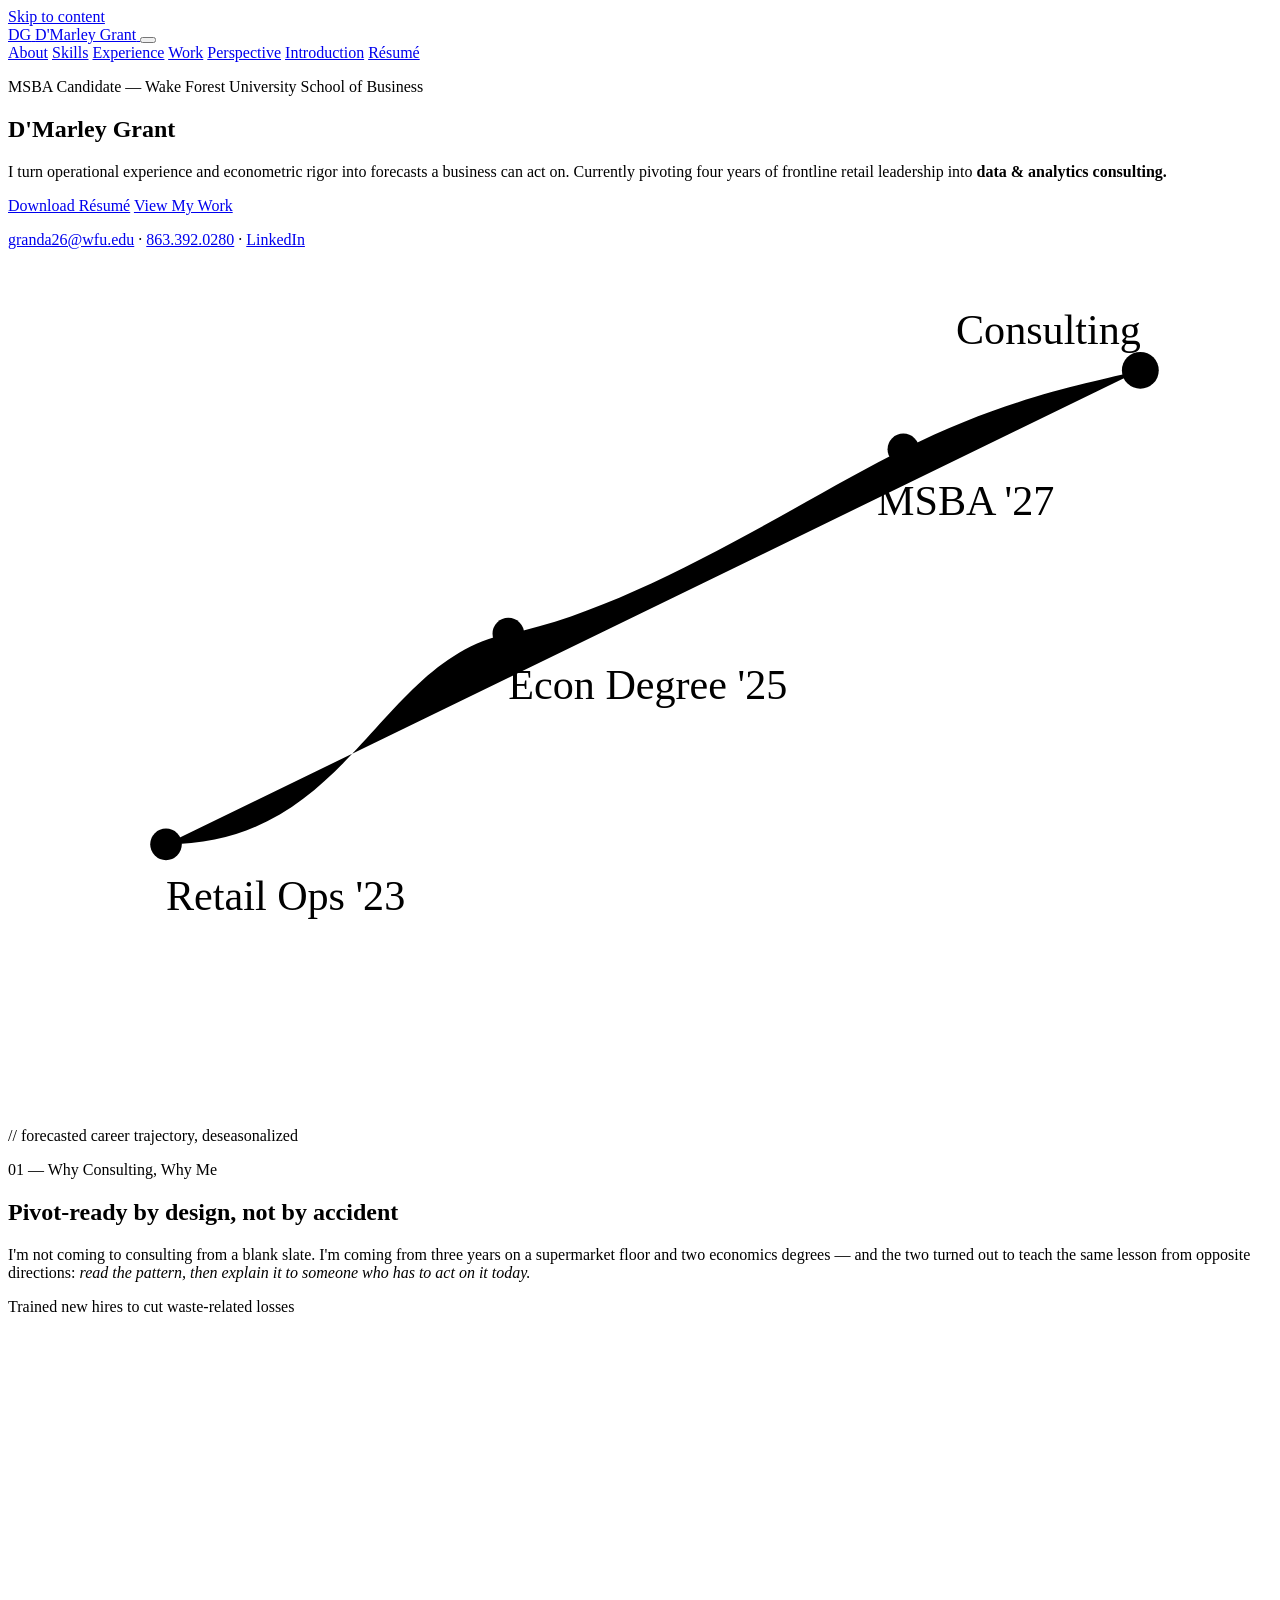
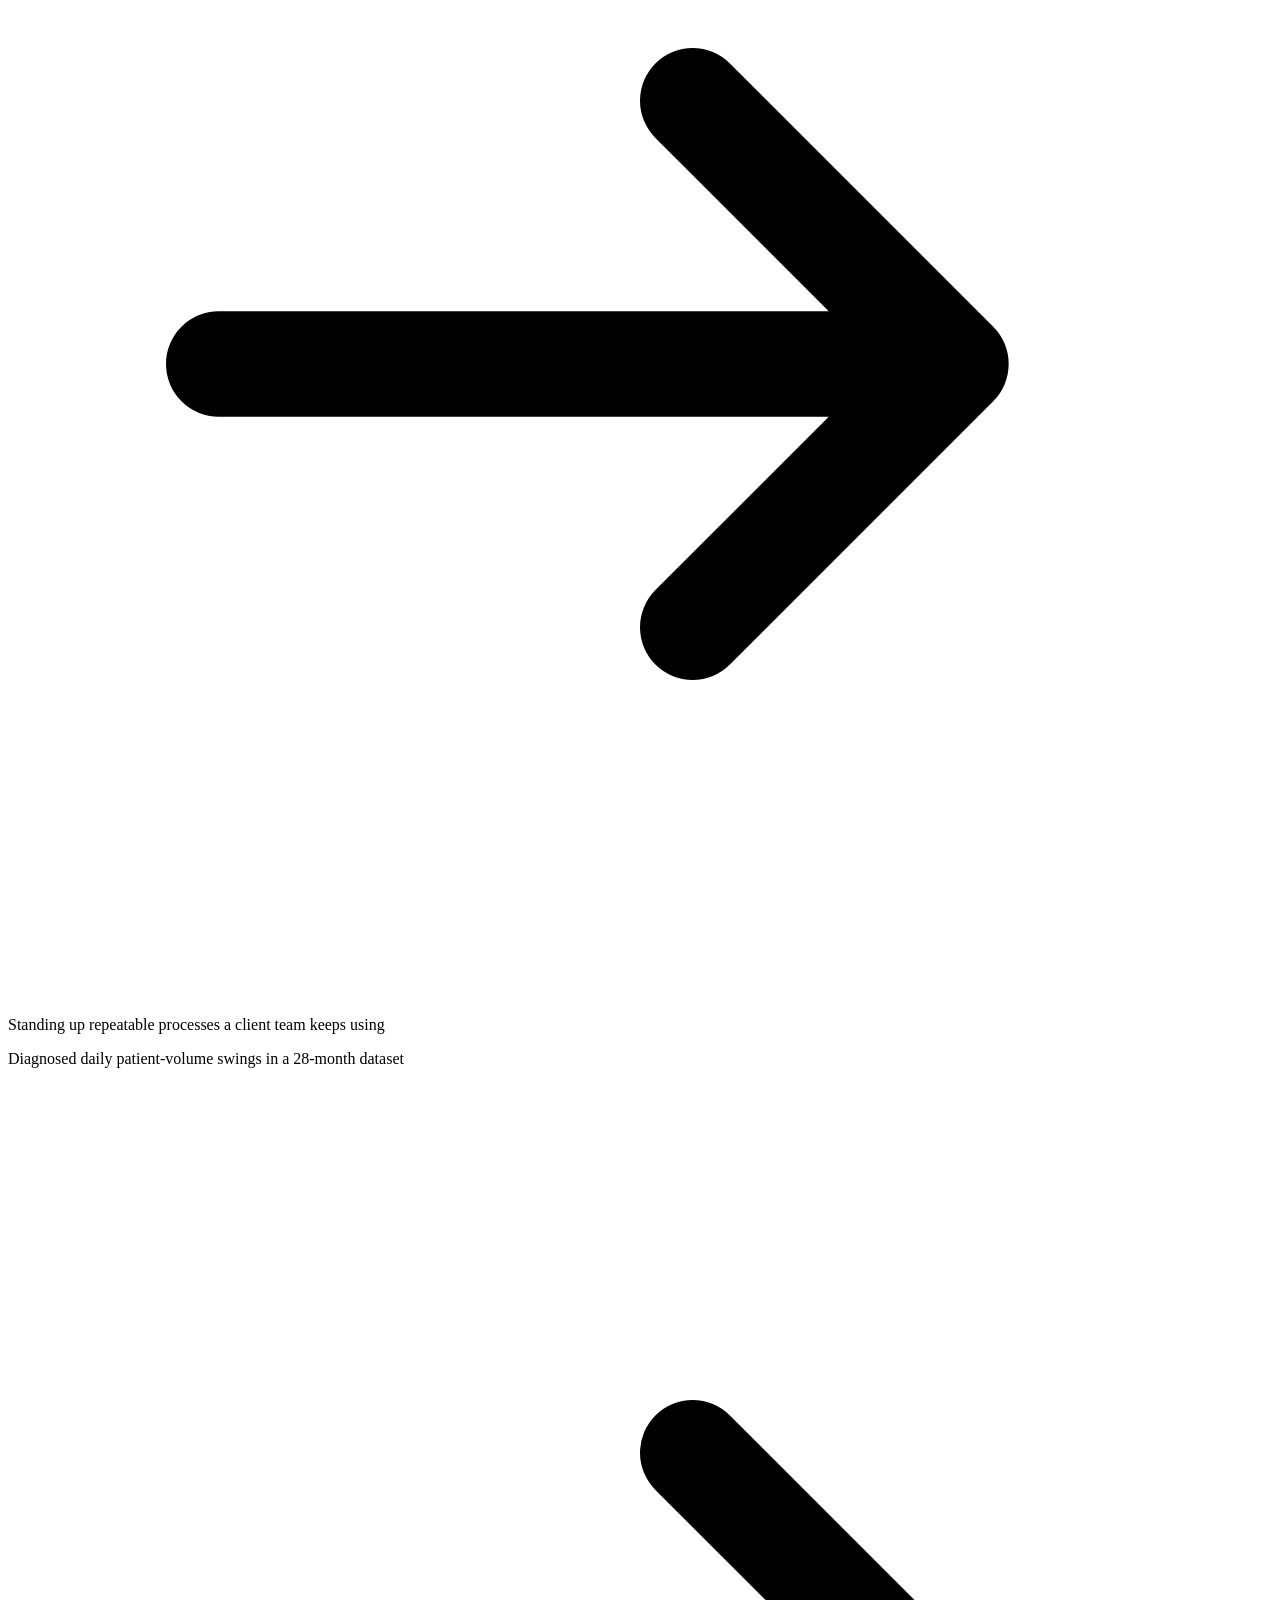
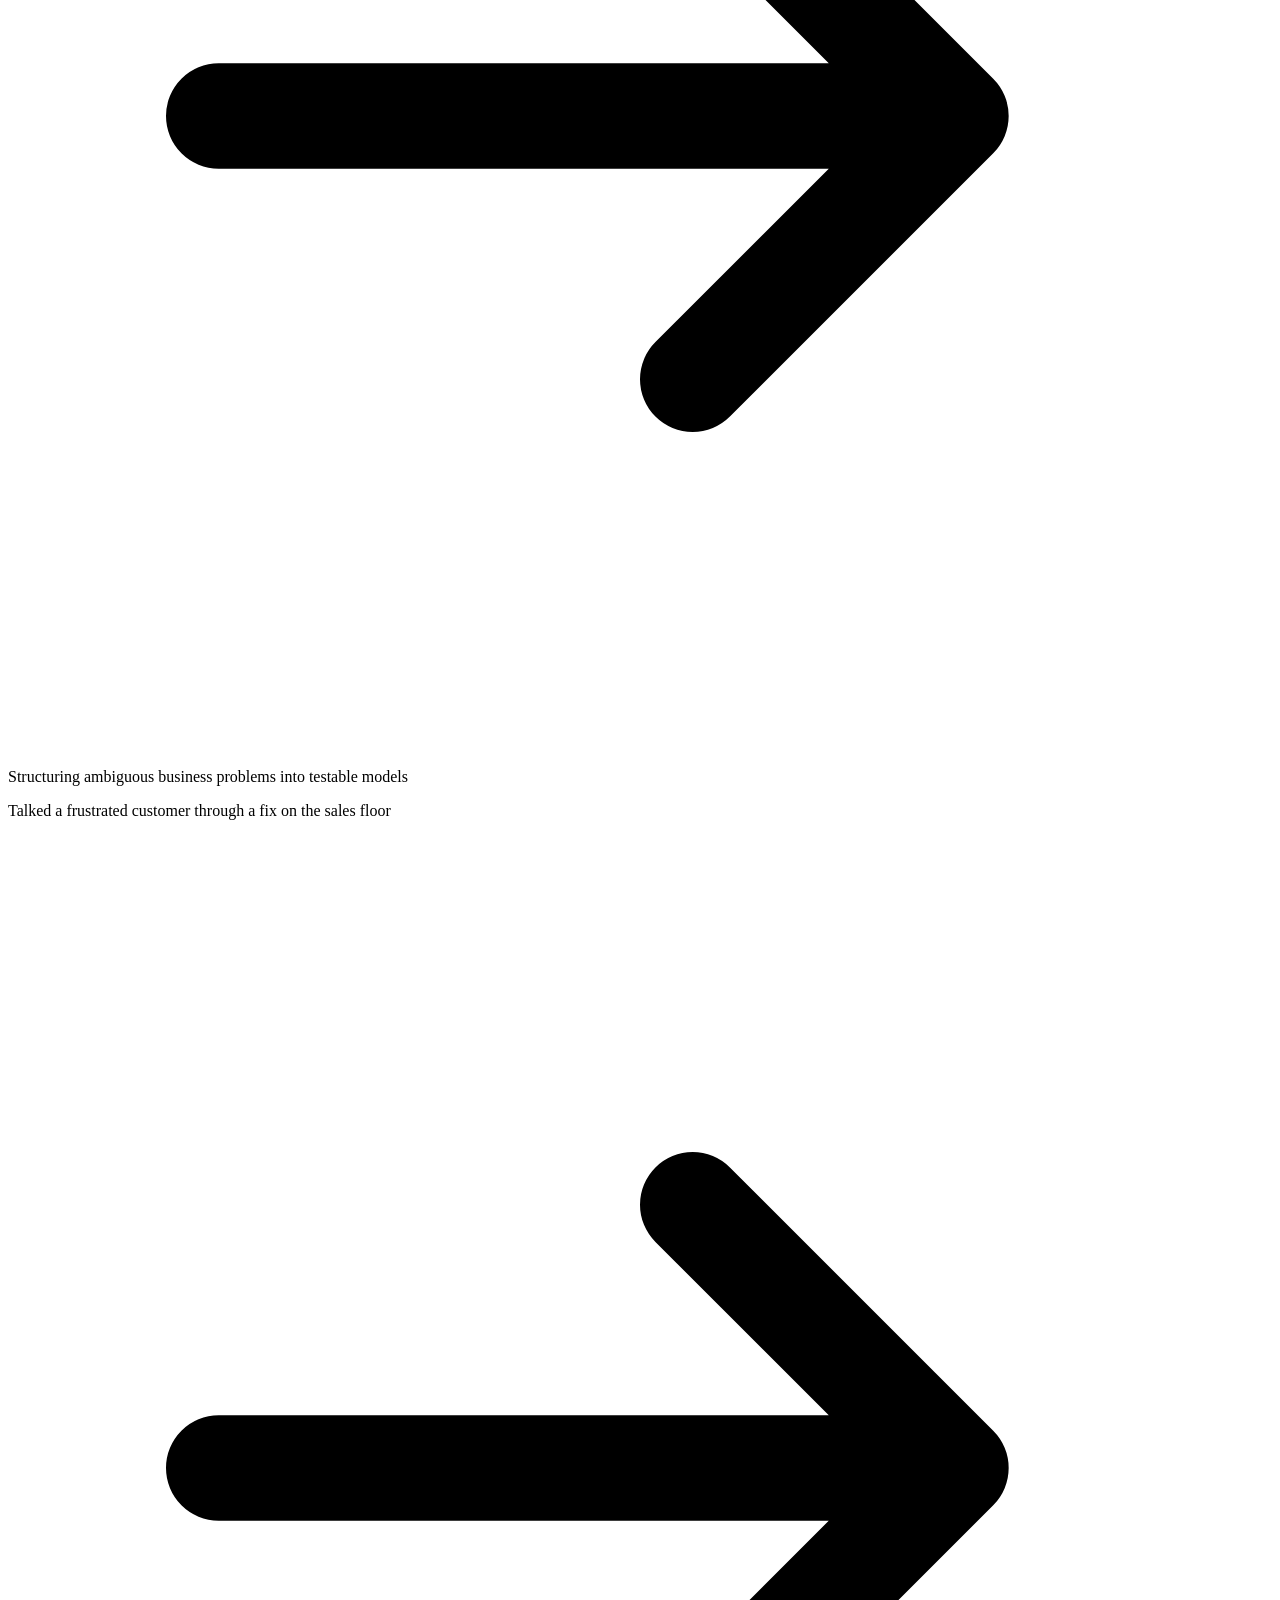
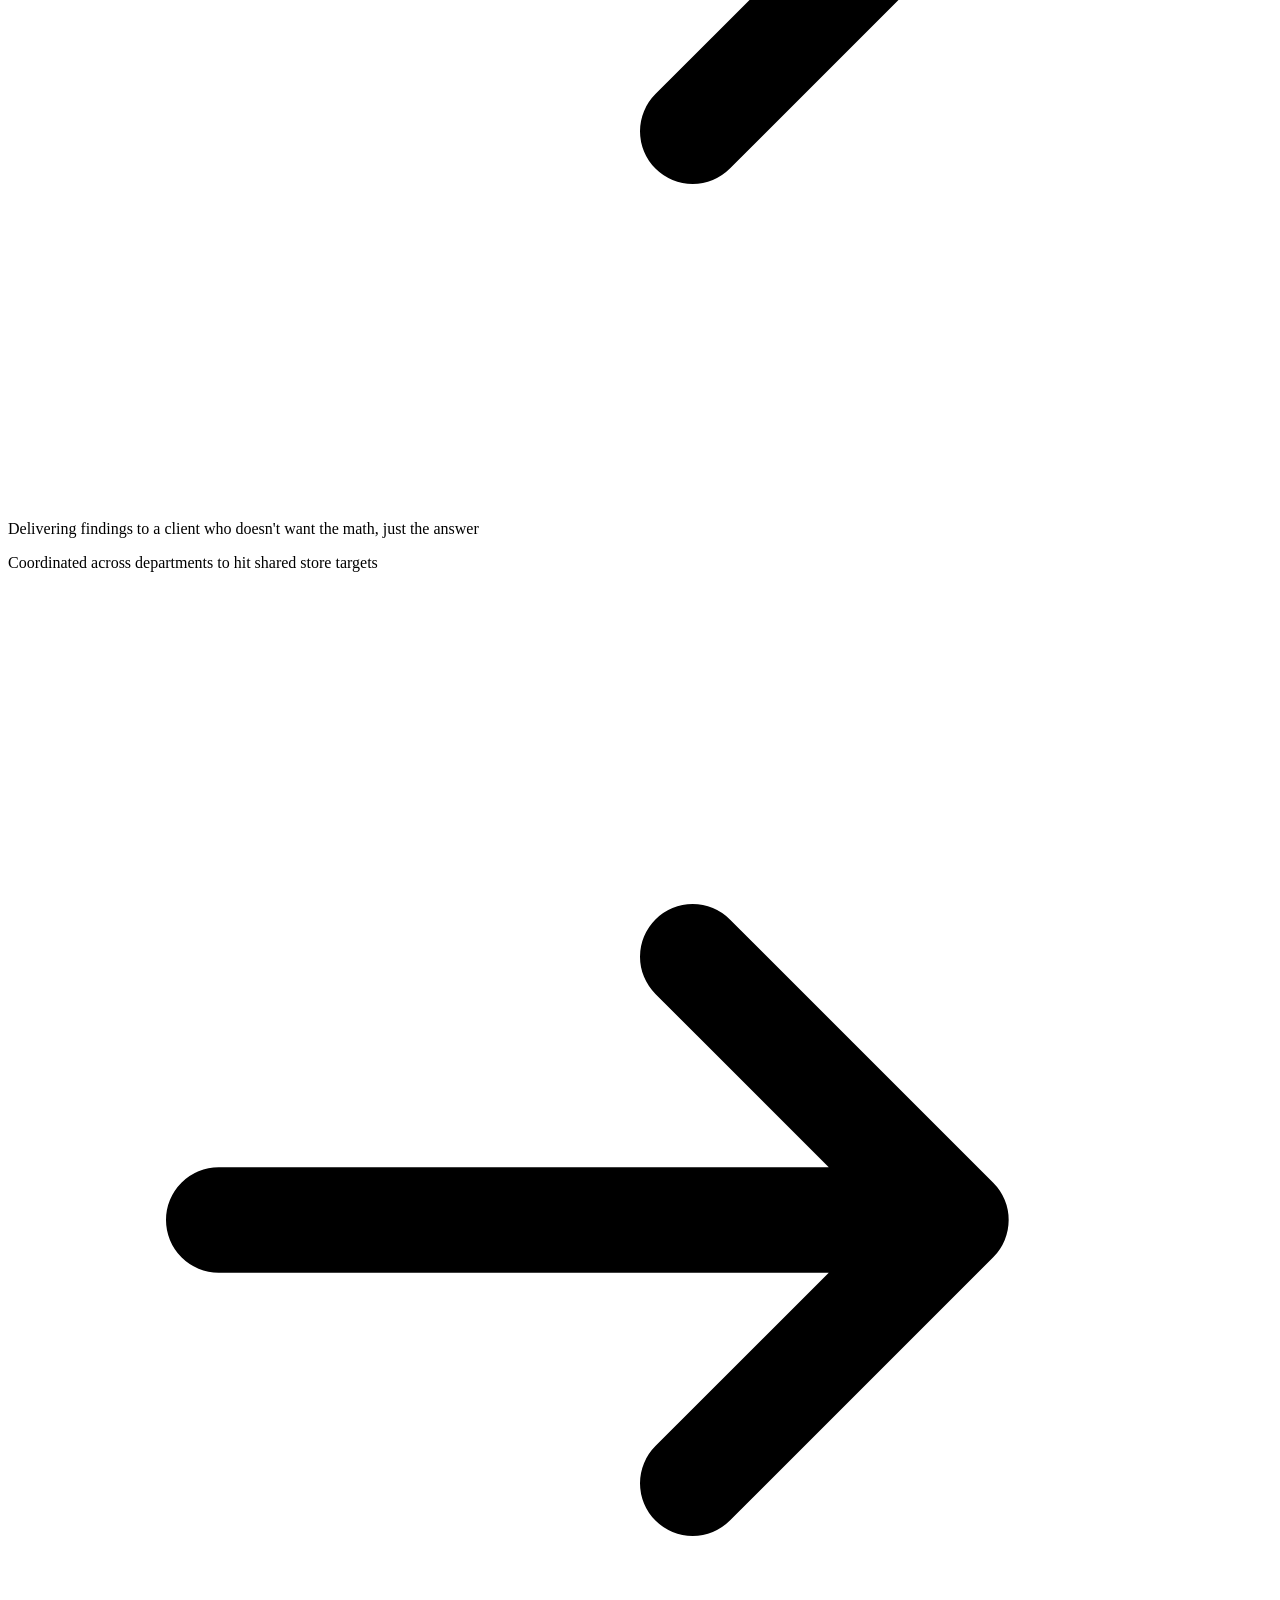
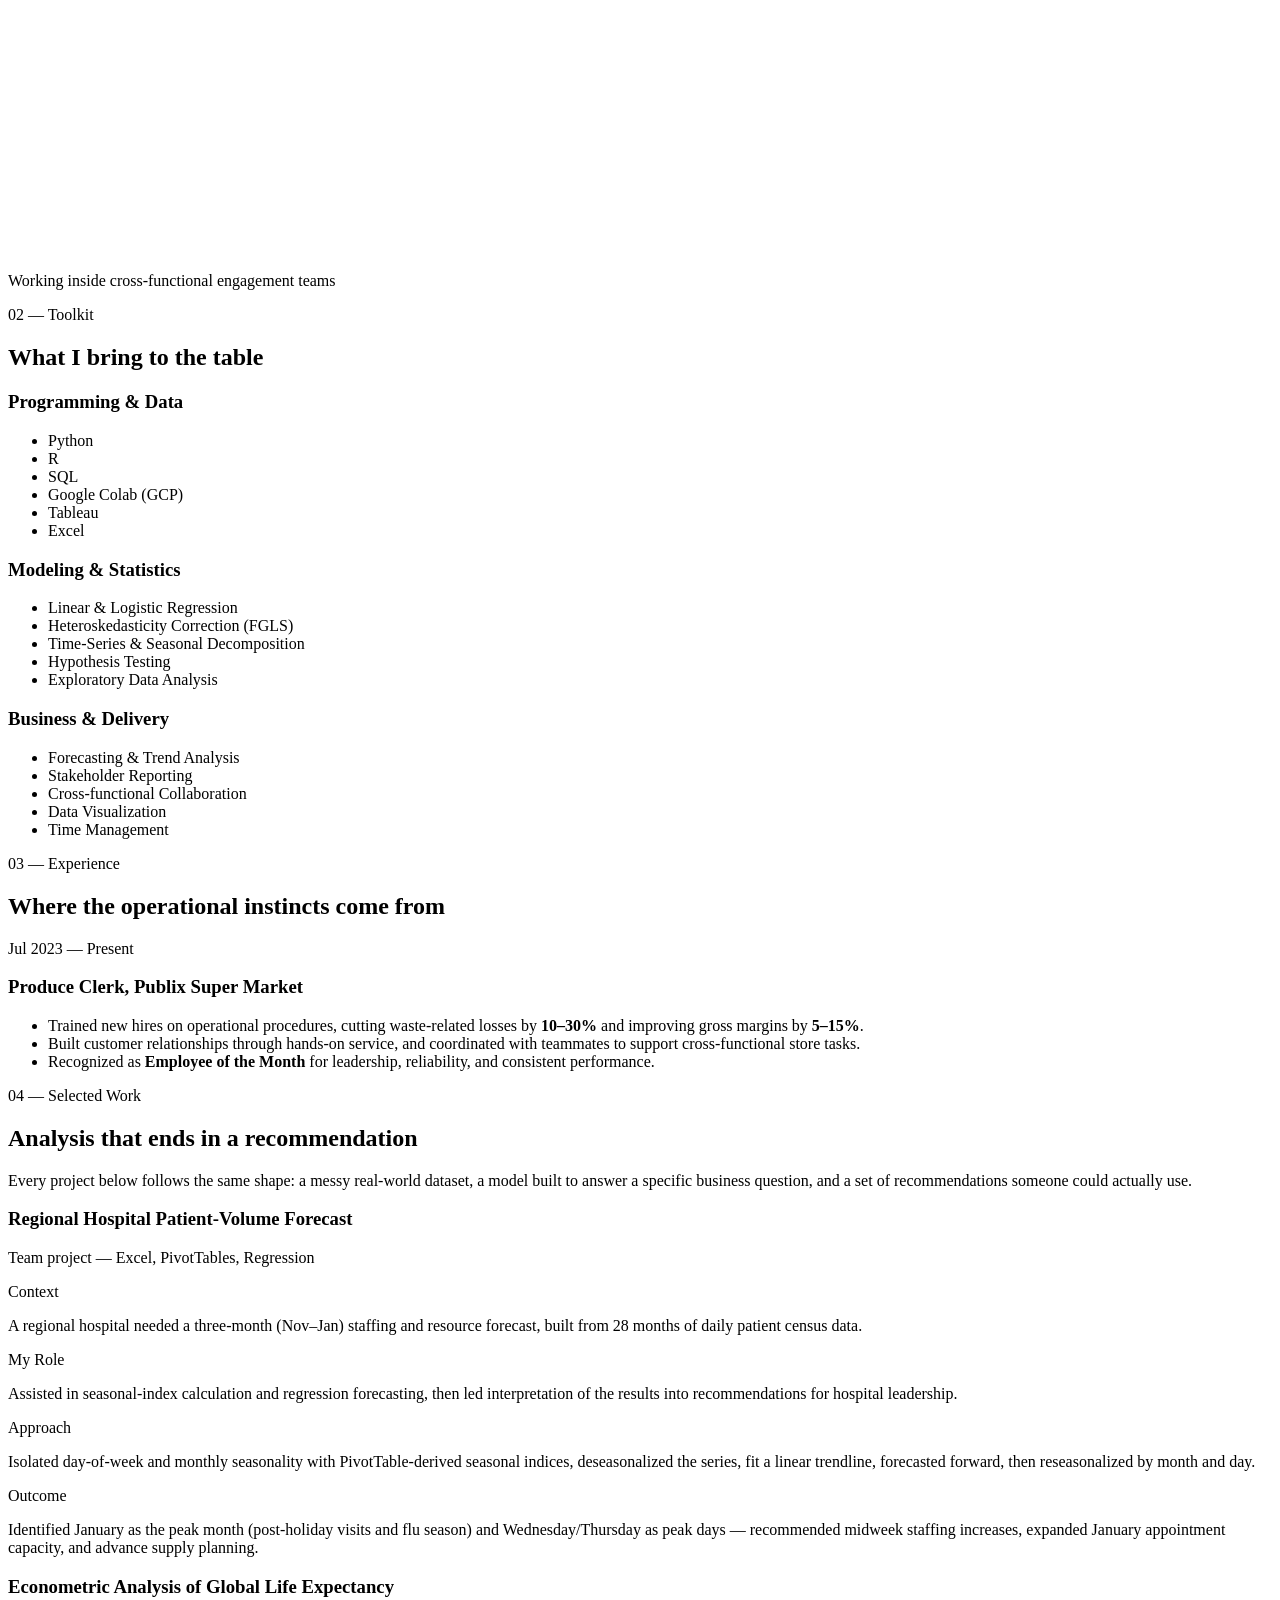
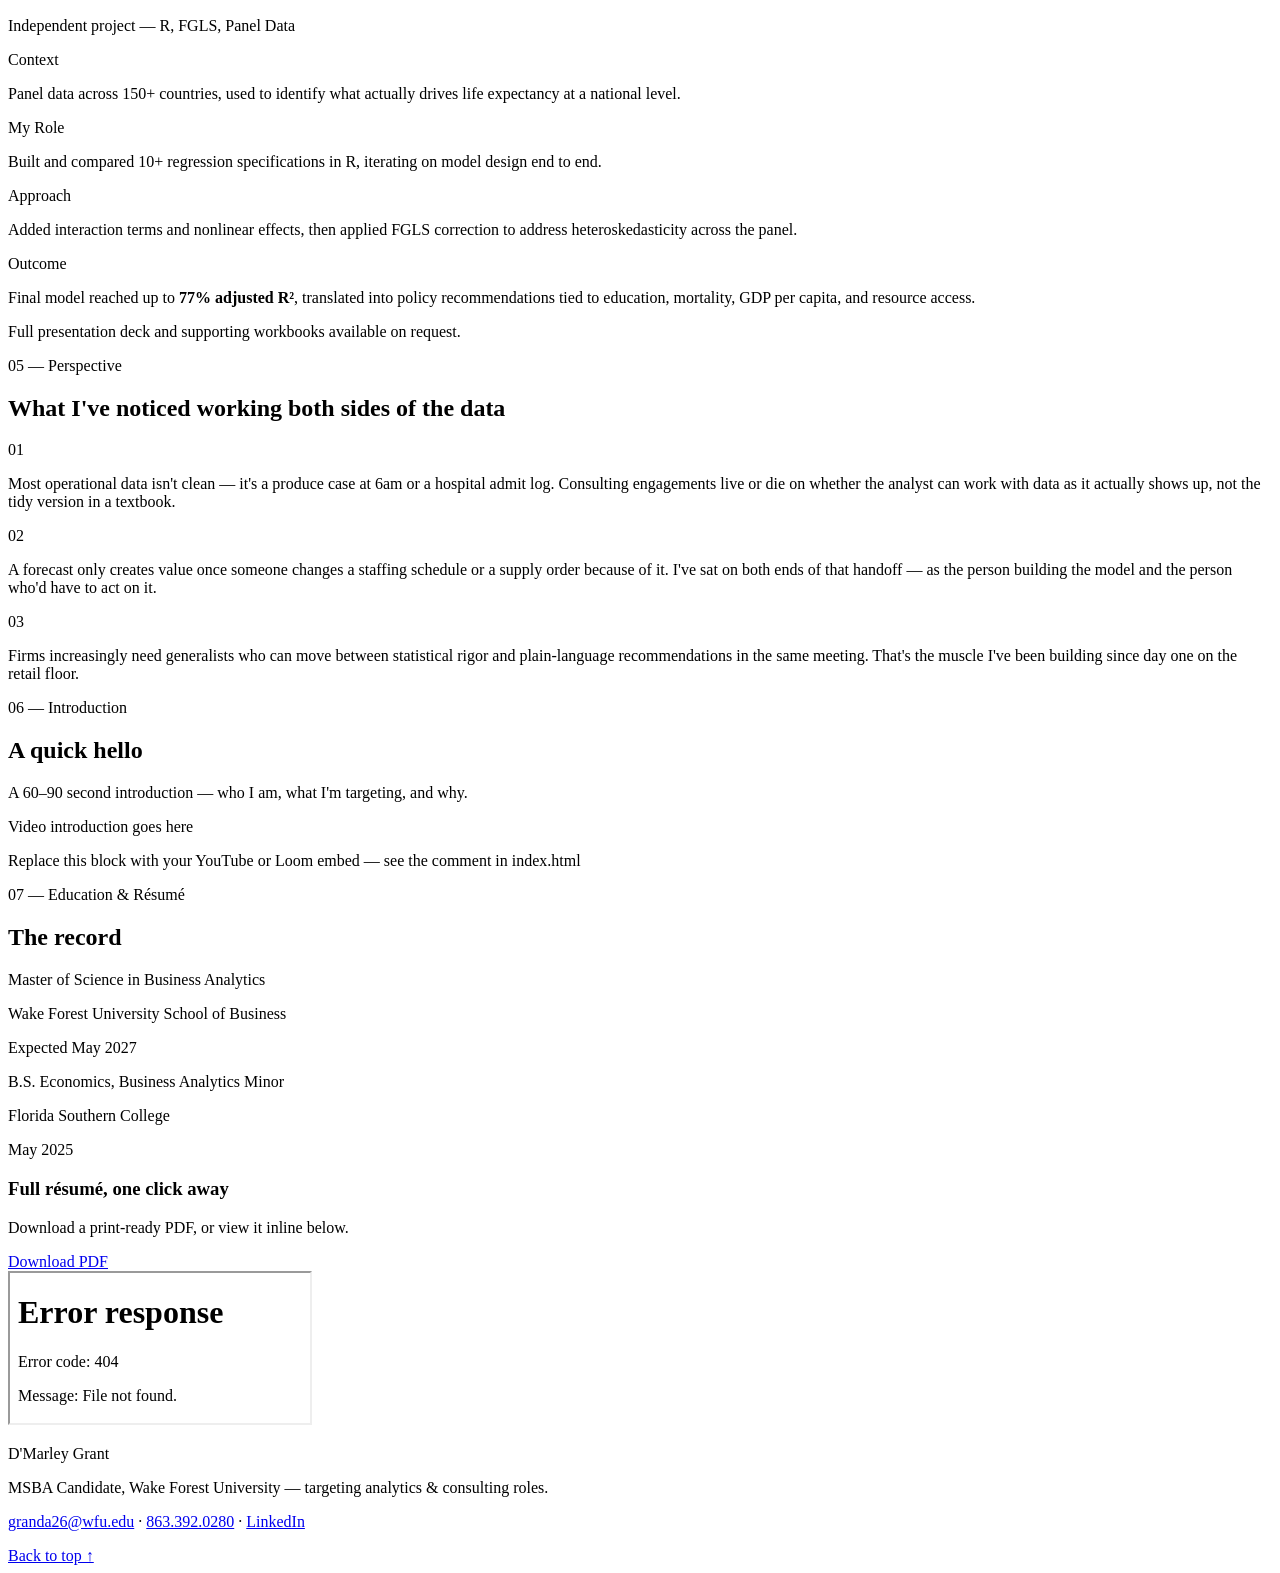
==== index.html @ 01d28746 "Add files via upload" ====
<!DOCTYPE html>
<html lang="en">
<head>
<meta charset="UTF-8">
<meta name="viewport" content="width=device-width, initial-scale=1.0">
<title>D'Marley Grant — Analytics &amp; Consulting Portfolio</title>
<meta name="description" content="D'Marley Grant — MSBA Candidate at Wake Forest University pivoting from retail operations leadership into data &amp; analytics consulting.">
<link rel="preconnect" href="https://fonts.googleapis.com">
<link rel="preconnect" href="https://fonts.gstatic.com" crossorigin>
<link href="https://fonts.googleapis.com/css2?family=Fraunces:opsz,wght@9..144,400;9..144,500;9..144,600;9..144,700&family=Public+Sans:wght@400;500;600;700&family=IBM+Plex+Mono:wght@400;500&display=swap" rel="stylesheet">
<link rel="stylesheet" href="styles.css">
</head>
<body>

<a class="skip-link" href="#main">Skip to content</a>

<header class="site-header" id="top">
  <div class="header-inner">
    <a class="brand" href="#top">
      <span class="brand-mark" aria-hidden="true">DG</span>
      <span class="brand-text">D'Marley Grant</span>
    </a>
    <button class="nav-toggle" id="navToggle" aria-expanded="false" aria-controls="siteNav" aria-label="Open menu">
      <span></span><span></span><span></span>
    </button>
    <nav class="site-nav" id="siteNav" aria-label="Primary">
      <a href="#about">About</a>
      <a href="#skills">Skills</a>
      <a href="#experience">Experience</a>
      <a href="#work">Work</a>
      <a href="#awareness">Perspective</a>
      <a href="#video">Introduction</a>
      <a href="#resume" class="nav-cta">Résumé</a>
    </nav>
  </div>
</header>

<main id="main">

  <!-- ============ HERO ============ -->
  <section class="hero">
    <div class="hero-inner">
      <div class="hero-copy">
        <p class="eyebrow">MSBA Candidate — Wake Forest University School of Business</p>
        <h1>D'Marley Grant</h1>
        <p class="hero-lede">I turn operational experience and econometric rigor into forecasts a business can act on. Currently pivoting four years of frontline retail leadership into <strong>data &amp; analytics consulting.</strong></p>
        <div class="hero-actions">
          <a class="btn btn-primary" href="assets/DMarley_Grant_Resume.pdf" download>Download Résumé</a>
          <a class="btn btn-secondary" href="#work">View My Work</a>
        </div>
        <p class="hero-contact">
          <a href="mailto:granda26@wfu.edu">granda26@wfu.edu</a>
          <span aria-hidden="true">·</span>
          <a href="tel:+18633920280">863.392.0280</a>
          <span aria-hidden="true">·</span>
          <a href="https://www.linkedin.com/in/dmarleygrant" target="_blank" rel="noopener">LinkedIn</a>
        </p>
      </div>

      <div class="hero-chart" aria-hidden="true">
        <svg viewBox="0 0 480 320" class="trend-svg" id="trendSvg">
          <!-- gridlines -->
          <line x1="40" y1="40" x2="40" y2="270" class="axis"></line>
          <line x1="40" y1="270" x2="450" y2="270" class="axis"></line>

          <!-- trend path: retail -> econ degree -> MSBA -> consulting -->
          <path id="trendPath" class="trend-path"
                d="M 60 220 C 130 220, 140 150, 190 140 S 300 90, 340 70 S 410 45, 430 40" />

          <!-- data points -->
          <circle cx="60" cy="220" r="6" class="point point-1"></circle>
          <circle cx="190" cy="140" r="6" class="point point-2"></circle>
          <circle cx="340" cy="70" r="6" class="point point-3"></circle>
          <circle cx="430" cy="40" r="7" class="point point-4"></circle>

          <text x="60" y="245" class="point-label">Retail Ops '23</text>
          <text x="190" y="165" class="point-label">Econ Degree '25</text>
          <text x="330" y="95" class="point-label">MSBA '27</text>
          <text x="360" y="30" class="point-label point-label-strong">Consulting</text>
        </svg>
        <p class="chart-caption">// forecasted career trajectory, deseasonalized</p>
      </div>
    </div>
  </section>

  <!-- ============ ABOUT / TRACK ============ -->
  <section class="section" id="about">
    <div class="section-inner">
      <p class="eyebrow">01 — Why Consulting, Why Me</p>
      <h2>Pivot-ready by design, not by accident</h2>
      <p class="section-lede">I'm not coming to consulting from a blank slate. I'm coming from three years on a supermarket floor and two economics degrees — and the two turned out to teach the same lesson from opposite directions: <em>read the pattern, then explain it to someone who has to act on it today.</em></p>

      <div class="bridge-grid">
        <div class="bridge-card">
          <p class="bridge-from">Trained new hires to cut waste-related losses</p>
          <svg class="bridge-arrow" viewBox="0 0 24 24" aria-hidden="true"><path d="M4 12h14m0 0l-5-5m5 5l-5 5" stroke="currentColor" stroke-width="2" fill="none" stroke-linecap="round" stroke-linejoin="round"/></svg>
          <p class="bridge-to">Standing up repeatable processes a client team keeps using</p>
        </div>
        <div class="bridge-card">
          <p class="bridge-from">Diagnosed daily patient-volume swings in a 28-month dataset</p>
          <svg class="bridge-arrow" viewBox="0 0 24 24" aria-hidden="true"><path d="M4 12h14m0 0l-5-5m5 5l-5 5" stroke="currentColor" stroke-width="2" fill="none" stroke-linecap="round" stroke-linejoin="round"/></svg>
          <p class="bridge-to">Structuring ambiguous business problems into testable models</p>
        </div>
        <div class="bridge-card">
          <p class="bridge-from">Talked a frustrated customer through a fix on the sales floor</p>
          <svg class="bridge-arrow" viewBox="0 0 24 24" aria-hidden="true"><path d="M4 12h14m0 0l-5-5m5 5l-5 5" stroke="currentColor" stroke-width="2" fill="none" stroke-linecap="round" stroke-linejoin="round"/></svg>
          <p class="bridge-to">Delivering findings to a client who doesn't want the math, just the answer</p>
        </div>
        <div class="bridge-card">
          <p class="bridge-from">Coordinated across departments to hit shared store targets</p>
          <svg class="bridge-arrow" viewBox="0 0 24 24" aria-hidden="true"><path d="M4 12h14m0 0l-5-5m5 5l-5 5" stroke="currentColor" stroke-width="2" fill="none" stroke-linecap="round" stroke-linejoin="round"/></svg>
          <p class="bridge-to">Working inside cross-functional engagement teams</p>
        </div>
      </div>
    </div>
  </section>

  <!-- ============ SKILLS ============ -->
  <section class="section section-alt" id="skills">
    <div class="section-inner">
      <p class="eyebrow">02 — Toolkit</p>
      <h2>What I bring to the table</h2>

      <div class="skills-grid">
        <div class="skill-card">
          <h3>Programming &amp; Data</h3>
          <ul class="chip-list">
            <li>Python</li><li>R</li><li>SQL</li><li>Google Colab (GCP)</li><li>Tableau</li><li>Excel</li>
          </ul>
        </div>
        <div class="skill-card">
          <h3>Modeling &amp; Statistics</h3>
          <ul class="chip-list">
            <li>Linear &amp; Logistic Regression</li><li>Heteroskedasticity Correction (FGLS)</li><li>Time-Series &amp; Seasonal Decomposition</li><li>Hypothesis Testing</li><li>Exploratory Data Analysis</li>
          </ul>
        </div>
        <div class="skill-card">
          <h3>Business &amp; Delivery</h3>
          <ul class="chip-list">
            <li>Forecasting &amp; Trend Analysis</li><li>Stakeholder Reporting</li><li>Cross-functional Collaboration</li><li>Data Visualization</li><li>Time Management</li>
          </ul>
        </div>
      </div>
    </div>
  </section>

  <!-- ============ EXPERIENCE ============ -->
  <section class="section" id="experience">
    <div class="section-inner">
      <p class="eyebrow">03 — Experience</p>
      <h2>Where the operational instincts come from</h2>

      <div class="exp-row">
        <div class="exp-when">
          <p class="exp-dates">Jul 2023 — Present</p>
        </div>
        <div class="exp-body">
          <h3>Produce Clerk, Publix Super Market</h3>
          <ul class="exp-list">
            <li>Trained new hires on operational procedures, cutting waste-related losses by <strong>10–30%</strong> and improving gross margins by <strong>5–15%</strong>.</li>
            <li>Built customer relationships through hands-on service, and coordinated with teammates to support cross-functional store tasks.</li>
            <li>Recognized as <strong>Employee of the Month</strong> for leadership, reliability, and consistent performance.</li>
          </ul>
        </div>
      </div>
    </div>
  </section>

  <!-- ============ WORK / PROJECTS ============ -->
  <section class="section section-alt" id="work">
    <div class="section-inner">
      <p class="eyebrow">04 — Selected Work</p>
      <h2>Analysis that ends in a recommendation</h2>
      <p class="section-lede">Every project below follows the same shape: a messy real-world dataset, a model built to answer a specific business question, and a set of recommendations someone could actually use.</p>

      <article class="project-card">
        <div class="project-head">
          <h3>Regional Hospital Patient-Volume Forecast</h3>
          <p class="project-tag">Team project — Excel, PivotTables, Regression</p>
        </div>
        <div class="project-grid">
          <div>
            <p class="project-label">Context</p>
            <p>A regional hospital needed a three-month (Nov–Jan) staffing and resource forecast, built from 28 months of daily patient census data.</p>
          </div>
          <div>
            <p class="project-label">My Role</p>
            <p>Assisted in seasonal-index calculation and regression forecasting, then led interpretation of the results into recommendations for hospital leadership.</p>
          </div>
          <div>
            <p class="project-label">Approach</p>
            <p>Isolated day-of-week and monthly seasonality with PivotTable-derived seasonal indices, deseasonalized the series, fit a linear trendline, forecasted forward, then reseasonalized by month and day.</p>
          </div>
          <div>
            <p class="project-label">Outcome</p>
            <p>Identified January as the peak month (post-holiday visits and flu season) and Wednesday/Thursday as peak days — recommended midweek staffing increases, expanded January appointment capacity, and advance supply planning.</p>
          </div>
        </div>
      </article>

      <article class="project-card">
        <div class="project-head">
          <h3>Econometric Analysis of Global Life Expectancy</h3>
          <p class="project-tag">Independent project — R, FGLS, Panel Data</p>
        </div>
        <div class="project-grid">
          <div>
            <p class="project-label">Context</p>
            <p>Panel data across 150+ countries, used to identify what actually drives life expectancy at a national level.</p>
          </div>
          <div>
            <p class="project-label">My Role</p>
            <p>Built and compared 10+ regression specifications in R, iterating on model design end to end.</p>
          </div>
          <div>
            <p class="project-label">Approach</p>
            <p>Added interaction terms and nonlinear effects, then applied FGLS correction to address heteroskedasticity across the panel.</p>
          </div>
          <div>
            <p class="project-label">Outcome</p>
            <p>Final model reached up to <strong>77% adjusted R²</strong>, translated into policy recommendations tied to education, mortality, GDP per capita, and resource access.</p>
          </div>
        </div>
      </article>

      <p class="work-footnote">Full presentation deck and supporting workbooks available on request.</p>
    </div>
  </section>

  <!-- ============ COMMERCIAL AWARENESS ============ -->
  <section class="section" id="awareness">
    <div class="section-inner">
      <p class="eyebrow">05 — Perspective</p>
      <h2>What I've noticed working both sides of the data</h2>
      <div class="awareness-grid">
        <div class="awareness-card">
          <p class="awareness-num">01</p>
          <p>Most operational data isn't clean — it's a produce case at 6am or a hospital admit log. Consulting engagements live or die on whether the analyst can work with data as it actually shows up, not the tidy version in a textbook.</p>
        </div>
        <div class="awareness-card">
          <p class="awareness-num">02</p>
          <p>A forecast only creates value once someone changes a staffing schedule or a supply order because of it. I've sat on both ends of that handoff — as the person building the model and the person who'd have to act on it.</p>
        </div>
        <div class="awareness-card">
          <p class="awareness-num">03</p>
          <p>Firms increasingly need generalists who can move between statistical rigor and plain-language recommendations in the same meeting. That's the muscle I've been building since day one on the retail floor.</p>
        </div>
      </div>
    </div>
  </section>

  <!-- ============ VIDEO ============ -->
  <section class="section section-alt" id="video">
    <div class="section-inner">
      <p class="eyebrow">06 — Introduction</p>
      <h2>A quick hello</h2>
      <p class="section-lede">A 60–90 second introduction — who I am, what I'm targeting, and why.</p>

      <div class="video-frame">
        <!--
          TO ADD YOUR VIDEO:
          Replace the placeholder block below with an embed code, e.g. for YouTube (unlisted is fine, must not require login):
          <iframe width="100%" height="100%" src="https://www.youtube.com/embed/YOUR_VIDEO_ID"
                  title="D'Marley Grant introduction" frameborder="0"
                  allow="accelerometer; autoplay; clipboard-write; encrypted-media; gyroscope; picture-in-picture"
                  allowfullscreen></iframe>
          Loom links work the same way — use Loom's "Embed" > iframe code.
        -->
        <div class="video-placeholder">
          <p>Video introduction goes here</p>
          <p class="video-hint">Replace this block with your YouTube or Loom embed — see the comment in index.html</p>
        </div>
      </div>
    </div>
  </section>

  <!-- ============ EDUCATION + RESUME ============ -->
  <section class="section" id="resume">
    <div class="section-inner">
      <p class="eyebrow">07 — Education &amp; Résumé</p>
      <h2>The record</h2>

      <div class="edu-grid">
        <div class="edu-card">
          <p class="edu-degree">Master of Science in Business Analytics</p>
          <p class="edu-school">Wake Forest University School of Business</p>
          <p class="edu-date">Expected May 2027</p>
        </div>
        <div class="edu-card">
          <p class="edu-degree">B.S. Economics, Business Analytics Minor</p>
          <p class="edu-school">Florida Southern College</p>
          <p class="edu-date">May 2025</p>
        </div>
      </div>

      <div class="resume-download">
        <div>
          <h3>Full résumé, one click away</h3>
          <p>Download a print-ready PDF, or view it inline below.</p>
        </div>
        <a class="btn btn-primary" href="assets/DMarley_Grant_Resume.pdf" download>Download PDF</a>
      </div>

      <div class="resume-embed">
        <iframe src="assets/DMarley_Grant_Resume.pdf" title="D'Marley Grant Résumé PDF preview"></iframe>
      </div>
    </div>
  </section>

</main>

<footer class="site-footer">
  <div class="footer-inner">
    <p class="footer-name">D'Marley Grant</p>
    <p class="footer-note">MSBA Candidate, Wake Forest University — targeting analytics &amp; consulting roles.</p>
    <p class="footer-links">
      <a href="mailto:granda26@wfu.edu">granda26@wfu.edu</a>
      <span aria-hidden="true">·</span>
      <a href="tel:+18633920280">863.392.0280</a>
      <span aria-hidden="true">·</span>
      <a href="https://www.linkedin.com/in/dmarleygrant" target="_blank" rel="noopener">LinkedIn</a>
    </p>
    <a class="back-to-top" href="#top">Back to top ↑</a>
  </div>
</footer>

<script src="script.js"></script>
</body>
</html>
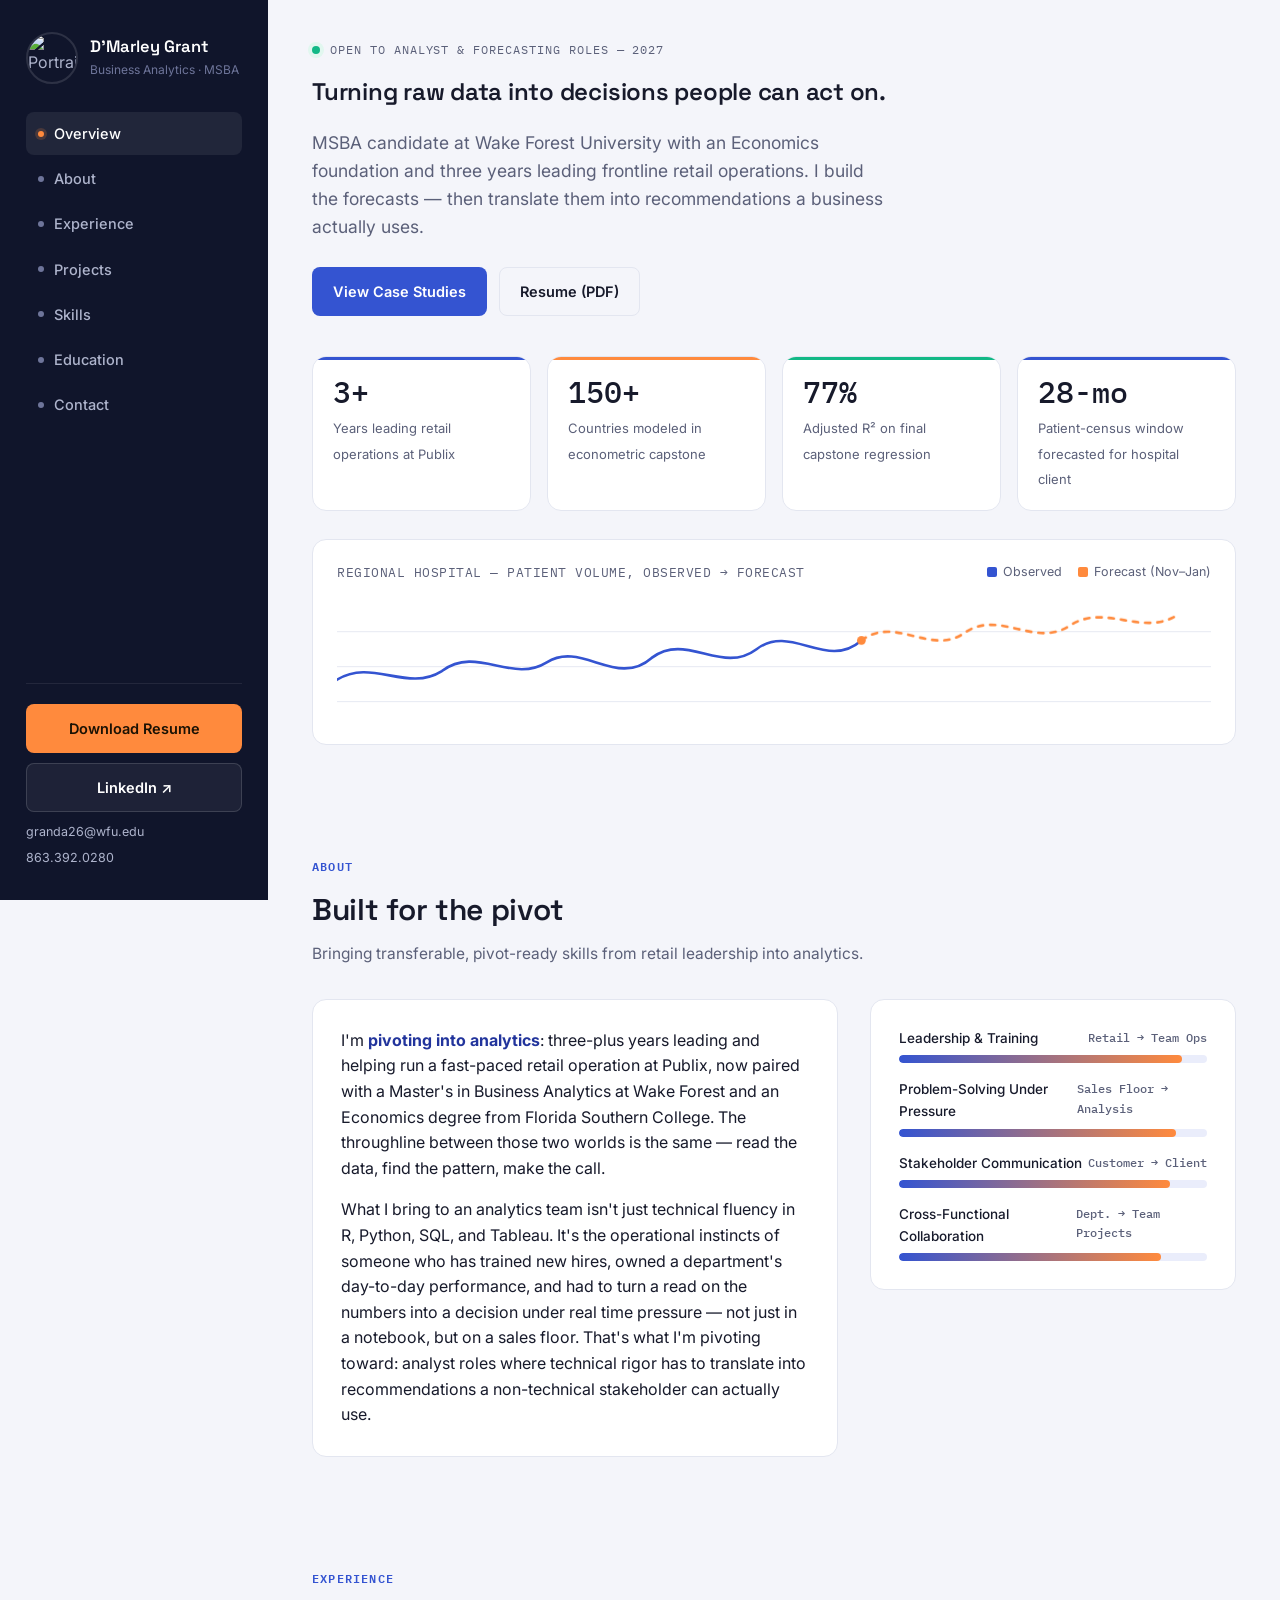
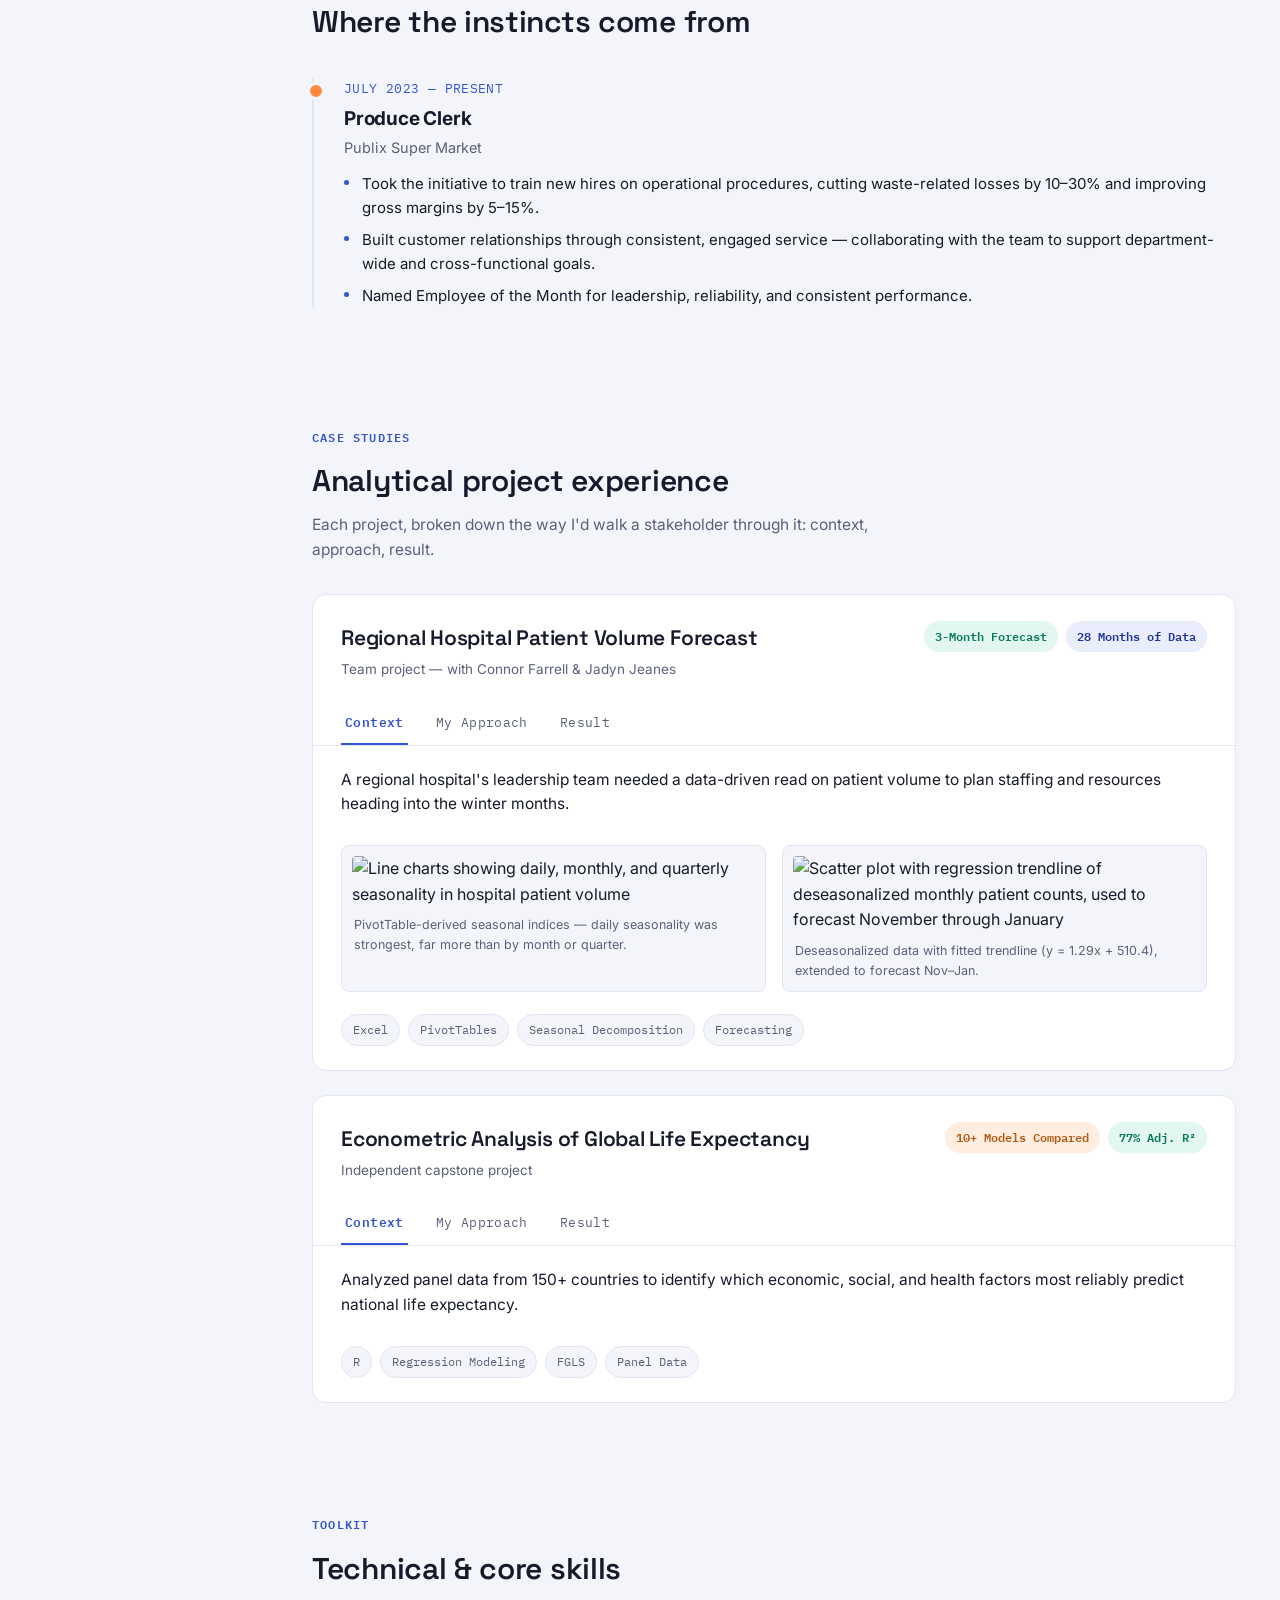
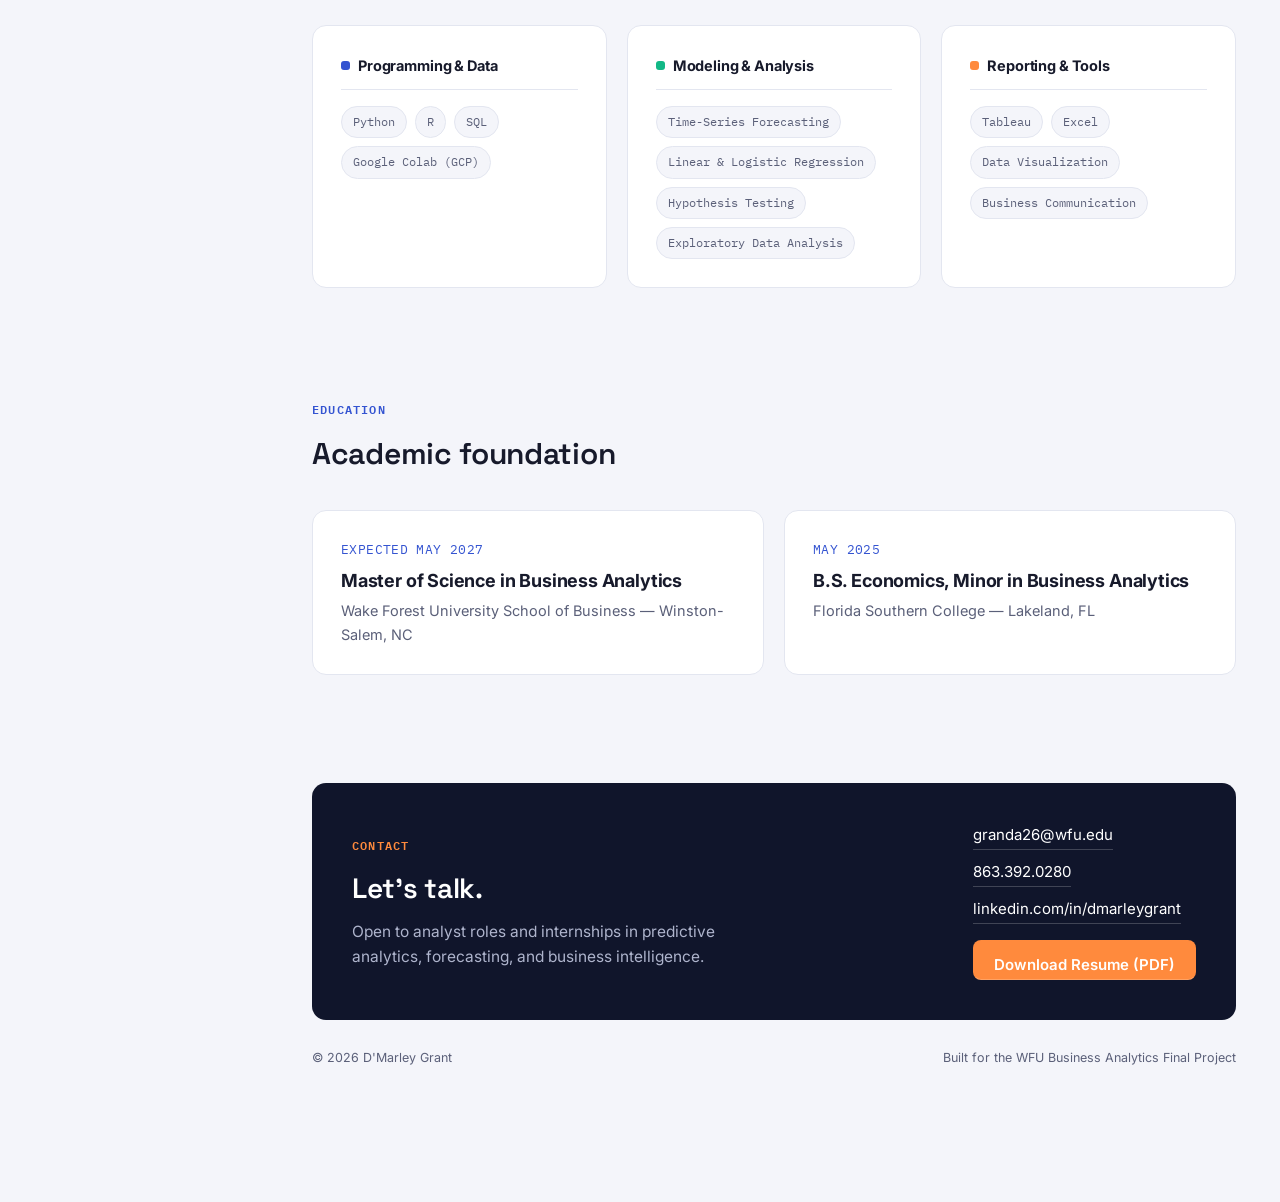
==== commit efffde8a: "Add files via upload" ====
--- a/index.html
+++ b/index.html
@@ -1,328 +1,357 @@
 <!DOCTYPE html>
-<html lang="en">
+<html lang="en" class="no-js">
 <head>
 <meta charset="UTF-8">
 <meta name="viewport" content="width=device-width, initial-scale=1.0">
-<title>D'Marley Grant — Analytics &amp; Consulting Portfolio</title>
-<meta name="description" content="D'Marley Grant — MSBA Candidate at Wake Forest University pivoting from retail operations leadership into data &amp; analytics consulting.">
+<title>D'Marley Grant | Business Analytics &amp; Econometrics</title>
+<meta name="description" content="D'Marley Grant — MSBA Candidate at Wake Forest University. Predictive modeling, econometrics, and forecasting, built on a foundation of frontline leadership.">
+
 <link rel="preconnect" href="https://fonts.googleapis.com">
 <link rel="preconnect" href="https://fonts.gstatic.com" crossorigin>
-<link href="https://fonts.googleapis.com/css2?family=Fraunces:opsz,wght@9..144,400;9..144,500;9..144,600;9..144,700&family=Public+Sans:wght@400;500;600;700&family=IBM+Plex+Mono:wght@400;500&display=swap" rel="stylesheet">
-<link rel="stylesheet" href="styles.css">
+<link href="https://fonts.googleapis.com/css2?family=Space+Grotesk:wght@500;600;700&family=Inter:wght@400;500;600;700&family=IBM+Plex+Mono:wght@500&display=swap" rel="stylesheet">
+<link rel="stylesheet" href="style.css">
 </head>
 <body>
 
-<a class="skip-link" href="#main">Skip to content</a>
-
-<header class="site-header" id="top">
-  <div class="header-inner">
-    <a class="brand" href="#top">
-      <span class="brand-mark" aria-hidden="true">DG</span>
-      <span class="brand-text">D'Marley Grant</span>
-    </a>
-    <button class="nav-toggle" id="navToggle" aria-expanded="false" aria-controls="siteNav" aria-label="Open menu">
-      <span></span><span></span><span></span>
-    </button>
-    <nav class="site-nav" id="siteNav" aria-label="Primary">
-      <a href="#about">About</a>
-      <a href="#skills">Skills</a>
-      <a href="#experience">Experience</a>
-      <a href="#work">Work</a>
-      <a href="#awareness">Perspective</a>
-      <a href="#video">Introduction</a>
-      <a href="#resume" class="nav-cta">Résumé</a>
+<div class="app">
+
+  <!-- ============ SIDEBAR ============ -->
+  <aside class="sidebar" id="sidebar">
+    <div class="sidebar-brand">
+      <div class="sidebar-portrait">
+        <img src="assets/headshot.png" alt="Portrait of D'Marley Grant">
+      </div>
+      <div>
+        <div class="sidebar-name">D'Marley Grant</div>
+        <div class="sidebar-role">Business Analytics · MSBA</div>
+      </div>
+      <div class="mobile-bar" style="margin-left:auto;">
+        <button class="mobile-toggle" id="mobileToggle" aria-label="Toggle menu" aria-expanded="false" aria-controls="sidebar">
+          <span></span><span></span><span></span>
+        </button>
+      </div>
+    </div>
+
+    <nav class="sidebar-nav" aria-label="Section navigation">
+      <a href="#overview" class="active"><span class="dot"></span>Overview</a>
+      <a href="#about"><span class="dot"></span>About</a>
+      <a href="#experience"><span class="dot"></span>Experience</a>
+      <a href="#projects"><span class="dot"></span>Projects</a>
+      <a href="#skills"><span class="dot"></span>Skills</a>
+      <a href="#education"><span class="dot"></span>Education</a>
+      <a href="#contact"><span class="dot"></span>Contact</a>
     </nav>
-  </div>
-</header>
-
-<main id="main">
-
-  <!-- ============ HERO ============ -->
-  <section class="hero">
-    <div class="hero-inner">
-      <div class="hero-copy">
-        <p class="eyebrow">MSBA Candidate — Wake Forest University School of Business</p>
-        <h1>D'Marley Grant</h1>
-        <p class="hero-lede">I turn operational experience and econometric rigor into forecasts a business can act on. Currently pivoting four years of frontline retail leadership into <strong>data &amp; analytics consulting.</strong></p>
-        <div class="hero-actions">
-          <a class="btn btn-primary" href="assets/DMarley_Grant_Resume.pdf" download>Download Résumé</a>
-          <a class="btn btn-secondary" href="#work">View My Work</a>
-        </div>
-        <p class="hero-contact">
-          <a href="mailto:granda26@wfu.edu">granda26@wfu.edu</a>
-          <span aria-hidden="true">·</span>
-          <a href="tel:+18633920280">863.392.0280</a>
-          <span aria-hidden="true">·</span>
-          <a href="https://www.linkedin.com/in/dmarleygrant" target="_blank" rel="noopener">LinkedIn</a>
-        </p>
-      </div>
-
-      <div class="hero-chart" aria-hidden="true">
-        <svg viewBox="0 0 480 320" class="trend-svg" id="trendSvg">
-          <!-- gridlines -->
-          <line x1="40" y1="40" x2="40" y2="270" class="axis"></line>
-          <line x1="40" y1="270" x2="450" y2="270" class="axis"></line>
-
-          <!-- trend path: retail -> econ degree -> MSBA -> consulting -->
-          <path id="trendPath" class="trend-path"
-                d="M 60 220 C 130 220, 140 150, 190 140 S 300 90, 340 70 S 410 45, 430 40" />
-
-          <!-- data points -->
-          <circle cx="60" cy="220" r="6" class="point point-1"></circle>
-          <circle cx="190" cy="140" r="6" class="point point-2"></circle>
-          <circle cx="340" cy="70" r="6" class="point point-3"></circle>
-          <circle cx="430" cy="40" r="7" class="point point-4"></circle>
-
-          <text x="60" y="245" class="point-label">Retail Ops '23</text>
-          <text x="190" y="165" class="point-label">Econ Degree '25</text>
-          <text x="330" y="95" class="point-label">MSBA '27</text>
-          <text x="360" y="30" class="point-label point-label-strong">Consulting</text>
+
+    <div class="sidebar-footer">
+      <a href="assets/DMarleyGrant_Resume.pdf" class="btn btn-accent btn-block" target="_blank" rel="noopener">Download Resume</a>
+      <a href="https://www.linkedin.com/in/dmarleygrant" class="btn btn-ghost-dark btn-block" target="_blank" rel="noopener">LinkedIn ↗</a>
+      <div class="sidebar-contact">
+        <a href="mailto:granda26@wfu.edu">granda26@wfu.edu</a>
+        <a href="tel:8633920280">863.392.0280</a>
+      </div>
+    </div>
+  </aside>
+
+  <!-- ============ MAIN ============ -->
+  <main class="main">
+
+    <!-- OVERVIEW / HERO -->
+    <section class="panel-section" id="overview">
+      <div class="hero-eyebrow-row">
+        <span class="live-dot" aria-hidden="true"></span>
+        <span class="label">Open to Analyst &amp; Forecasting Roles — 2027</span>
+      </div>
+      <h1>Turning raw data into decisions people can act on.</h1>
+      <p class="hero-sub">
+        MSBA candidate at Wake Forest University with an Economics foundation and three years
+        leading frontline retail operations. I build the forecasts — then translate them into
+        recommendations a business actually uses.
+      </p>
+      <div class="hero-actions">
+        <a href="#projects" class="btn btn-primary">View Case Studies</a>
+        <a href="assets/DMarleyGrant_Resume.pdf" class="btn btn-outline" target="_blank" rel="noopener">Resume (PDF)</a>
+      </div>
+
+      <div class="kpi-grid">
+        <div class="kpi-card" style="--kpi-color:#3454D1;">
+          <span class="kpi-num" data-count="3" data-suffix="+">3+</span>
+          <span class="kpi-label">Years leading retail operations at Publix</span>
+        </div>
+        <div class="kpi-card" style="--kpi-color:#FF8A3D;">
+          <span class="kpi-num" data-count="150" data-suffix="+">150+</span>
+          <span class="kpi-label">Countries modeled in econometric capstone</span>
+        </div>
+        <div class="kpi-card" style="--kpi-color:#12B886;">
+          <span class="kpi-num" data-count="77" data-suffix="%">77%</span>
+          <span class="kpi-label">Adjusted R² on final capstone regression</span>
+        </div>
+        <div class="kpi-card" style="--kpi-color:#3454D1;">
+          <span class="kpi-num" data-count="28" data-suffix="-mo">28-mo</span>
+          <span class="kpi-label">Patient-census window forecasted for hospital client</span>
+        </div>
+      </div>
+
+      <div class="hero-chart-card">
+        <div class="hero-chart-head">
+          <span class="hero-chart-title">Regional Hospital — Patient Volume, Observed → Forecast</span>
+          <div class="chart-legend">
+            <span><i style="background:#3454D1;"></i>Observed</span>
+            <span><i style="background:#FF8A3D;"></i>Forecast (Nov–Jan)</span>
+          </div>
+        </div>
+        <svg class="forecast-svg" viewBox="0 0 1000 160" preserveAspectRatio="none" role="img" aria-label="Illustrative chart of observed patient-volume seasonality followed by a dashed three-month forecast line">
+          <line x1="0" y1="130" x2="1000" y2="130" stroke="#E3E6F0" stroke-width="1"/>
+          <line x1="0" y1="90" x2="1000" y2="90" stroke="#E3E6F0" stroke-width="1"/>
+          <line x1="0" y1="50" x2="1000" y2="50" stroke="#E3E6F0" stroke-width="1"/>
+          <path class="observed" d="M0,105 C40,80 80,120 120,95 C160,65 200,110 240,85 C280,60 320,115 360,80 C400,50 440,100 480,70 C520,40 560,95 600,60"
+                fill="none" stroke="#3454D1" stroke-width="3" stroke-linecap="round"/>
+          <path class="projected" d="M600,60 C640,30 680,80 720,50 C760,25 800,70 840,42 C880,18 920,55 960,32"
+                fill="none" stroke="#FF8A3D" stroke-width="3" stroke-linecap="round"/>
+          <circle cx="600" cy="60" r="5" fill="#FF8A3D"/>
         </svg>
-        <p class="chart-caption">// forecasted career trajectory, deseasonalized</p>
-      </div>
-    </div>
-  </section>
-
-  <!-- ============ ABOUT / TRACK ============ -->
-  <section class="section" id="about">
-    <div class="section-inner">
-      <p class="eyebrow">01 — Why Consulting, Why Me</p>
-      <h2>Pivot-ready by design, not by accident</h2>
-      <p class="section-lede">I'm not coming to consulting from a blank slate. I'm coming from three years on a supermarket floor and two economics degrees — and the two turned out to teach the same lesson from opposite directions: <em>read the pattern, then explain it to someone who has to act on it today.</em></p>
-
-      <div class="bridge-grid">
-        <div class="bridge-card">
-          <p class="bridge-from">Trained new hires to cut waste-related losses</p>
-          <svg class="bridge-arrow" viewBox="0 0 24 24" aria-hidden="true"><path d="M4 12h14m0 0l-5-5m5 5l-5 5" stroke="currentColor" stroke-width="2" fill="none" stroke-linecap="round" stroke-linejoin="round"/></svg>
-          <p class="bridge-to">Standing up repeatable processes a client team keeps using</p>
-        </div>
-        <div class="bridge-card">
-          <p class="bridge-from">Diagnosed daily patient-volume swings in a 28-month dataset</p>
-          <svg class="bridge-arrow" viewBox="0 0 24 24" aria-hidden="true"><path d="M4 12h14m0 0l-5-5m5 5l-5 5" stroke="currentColor" stroke-width="2" fill="none" stroke-linecap="round" stroke-linejoin="round"/></svg>
-          <p class="bridge-to">Structuring ambiguous business problems into testable models</p>
-        </div>
-        <div class="bridge-card">
-          <p class="bridge-from">Talked a frustrated customer through a fix on the sales floor</p>
-          <svg class="bridge-arrow" viewBox="0 0 24 24" aria-hidden="true"><path d="M4 12h14m0 0l-5-5m5 5l-5 5" stroke="currentColor" stroke-width="2" fill="none" stroke-linecap="round" stroke-linejoin="round"/></svg>
-          <p class="bridge-to">Delivering findings to a client who doesn't want the math, just the answer</p>
-        </div>
-        <div class="bridge-card">
-          <p class="bridge-from">Coordinated across departments to hit shared store targets</p>
-          <svg class="bridge-arrow" viewBox="0 0 24 24" aria-hidden="true"><path d="M4 12h14m0 0l-5-5m5 5l-5 5" stroke="currentColor" stroke-width="2" fill="none" stroke-linecap="round" stroke-linejoin="round"/></svg>
-          <p class="bridge-to">Working inside cross-functional engagement teams</p>
-        </div>
-      </div>
-    </div>
-  </section>
-
-  <!-- ============ SKILLS ============ -->
-  <section class="section section-alt" id="skills">
-    <div class="section-inner">
-      <p class="eyebrow">02 — Toolkit</p>
-      <h2>What I bring to the table</h2>
-
-      <div class="skills-grid">
-        <div class="skill-card">
-          <h3>Programming &amp; Data</h3>
-          <ul class="chip-list">
-            <li>Python</li><li>R</li><li>SQL</li><li>Google Colab (GCP)</li><li>Tableau</li><li>Excel</li>
+      </div>
+    </section>
+
+    <!-- ABOUT -->
+    <section class="panel-section" id="about">
+      <div class="section-head">
+        <span class="eyebrow">About</span>
+        <h2 class="section-title">Built for the pivot</h2>
+        <p class="section-sub">Bringing transferable, pivot-ready skills from retail leadership into analytics.</p>
+      </div>
+      <div class="about-layout">
+        <div class="panel-card about-card">
+          <p>
+            I'm <strong>pivoting into analytics</strong>: three-plus years leading and helping run
+            a fast-paced retail operation at Publix, now paired with a Master's in Business Analytics at
+            Wake Forest and an Economics degree from Florida Southern College. The throughline
+            between those two worlds is the same — read the data, find the pattern, make the call.
+          </p>
+          <p>
+            What I bring to an analytics team isn't just technical fluency in R, Python, SQL, and
+            Tableau. It's the operational instincts of someone who has trained new hires, owned a
+            department's day-to-day performance, and had to turn a read on the numbers into a
+            decision under real time pressure — not just in a notebook, but on a sales floor.
+            That's what I'm pivoting toward: analyst roles where technical rigor has to translate
+            into recommendations a non-technical stakeholder can actually use.
+          </p>
+        </div>
+        <div class="panel-card">
+          <div class="meter-group">
+            <div>
+              <div class="meter-row-label"><span>Leadership &amp; Training</span><span class="tag-val">Retail → Team Ops</span></div>
+              <div class="meter-track"><div class="meter-fill" data-width="92" style="width:92%;"></div></div>
+            </div>
+            <div>
+              <div class="meter-row-label"><span>Problem-Solving Under Pressure</span><span class="tag-val">Sales Floor → Analysis</span></div>
+              <div class="meter-track"><div class="meter-fill" data-width="90" style="width:90%;"></div></div>
+            </div>
+            <div>
+              <div class="meter-row-label"><span>Stakeholder Communication</span><span class="tag-val">Customer → Client</span></div>
+              <div class="meter-track"><div class="meter-fill" data-width="88" style="width:88%;"></div></div>
+            </div>
+            <div>
+              <div class="meter-row-label"><span>Cross-Functional Collaboration</span><span class="tag-val">Dept. → Team Projects</span></div>
+              <div class="meter-track"><div class="meter-fill" data-width="85" style="width:85%;"></div></div>
+            </div>
+          </div>
+        </div>
+      </div>
+    </section>
+
+    <!-- EXPERIENCE -->
+    <section class="panel-section" id="experience">
+      <div class="section-head">
+        <span class="eyebrow">Experience</span>
+        <h2 class="section-title">Where the instincts come from</h2>
+      </div>
+      <ul class="timeline">
+        <li class="timeline-item">
+          <div class="timeline-meta">JULY 2023 — PRESENT</div>
+          <h3>Produce Clerk</h3>
+          <div class="timeline-org">Publix Super Market</div>
+          <ul>
+            <li>Took the initiative to train new hires on operational procedures, cutting waste-related losses by 10–30% and improving gross margins by 5–15%.</li>
+            <li>Built customer relationships through consistent, engaged service — collaborating with the team to support department-wide and cross-functional goals.</li>
+            <li>Named Employee of the Month for leadership, reliability, and consistent performance.</li>
           </ul>
-        </div>
-        <div class="skill-card">
-          <h3>Modeling &amp; Statistics</h3>
-          <ul class="chip-list">
-            <li>Linear &amp; Logistic Regression</li><li>Heteroskedasticity Correction (FGLS)</li><li>Time-Series &amp; Seasonal Decomposition</li><li>Hypothesis Testing</li><li>Exploratory Data Analysis</li>
-          </ul>
-        </div>
-        <div class="skill-card">
-          <h3>Business &amp; Delivery</h3>
-          <ul class="chip-list">
-            <li>Forecasting &amp; Trend Analysis</li><li>Stakeholder Reporting</li><li>Cross-functional Collaboration</li><li>Data Visualization</li><li>Time Management</li>
-          </ul>
-        </div>
-      </div>
-    </div>
-  </section>
-
-  <!-- ============ EXPERIENCE ============ -->
-  <section class="section" id="experience">
-    <div class="section-inner">
-      <p class="eyebrow">03 — Experience</p>
-      <h2>Where the operational instincts come from</h2>
-
-      <div class="exp-row">
-        <div class="exp-when">
-          <p class="exp-dates">Jul 2023 — Present</p>
-        </div>
-        <div class="exp-body">
-          <h3>Produce Clerk, Publix Super Market</h3>
-          <ul class="exp-list">
-            <li>Trained new hires on operational procedures, cutting waste-related losses by <strong>10–30%</strong> and improving gross margins by <strong>5–15%</strong>.</li>
-            <li>Built customer relationships through hands-on service, and coordinated with teammates to support cross-functional store tasks.</li>
-            <li>Recognized as <strong>Employee of the Month</strong> for leadership, reliability, and consistent performance.</li>
-          </ul>
-        </div>
-      </div>
-    </div>
-  </section>
-
-  <!-- ============ WORK / PROJECTS ============ -->
-  <section class="section section-alt" id="work">
-    <div class="section-inner">
-      <p class="eyebrow">04 — Selected Work</p>
-      <h2>Analysis that ends in a recommendation</h2>
-      <p class="section-lede">Every project below follows the same shape: a messy real-world dataset, a model built to answer a specific business question, and a set of recommendations someone could actually use.</p>
+        </li>
+      </ul>
+    </section>
+
+    <!-- PROJECTS -->
+    <section class="panel-section" id="projects">
+      <div class="section-head">
+        <span class="eyebrow">Case Studies</span>
+        <h2 class="section-title">Analytical project experience</h2>
+        <p class="section-sub">Each project, broken down the way I'd walk a stakeholder through it: context, approach, result.</p>
+      </div>
 
       <article class="project-card">
         <div class="project-head">
-          <h3>Regional Hospital Patient-Volume Forecast</h3>
-          <p class="project-tag">Team project — Excel, PivotTables, Regression</p>
-        </div>
-        <div class="project-grid">
           <div>
-            <p class="project-label">Context</p>
-            <p>A regional hospital needed a three-month (Nov–Jan) staffing and resource forecast, built from 28 months of daily patient census data.</p>
-          </div>
-          <div>
-            <p class="project-label">My Role</p>
-            <p>Assisted in seasonal-index calculation and regression forecasting, then led interpretation of the results into recommendations for hospital leadership.</p>
-          </div>
-          <div>
-            <p class="project-label">Approach</p>
-            <p>Isolated day-of-week and monthly seasonality with PivotTable-derived seasonal indices, deseasonalized the series, fit a linear trendline, forecasted forward, then reseasonalized by month and day.</p>
-          </div>
-          <div>
-            <p class="project-label">Outcome</p>
-            <p>Identified January as the peak month (post-holiday visits and flu season) and Wednesday/Thursday as peak days — recommended midweek staffing increases, expanded January appointment capacity, and advance supply planning.</p>
-          </div>
+            <h3>Regional Hospital Patient Volume Forecast</h3>
+            <div class="project-collab">Team project — with Connor Farrell &amp; Jadyn Jeanes</div>
+          </div>
+          <div class="project-badges">
+            <span class="badge">3-Month Forecast</span>
+            <span class="badge badge-blue">28 Months of Data</span>
+          </div>
+        </div>
+
+        <div class="stepper-tabs" role="tablist" aria-label="Hospital project breakdown">
+          <button class="stepper-tab is-active" role="tab" aria-selected="true" data-panel="hosp-context">Context</button>
+          <button class="stepper-tab" role="tab" aria-selected="false" data-panel="hosp-approach">My Approach</button>
+          <button class="stepper-tab" role="tab" aria-selected="false" data-panel="hosp-result">Result</button>
+        </div>
+        <div class="stepper-panels">
+          <div class="stepper-panel is-active" id="hosp-context">
+            <p>A regional hospital's leadership team needed a data-driven read on patient volume to plan staffing and resources heading into the winter months.</p>
+          </div>
+          <div class="stepper-panel" id="hosp-approach">
+            <p>Helped isolate day-of-week and monthly seasonality from 28 months of daily patient census data using PivotTable-derived seasonal indices, built the deseasonalized regression trendline, then reseasonalized the results to produce the final forecast.</p>
+          </div>
+          <div class="stepper-panel" id="hosp-result">
+            <p>Delivered a three-month (Nov–Jan) forecast identifying Wednesdays and Thursdays as peak-demand days and a January volume spike tied to post-holiday visits and flu season.</p>
+            <div class="impact-strip"><strong>Business impact:</strong> directly informed staffing, scheduling, and supply-chain recommendations for hospital leadership.</div>
+          </div>
+        </div>
+        <div class="project-media">
+          <figure>
+            <img src="assets/project-hospital-seasonality.jpg" alt="Line charts showing daily, monthly, and quarterly seasonality in hospital patient volume" loading="lazy">
+            <figcaption>PivotTable-derived seasonal indices — daily seasonality was strongest, far more than by month or quarter.</figcaption>
+          </figure>
+          <figure>
+            <img src="assets/project-hospital-regression.jpg" alt="Scatter plot with regression trendline of deseasonalized monthly patient counts, used to forecast November through January" loading="lazy">
+            <figcaption>Deseasonalized data with fitted trendline (y = 1.29x + 510.4), extended to forecast Nov–Jan.</figcaption>
+          </figure>
+        </div>
+        <div class="project-tags">
+          <span class="tag">Excel</span>
+          <span class="tag">PivotTables</span>
+          <span class="tag">Seasonal Decomposition</span>
+          <span class="tag">Forecasting</span>
         </div>
       </article>
 
       <article class="project-card">
         <div class="project-head">
-          <h3>Econometric Analysis of Global Life Expectancy</h3>
-          <p class="project-tag">Independent project — R, FGLS, Panel Data</p>
-        </div>
-        <div class="project-grid">
           <div>
-            <p class="project-label">Context</p>
-            <p>Panel data across 150+ countries, used to identify what actually drives life expectancy at a national level.</p>
-          </div>
-          <div>
-            <p class="project-label">My Role</p>
-            <p>Built and compared 10+ regression specifications in R, iterating on model design end to end.</p>
-          </div>
-          <div>
-            <p class="project-label">Approach</p>
-            <p>Added interaction terms and nonlinear effects, then applied FGLS correction to address heteroskedasticity across the panel.</p>
-          </div>
-          <div>
-            <p class="project-label">Outcome</p>
-            <p>Final model reached up to <strong>77% adjusted R²</strong>, translated into policy recommendations tied to education, mortality, GDP per capita, and resource access.</p>
-          </div>
+            <h3>Econometric Analysis of Global Life Expectancy</h3>
+            <div class="project-collab">Independent capstone project</div>
+          </div>
+          <div class="project-badges">
+            <span class="badge badge-accent">10+ Models Compared</span>
+            <span class="badge">77% Adj. R²</span>
+          </div>
+        </div>
+
+        <div class="stepper-tabs" role="tablist" aria-label="Life expectancy project breakdown">
+          <button class="stepper-tab is-active" role="tab" aria-selected="true" data-panel="econ-context">Context</button>
+          <button class="stepper-tab" role="tab" aria-selected="false" data-panel="econ-approach">My Approach</button>
+          <button class="stepper-tab" role="tab" aria-selected="false" data-panel="econ-result">Result</button>
+        </div>
+        <div class="stepper-panels">
+          <div class="stepper-panel is-active" id="econ-context">
+            <p>Analyzed panel data from 150+ countries to identify which economic, social, and health factors most reliably predict national life expectancy.</p>
+          </div>
+          <div class="stepper-panel" id="econ-approach">
+            <p>Built and compared 10+ regression specifications in R — testing interaction terms and nonlinear effects, then applying Feasible Generalized Least Squares (FGLS) correction to address heteroskedasticity across the dataset.</p>
+          </div>
+          <div class="stepper-panel" id="econ-result">
+            <p>The final model reached 77% adjusted R², isolating education, mortality, GDP per capita, and resource access as the strongest levers.</p>
+            <div class="impact-strip"><strong>Business impact:</strong> translated into clear, decision-ready policy recommendations rather than raw regression tables.</div>
+          </div>
+        </div>
+        <div class="project-tags">
+          <span class="tag">R</span>
+          <span class="tag">Regression Modeling</span>
+          <span class="tag">FGLS</span>
+          <span class="tag">Panel Data</span>
         </div>
       </article>
-
-      <p class="work-footnote">Full presentation deck and supporting workbooks available on request.</p>
-    </div>
-  </section>
-
-  <!-- ============ COMMERCIAL AWARENESS ============ -->
-  <section class="section" id="awareness">
-    <div class="section-inner">
-      <p class="eyebrow">05 — Perspective</p>
-      <h2>What I've noticed working both sides of the data</h2>
-      <div class="awareness-grid">
-        <div class="awareness-card">
-          <p class="awareness-num">01</p>
-          <p>Most operational data isn't clean — it's a produce case at 6am or a hospital admit log. Consulting engagements live or die on whether the analyst can work with data as it actually shows up, not the tidy version in a textbook.</p>
-        </div>
-        <div class="awareness-card">
-          <p class="awareness-num">02</p>
-          <p>A forecast only creates value once someone changes a staffing schedule or a supply order because of it. I've sat on both ends of that handoff — as the person building the model and the person who'd have to act on it.</p>
-        </div>
-        <div class="awareness-card">
-          <p class="awareness-num">03</p>
-          <p>Firms increasingly need generalists who can move between statistical rigor and plain-language recommendations in the same meeting. That's the muscle I've been building since day one on the retail floor.</p>
-        </div>
-      </div>
-    </div>
-  </section>
-
-  <!-- ============ VIDEO ============ -->
-  <section class="section section-alt" id="video">
-    <div class="section-inner">
-      <p class="eyebrow">06 — Introduction</p>
-      <h2>A quick hello</h2>
-      <p class="section-lede">A 60–90 second introduction — who I am, what I'm targeting, and why.</p>
-
-      <div class="video-frame">
-        <!--
-          TO ADD YOUR VIDEO:
-          Replace the placeholder block below with an embed code, e.g. for YouTube (unlisted is fine, must not require login):
-          <iframe width="100%" height="100%" src="https://www.youtube.com/embed/YOUR_VIDEO_ID"
-                  title="D'Marley Grant introduction" frameborder="0"
-                  allow="accelerometer; autoplay; clipboard-write; encrypted-media; gyroscope; picture-in-picture"
-                  allowfullscreen></iframe>
-          Loom links work the same way — use Loom's "Embed" > iframe code.
-        -->
-        <div class="video-placeholder">
-          <p>Video introduction goes here</p>
-          <p class="video-hint">Replace this block with your YouTube or Loom embed — see the comment in index.html</p>
-        </div>
-      </div>
-    </div>
-  </section>
-
-  <!-- ============ EDUCATION + RESUME ============ -->
-  <section class="section" id="resume">
-    <div class="section-inner">
-      <p class="eyebrow">07 — Education &amp; Résumé</p>
-      <h2>The record</h2>
-
+    </section>
+
+    <!-- SKILLS -->
+    <section class="panel-section" id="skills">
+      <div class="section-head">
+        <span class="eyebrow">Toolkit</span>
+        <h2 class="section-title">Technical &amp; core skills</h2>
+      </div>
+      <div class="skills-grid">
+        <div class="panel-card skill-card">
+          <h3><span class="swatch" style="background:#3454D1;"></span>Programming &amp; Data</h3>
+          <div class="skill-tags">
+            <span class="tag">Python</span>
+            <span class="tag">R</span>
+            <span class="tag">SQL</span>
+            <span class="tag">Google Colab (GCP)</span>
+          </div>
+        </div>
+        <div class="panel-card skill-card">
+          <h3><span class="swatch" style="background:#12B886;"></span>Modeling &amp; Analysis</h3>
+          <div class="skill-tags">
+            <span class="tag">Time-Series Forecasting</span>
+            <span class="tag">Linear &amp; Logistic Regression</span>
+            <span class="tag">Hypothesis Testing</span>
+            <span class="tag">Exploratory Data Analysis</span>
+          </div>
+        </div>
+        <div class="panel-card skill-card">
+          <h3><span class="swatch" style="background:#FF8A3D;"></span>Reporting &amp; Tools</h3>
+          <div class="skill-tags">
+            <span class="tag">Tableau</span>
+            <span class="tag">Excel</span>
+            <span class="tag">Data Visualization</span>
+            <span class="tag">Business Communication</span>
+          </div>
+        </div>
+      </div>
+    </section>
+
+    <!-- EDUCATION -->
+    <section class="panel-section" id="education">
+      <div class="section-head">
+        <span class="eyebrow">Education</span>
+        <h2 class="section-title">Academic foundation</h2>
+      </div>
       <div class="edu-grid">
-        <div class="edu-card">
-          <p class="edu-degree">Master of Science in Business Analytics</p>
-          <p class="edu-school">Wake Forest University School of Business</p>
-          <p class="edu-date">Expected May 2027</p>
-        </div>
-        <div class="edu-card">
-          <p class="edu-degree">B.S. Economics, Business Analytics Minor</p>
-          <p class="edu-school">Florida Southern College</p>
-          <p class="edu-date">May 2025</p>
-        </div>
-      </div>
-
-      <div class="resume-download">
+        <div class="panel-card edu-card">
+          <div class="timeline-meta">EXPECTED MAY 2027</div>
+          <h3>Master of Science in Business Analytics</h3>
+          <p>Wake Forest University School of Business — Winston-Salem, NC</p>
+        </div>
+        <div class="panel-card edu-card">
+          <div class="timeline-meta">MAY 2025</div>
+          <h3>B.S. Economics, Minor in Business Analytics</h3>
+          <p>Florida Southern College — Lakeland, FL</p>
+        </div>
+      </div>
+    </section>
+
+    <!-- CONTACT -->
+    <section class="panel-section" id="contact">
+      <div class="contact-card">
         <div>
-          <h3>Full résumé, one click away</h3>
-          <p>Download a print-ready PDF, or view it inline below.</p>
-        </div>
-        <a class="btn btn-primary" href="assets/DMarley_Grant_Resume.pdf" download>Download PDF</a>
-      </div>
-
-      <div class="resume-embed">
-        <iframe src="assets/DMarley_Grant_Resume.pdf" title="D'Marley Grant Résumé PDF preview"></iframe>
-      </div>
-    </div>
-  </section>
-
-</main>
-
-<footer class="site-footer">
-  <div class="footer-inner">
-    <p class="footer-name">D'Marley Grant</p>
-    <p class="footer-note">MSBA Candidate, Wake Forest University — targeting analytics &amp; consulting roles.</p>
-    <p class="footer-links">
-      <a href="mailto:granda26@wfu.edu">granda26@wfu.edu</a>
-      <span aria-hidden="true">·</span>
-      <a href="tel:+18633920280">863.392.0280</a>
-      <span aria-hidden="true">·</span>
-      <a href="https://www.linkedin.com/in/dmarleygrant" target="_blank" rel="noopener">LinkedIn</a>
-    </p>
-    <a class="back-to-top" href="#top">Back to top ↑</a>
-  </div>
-</footer>
+          <span class="eyebrow" style="color:#FF8A3D;">Contact</span>
+          <h2>Let's talk.</h2>
+          <p>Open to analyst roles and internships in predictive analytics, forecasting, and business intelligence.</p>
+        </div>
+        <div class="contact-methods">
+          <a href="mailto:granda26@wfu.edu">granda26@wfu.edu</a>
+          <a href="tel:8633920280">863.392.0280</a>
+          <a href="https://www.linkedin.com/in/dmarleygrant" target="_blank" rel="noopener">linkedin.com/in/dmarleygrant</a>
+          <a href="assets/DMarleyGrant_Resume.pdf" class="btn btn-accent" target="_blank" rel="noopener" style="margin-top:6px;">Download Resume (PDF)</a>
+        </div>
+      </div>
+      <div class="footer-note">
+        <span>© 2026 D'Marley Grant</span>
+        <span>Built for the WFU Business Analytics Final Project</span>
+      </div>
+    </section>
+
+  </main>
+</div>
 
 <script src="script.js"></script>
 </body>
--- a/style.css
+++ b/style.css
@@ -0,0 +1,698 @@
+/* ============================================================
+   D'Marley Grant — Portfolio v2 "Analyst Dashboard"
+   A dashboard-inspired layout: dark sidebar + light data-panel content,
+   built around the visual language of BI tools (KPI cards, stepper
+   case-studies, meters, charts) since that IS the subject's world.
+   ============================================================ */
+
+:root {
+  --bg: #F4F5FA;
+  --panel: #FFFFFF;
+  --panel-border: #E3E6F0;
+
+  --sidebar: #10152B;
+  --sidebar-2: #171D3B;
+  --sidebar-text: #AEB4CC;
+  --sidebar-text-dim: #6E759A;
+
+  --ink: #171A2B;
+  --ink-muted: #5B6079;
+
+  --primary: #3454D1;
+  --primary-dark: #22349C;
+  --primary-tint: #EAEDFB;
+
+  --accent: #FF8A3D;
+  --accent-tint: #FFEEE0;
+
+  --teal: #12B886;
+  --teal-tint: #E1F7EF;
+
+  --font-display: "Space Grotesk", "Inter", sans-serif;
+  --font-body: "Inter", -apple-system, BlinkMacSystemFont, "Segoe UI", sans-serif;
+  --font-mono: "IBM Plex Mono", "SFMono-Regular", Consolas, monospace;
+
+  --sidebar-w: 268px;
+  --radius: 14px;
+  --radius-sm: 8px;
+}
+
+* { box-sizing: border-box; }
+html { scroll-behavior: smooth; }
+@media (prefers-reduced-motion: reduce) {
+  html { scroll-behavior: auto; }
+  * { animation-duration: 0.001ms !important; transition-duration: 0.001ms !important; }
+}
+
+body {
+  margin: 0;
+  background: var(--bg);
+  color: var(--ink);
+  font-family: var(--font-body);
+  font-size: 16px;
+  line-height: 1.6;
+  -webkit-font-smoothing: antialiased;
+}
+
+img { max-width: 100%; display: block; }
+a { color: inherit; text-decoration: none; }
+ul { list-style: none; margin: 0; padding: 0; }
+
+a:focus-visible, button:focus-visible {
+  outline: 2px solid var(--accent);
+  outline-offset: 3px;
+  border-radius: 4px;
+}
+
+h1, h2, h3 {
+  font-family: var(--font-display);
+  color: var(--ink);
+  font-weight: 600;
+  margin: 0;
+  letter-spacing: -0.01em;
+}
+
+/* ---------------- Layout shell ---------------- */
+.app {
+  display: flex;
+  align-items: flex-start;
+  min-height: 100vh;
+}
+
+.sidebar { flex: 0 0 var(--sidebar-w); width: var(--sidebar-w); }
+
+.main {
+  flex: 1 1 auto;
+  min-width: 0;
+  padding: 40px 44px 80px;
+  max-width: 1180px;
+}
+
+/* ---------------- Sidebar ---------------- */
+.sidebar {
+  background: var(--sidebar);
+  color: var(--sidebar-text);
+  padding: 32px 26px;
+  position: sticky;
+  top: 0;
+  height: 100vh;
+  overflow-y: auto;
+  display: flex;
+  flex-direction: column;
+}
+
+.sidebar-brand {
+  display: flex;
+  align-items: center;
+  gap: 12px;
+  margin-bottom: 28px;
+}
+
+.sidebar-portrait {
+  width: 52px;
+  height: 52px;
+  border-radius: 50%;
+  overflow: hidden;
+  border: 2px solid rgba(255,255,255,0.12);
+  flex-shrink: 0;
+}
+.sidebar-portrait img { width: 100%; height: 100%; object-fit: cover; }
+
+.sidebar-name {
+  font-family: var(--font-display);
+  color: #fff;
+  font-size: 16.5px;
+  font-weight: 600;
+  line-height: 1.25;
+}
+.sidebar-role {
+  font-size: 12px;
+  color: var(--sidebar-text-dim);
+  margin-top: 2px;
+}
+
+.sidebar-nav {
+  display: flex;
+  flex-direction: column;
+  gap: 2px;
+  margin-bottom: 24px;
+}
+
+.sidebar-nav a {
+  display: flex;
+  align-items: center;
+  gap: 10px;
+  font-size: 14.5px;
+  font-weight: 500;
+  color: var(--sidebar-text);
+  padding: 10px 12px;
+  border-radius: var(--radius-sm);
+  transition: background 0.15s ease, color 0.15s ease;
+}
+.sidebar-nav a:hover { background: rgba(255,255,255,0.06); color: #fff; }
+.sidebar-nav a .dot {
+  width: 6px; height: 6px; border-radius: 50%;
+  background: var(--sidebar-text-dim);
+  flex-shrink: 0;
+  transition: background 0.15s ease, box-shadow 0.15s ease;
+}
+.sidebar-nav a:hover .dot,
+.sidebar-nav a.active .dot {
+  background: var(--accent);
+  box-shadow: 0 0 0 3px rgba(255,138,61,0.18);
+}
+.sidebar-nav a.active { color: #fff; background: rgba(255,255,255,0.07); }
+
+.sidebar-footer {
+  margin-top: auto;
+  padding-top: 20px;
+  border-top: 1px solid rgba(255,255,255,0.08);
+  display: flex;
+  flex-direction: column;
+  gap: 10px;
+}
+
+.sidebar-contact {
+  font-size: 12.5px;
+  color: var(--sidebar-text-dim);
+  display: flex;
+  flex-direction: column;
+  gap: 6px;
+}
+.sidebar-contact a { color: var(--sidebar-text); transition: color 0.15s ease; }
+.sidebar-contact a:hover { color: var(--accent); }
+
+/* Mobile top bar (hidden on desktop) */
+.mobile-bar {
+  display: none;
+}
+
+/* ---------------- Buttons ---------------- */
+.btn {
+  display: inline-flex;
+  align-items: center;
+  justify-content: center;
+  gap: 8px;
+  font-family: var(--font-body);
+  font-size: 14.5px;
+  font-weight: 600;
+  padding: 12px 20px;
+  border-radius: var(--radius-sm);
+  border: 1.5px solid transparent;
+  cursor: pointer;
+  transition: transform 0.15s ease, background 0.15s ease, border-color 0.15s ease;
+}
+.btn:hover { transform: translateY(-1px); }
+
+.btn-accent { background: var(--accent); color: #1B1204; }
+.btn-accent:hover { background: #FF9E5E; }
+
+.btn-primary { background: var(--primary); color: #fff; }
+.btn-primary:hover { background: var(--primary-dark); }
+
+.btn-ghost-dark {
+  background: rgba(255,255,255,0.06);
+  color: #fff;
+  border-color: rgba(255,255,255,0.14);
+}
+.btn-ghost-dark:hover { background: rgba(255,255,255,0.12); }
+
+.btn-outline {
+  background: transparent;
+  border-color: var(--panel-border);
+  color: var(--ink);
+}
+.btn-outline:hover { border-color: var(--primary); color: var(--primary); }
+
+.btn-block { width: 100%; }
+
+/* ---------------- Section shell ---------------- */
+.panel-section { padding: 54px 0; scroll-margin-top: 24px; }
+.panel-section:first-child { padding-top: 0; }
+
+.eyebrow {
+  font-family: var(--font-mono);
+  font-size: 12px;
+  letter-spacing: 0.1em;
+  text-transform: uppercase;
+  color: var(--primary);
+  font-weight: 600;
+  display: inline-block;
+  margin-bottom: 10px;
+}
+
+.section-title { font-size: clamp(24px, 2.6vw, 30px); margin-bottom: 8px; }
+.section-sub { color: var(--ink-muted); font-size: 15.5px; max-width: 62ch; margin: 0; }
+.section-head { margin-bottom: 32px; }
+
+/* ---------------- Hero ---------------- */
+.hero-top {
+  display: flex;
+  justify-content: space-between;
+  align-items: flex-start;
+  gap: 40px;
+  flex-wrap: wrap;
+}
+
+.hero-eyebrow-row {
+  display: flex;
+  align-items: center;
+  gap: 10px;
+  margin-bottom: 14px;
+}
+.live-dot {
+  width: 8px; height: 8px; border-radius: 50%;
+  background: var(--teal);
+  box-shadow: 0 0 0 4px var(--teal-tint);
+}
+.hero-eyebrow-row span.label {
+  font-family: var(--font-mono);
+  font-size: 12px;
+  letter-spacing: 0.08em;
+  text-transform: uppercase;
+  color: var(--ink-muted);
+}
+
+.hero h1 {
+  font-size: clamp(34px, 4.2vw, 50px);
+  line-height: 1.08;
+  margin-bottom: 14px;
+  max-width: 15ch;
+}
+
+.hero-sub {
+  font-size: 17.5px;
+  color: var(--ink-muted);
+  max-width: 52ch;
+  margin-bottom: 26px;
+}
+
+.hero-actions { display: flex; gap: 12px; flex-wrap: wrap; }
+
+/* KPI strip */
+.kpi-grid {
+  display: flex;
+  flex-wrap: wrap;
+  gap: 16px;
+  margin-top: 40px;
+}
+
+.kpi-card {
+  background: var(--panel);
+  border: 1px solid var(--panel-border);
+  border-radius: var(--radius);
+  padding: 20px 20px 18px;
+  position: relative;
+  overflow: hidden;
+  flex: 1 1 calc(25% - 12px);
+  min-width: 190px;
+}
+.kpi-card::before {
+  content: "";
+  position: absolute;
+  top: 0; left: 0; right: 0;
+  height: 3px;
+  background: var(--kpi-color, var(--primary));
+}
+.kpi-num {
+  font-family: var(--font-mono);
+  font-size: 30px;
+  font-weight: 500;
+  color: var(--ink);
+  line-height: 1;
+  margin-bottom: 8px;
+  display: block;
+}
+.kpi-label {
+  font-size: 13px;
+  color: var(--ink-muted);
+  line-height: 1.35;
+}
+
+/* Signature chart */
+.hero-chart-card {
+  margin-top: 28px;
+  background: var(--panel);
+  border: 1px solid var(--panel-border);
+  border-radius: var(--radius);
+  padding: 22px 24px 16px;
+}
+.hero-chart-head {
+  display: flex;
+  justify-content: space-between;
+  align-items: baseline;
+  margin-bottom: 6px;
+  flex-wrap: wrap;
+  gap: 8px;
+}
+.hero-chart-title {
+  font-family: var(--font-mono);
+  font-size: 12.5px;
+  letter-spacing: 0.04em;
+  color: var(--ink-muted);
+  text-transform: uppercase;
+}
+.chart-legend {
+  display: flex;
+  gap: 16px;
+  font-size: 12.5px;
+  color: var(--ink-muted);
+}
+.chart-legend span { display: flex; align-items: center; gap: 6px; }
+.chart-legend i { width: 10px; height: 10px; border-radius: 2px; display: inline-block; }
+
+.forecast-svg { width: 100%; height: auto; display: block; }
+.forecast-svg .observed {
+  stroke-dasharray: 900;
+  stroke-dashoffset: 900;
+  animation: draw 1.6s ease forwards 0.2s;
+}
+.forecast-svg .projected {
+  stroke-dasharray: 6 8;
+  opacity: 0;
+  animation: fadein 0.8s ease forwards 1.6s;
+}
+@keyframes draw { to { stroke-dashoffset: 0; } }
+@keyframes fadein { to { opacity: 1; } }
+@media (prefers-reduced-motion: reduce) {
+  .forecast-svg .observed { stroke-dashoffset: 0; animation: none; }
+  .forecast-svg .projected { opacity: 1; animation: none; }
+}
+
+/* ---------------- About / meters ---------------- */
+.about-layout {
+  display: flex;
+  flex-wrap: wrap;
+  gap: 32px;
+  align-items: flex-start;
+}
+.about-layout > .about-card { flex: 1 1 480px; }
+.about-layout > .panel-card:not(.about-card) { flex: 1 1 320px; }
+
+.panel-card {
+  background: var(--panel);
+  border: 1px solid var(--panel-border);
+  border-radius: var(--radius);
+  padding: 28px;
+}
+
+.about-card p { font-size: 16px; margin: 0 0 16px; color: var(--ink); }
+.about-card p:last-child { margin-bottom: 0; }
+.about-card strong { color: var(--primary-dark); }
+
+.meter-group { display: flex; flex-direction: column; gap: 16px; }
+.meter-row-label {
+  display: flex;
+  justify-content: space-between;
+  font-size: 13.5px;
+  margin-bottom: 6px;
+  color: var(--ink);
+  font-weight: 500;
+}
+.meter-row-label span.tag-val { font-family: var(--font-mono); color: var(--ink-muted); font-size: 12px; }
+.meter-track {
+  height: 8px;
+  border-radius: 20px;
+  background: var(--primary-tint);
+  overflow: hidden;
+}
+.meter-fill {
+  height: 100%;
+  border-radius: 20px;
+  background: linear-gradient(90deg, var(--primary), var(--accent));
+  width: 0%;
+  transition: width 1s cubic-bezier(.4,0,.2,1);
+}
+
+/* ---------------- Timeline ---------------- */
+.timeline { border-left: 2px solid var(--panel-border); }
+.timeline-item { position: relative; padding: 0 0 34px 30px; }
+.timeline-item:last-child { padding-bottom: 0; }
+.timeline-item::before {
+  content: "";
+  position: absolute;
+  left: -7px; top: 4px;
+  width: 12px; height: 12px;
+  border-radius: 50%;
+  background: var(--accent);
+  border: 3px solid var(--bg);
+}
+.timeline-meta {
+  font-family: var(--font-mono);
+  font-size: 12.5px;
+  color: var(--primary);
+  margin-bottom: 6px;
+  letter-spacing: 0.03em;
+}
+.timeline-item h3 { font-size: 19px; font-family: var(--font-body); font-weight: 700; margin-bottom: 2px; }
+.timeline-org { font-size: 14.5px; color: var(--ink-muted); margin-bottom: 12px; }
+.timeline-item ul { padding-left: 0; }
+.timeline-item li {
+  margin-bottom: 8px;
+  font-size: 15px;
+  padding-left: 18px;
+  position: relative;
+  color: var(--ink);
+}
+.timeline-item li::before {
+  content: "";
+  position: absolute;
+  left: 0; top: 8px;
+  width: 5px; height: 5px;
+  border-radius: 50%;
+  background: var(--primary);
+}
+
+/* ---------------- Projects: case-study stepper ---------------- */
+.project-card {
+  background: var(--panel);
+  border: 1px solid var(--panel-border);
+  border-radius: var(--radius);
+  overflow: hidden;
+  margin-bottom: 24px;
+}
+.project-card:last-child { margin-bottom: 0; }
+
+.project-head {
+  padding: 26px 28px 0;
+  display: flex;
+  justify-content: space-between;
+  align-items: flex-start;
+  gap: 20px;
+  flex-wrap: wrap;
+}
+.project-head h3 { font-size: 21px; margin-bottom: 4px; }
+.project-collab { font-size: 13.5px; color: var(--ink-muted); }
+
+.project-badges { display: flex; gap: 8px; flex-wrap: wrap; }
+.badge {
+  font-family: var(--font-mono);
+  font-size: 11.5px;
+  padding: 6px 11px;
+  border-radius: 20px;
+  background: var(--teal-tint);
+  color: #0A7A57;
+  font-weight: 600;
+  white-space: nowrap;
+}
+.badge.badge-blue { background: var(--primary-tint); color: var(--primary-dark); }
+.badge.badge-accent { background: var(--accent-tint); color: #B25A16; }
+
+.stepper-tabs {
+  display: flex;
+  gap: 4px;
+  padding: 20px 28px 0;
+  border-bottom: 1px solid var(--panel-border);
+}
+.stepper-tab {
+  font-family: var(--font-mono);
+  font-size: 12.5px;
+  letter-spacing: 0.03em;
+  padding: 10px 4px;
+  margin-right: 20px;
+  color: var(--ink-muted);
+  border-bottom: 2px solid transparent;
+  cursor: pointer;
+  background: none;
+  border-top: none; border-left: none; border-right: none;
+  transition: color 0.15s ease, border-color 0.15s ease;
+}
+.stepper-tab:hover { color: var(--ink); }
+.stepper-tab.is-active { color: var(--primary); border-color: var(--primary); font-weight: 600; }
+
+.stepper-panels { padding: 22px 28px 28px; }
+.stepper-panel { display: none; font-size: 15.5px; color: var(--ink); }
+.stepper-panel.is-active { display: block; }
+.stepper-panel p { margin: 0; }
+
+.impact-strip {
+  margin: 4px 0 0;
+  padding: 14px 16px;
+  background: var(--accent-tint);
+  border-left: 3px solid var(--accent);
+  border-radius: 0 8px 8px 0;
+  font-size: 14.5px;
+  color: #7A3E0C;
+}
+.impact-strip strong { color: #5C2E08; }
+
+.project-media {
+  display: grid;
+  grid-template-columns: 1fr 1fr;
+  gap: 16px;
+  padding: 0 28px 22px;
+}
+.project-media figure {
+  margin: 0;
+  background: var(--bg);
+  border: 1px solid var(--panel-border);
+  border-radius: var(--radius-sm);
+  padding: 10px;
+}
+.project-media img { width: 100%; height: auto; border-radius: 4px; display: block; }
+.project-media figcaption { font-size: 12.5px; color: var(--ink-muted); padding: 8px 2px 0; }
+@media (max-width: 720px) {
+  .project-media { grid-template-columns: 1fr; }
+}
+
+.project-tags { display: flex; flex-wrap: wrap; gap: 8px; padding: 0 28px 24px; }
+.tag {
+  font-family: var(--font-mono);
+  font-size: 11.5px;
+  padding: 6px 11px;
+  border-radius: 20px;
+  background: var(--bg);
+  color: var(--ink-muted);
+  border: 1px solid var(--panel-border);
+}
+
+/* Case-study Q&A: "no JS" fallback - if JS fails, show all panels as a stacked list */
+.no-js .stepper-tabs { display: none; }
+.no-js .stepper-panel { display: block !important; padding-bottom: 16px; border-bottom: 1px dashed var(--panel-border); }
+.no-js .stepper-panel:last-child { border-bottom: none; padding-bottom: 0; }
+
+/* ---------------- Skills grid ---------------- */
+.skills-grid {
+  display: flex;
+  flex-wrap: wrap;
+  gap: 20px;
+}
+.skills-grid > .skill-card { flex: 1 1 260px; }
+.skill-card h3 {
+  font-size: 14.5px;
+  font-family: var(--font-body);
+  font-weight: 700;
+  margin-bottom: 16px;
+  padding-bottom: 12px;
+  border-bottom: 1px solid var(--panel-border);
+  display: flex;
+  align-items: center;
+  gap: 8px;
+}
+.skill-card h3 .swatch { width: 9px; height: 9px; border-radius: 3px; display: inline-block; }
+.skill-tags { display: flex; flex-wrap: wrap; gap: 8px; }
+
+/* ---------------- Education ---------------- */
+.edu-grid { display: flex; flex-wrap: wrap; gap: 20px; }
+.edu-grid > .edu-card { flex: 1 1 300px; }
+.edu-card .timeline-meta { margin-bottom: 8px; }
+.edu-card h3 { font-size: 18px; font-family: var(--font-body); font-weight: 700; margin-bottom: 4px; }
+.edu-card p { margin: 0; font-size: 14.5px; color: var(--ink-muted); }
+
+/* ---------------- Contact ---------------- */
+.contact-card {
+  background: var(--sidebar);
+  color: #fff;
+  border-radius: var(--radius);
+  padding: 40px;
+  display: flex;
+  justify-content: space-between;
+  gap: 32px;
+  flex-wrap: wrap;
+  align-items: center;
+}
+.contact-card h2 { color: #fff; font-size: 28px; margin-bottom: 10px; }
+.contact-card p { color: var(--sidebar-text); max-width: 42ch; margin: 0; font-size: 15.5px; }
+.contact-methods { display: flex; flex-direction: column; gap: 10px; align-items: flex-start; }
+.contact-methods a {
+  font-size: 15px;
+  color: #fff;
+  border-bottom: 1px solid rgba(255,255,255,0.2);
+  padding-bottom: 2px;
+}
+.contact-methods a:hover { color: var(--accent); border-color: var(--accent); }
+
+.footer-note {
+  margin-top: 28px;
+  font-size: 12.5px;
+  color: var(--ink-muted);
+  display: flex;
+  justify-content: space-between;
+  flex-wrap: wrap;
+  gap: 8px;
+}
+
+/* ============================================================
+   Responsive
+   ============================================================ */
+@media (max-width: 1020px) {
+  .kpi-card { flex-basis: calc(50% - 8px); }
+}
+
+@media (max-width: 880px) {
+  .app { flex-direction: column; }
+
+  .sidebar {
+    width: 100%;
+    flex-basis: auto;
+    position: sticky;
+    top: 0;
+    height: auto;
+    z-index: 200;
+    padding: 16px 20px;
+    flex-direction: row;
+    align-items: center;
+    justify-content: space-between;
+  }
+  .sidebar-brand { margin-bottom: 0; }
+  .sidebar-nav, .sidebar-footer { display: none; }
+
+  .mobile-bar { display: block; }
+  .mobile-toggle {
+    background: rgba(255,255,255,0.08);
+    border: none;
+    border-radius: 8px;
+    padding: 10px;
+    cursor: pointer;
+  }
+  .mobile-toggle span {
+    display: block; width: 20px; height: 2px;
+    background: #fff; margin: 4px 0;
+  }
+
+  .sidebar.is-open .sidebar-nav,
+  .sidebar.is-open .sidebar-footer {
+    display: flex;
+  }
+  .sidebar.is-open {
+    flex-direction: column;
+    align-items: stretch;
+  }
+  .sidebar.is-open .sidebar-brand { margin-bottom: 20px; }
+
+  .main { padding: 24px 20px 60px; }
+  .edu-card { flex-basis: 100%; }
+}
+
+@media (max-width: 620px) {
+  .kpi-card { flex-basis: calc(50% - 8px); }
+  .skill-card { flex-basis: 100%; }
+  .contact-card { padding: 28px; }
+  .project-head { flex-direction: column; }
+  .stepper-tabs { flex-wrap: wrap; }
+  .hero h1 { max-width: none; }
+}
+
+@media (max-width: 420px) {
+  .kpi-card { flex-basis: 100%; }
+}
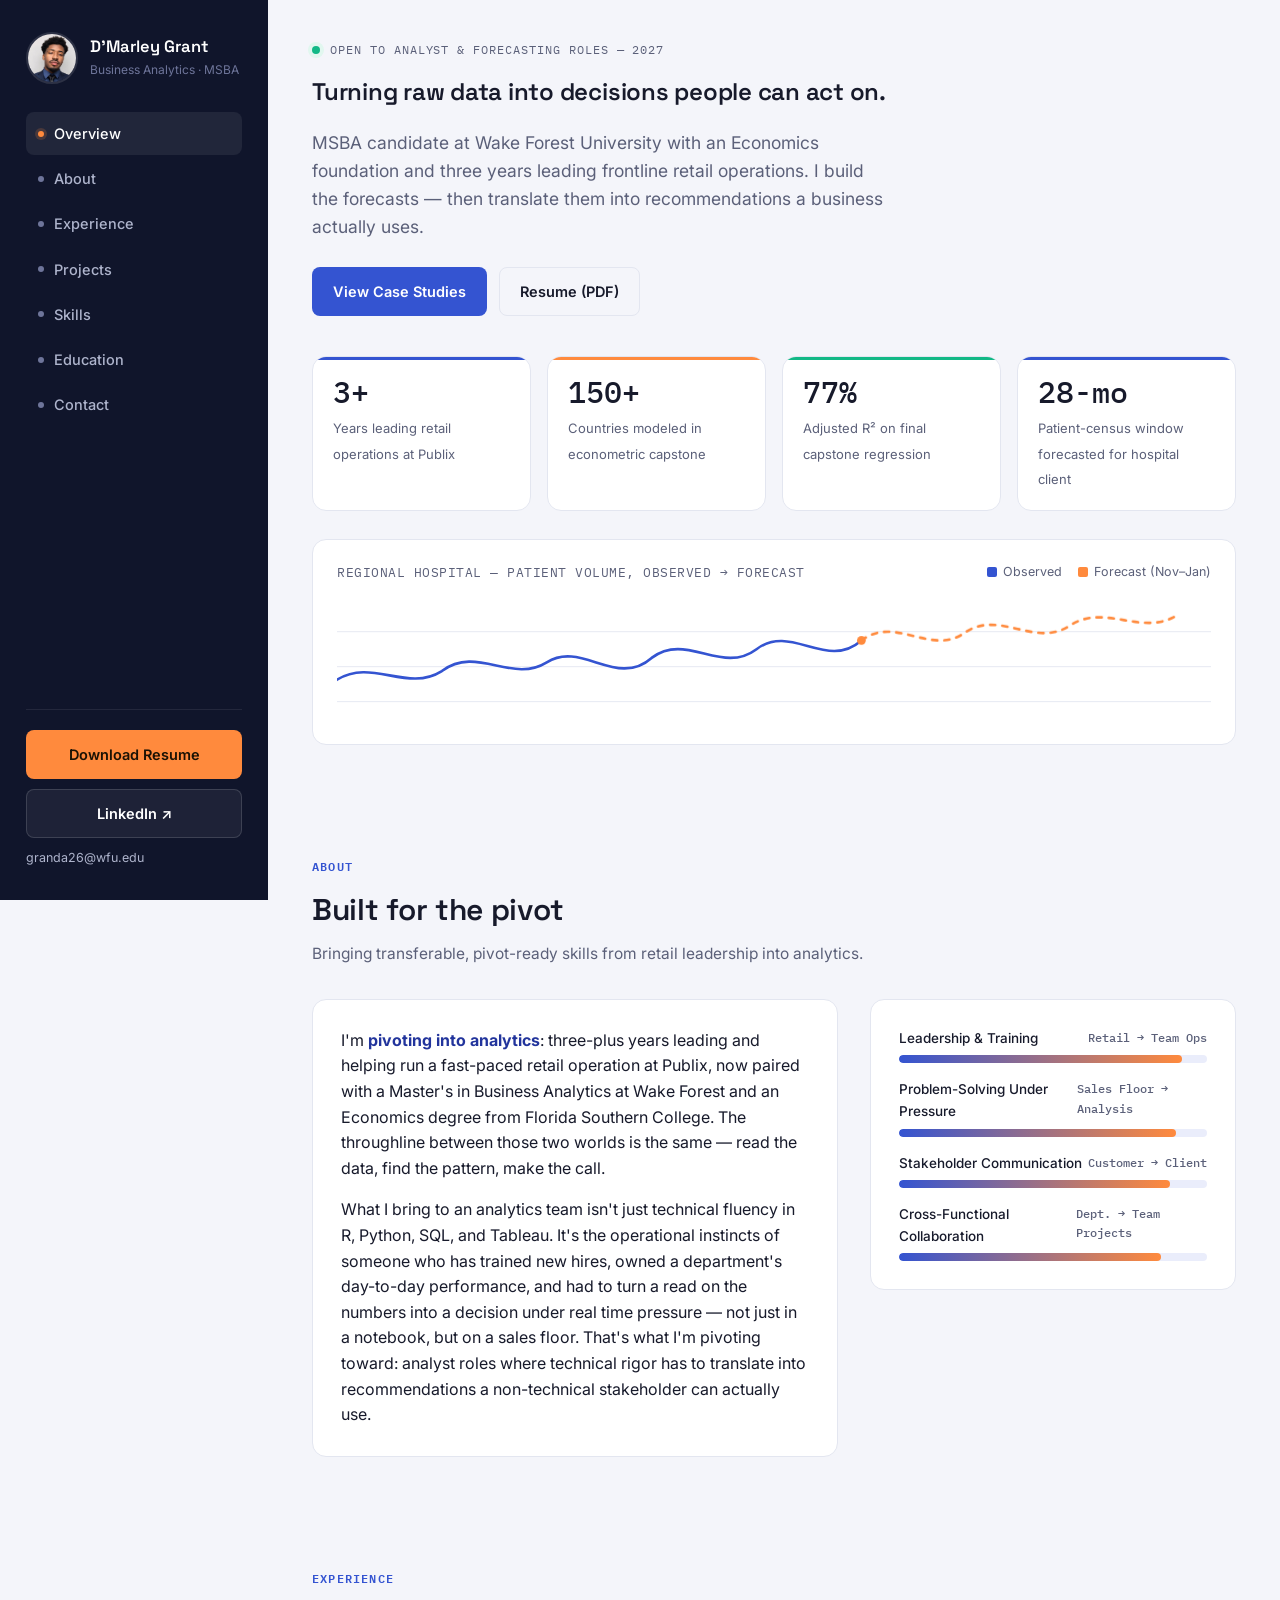
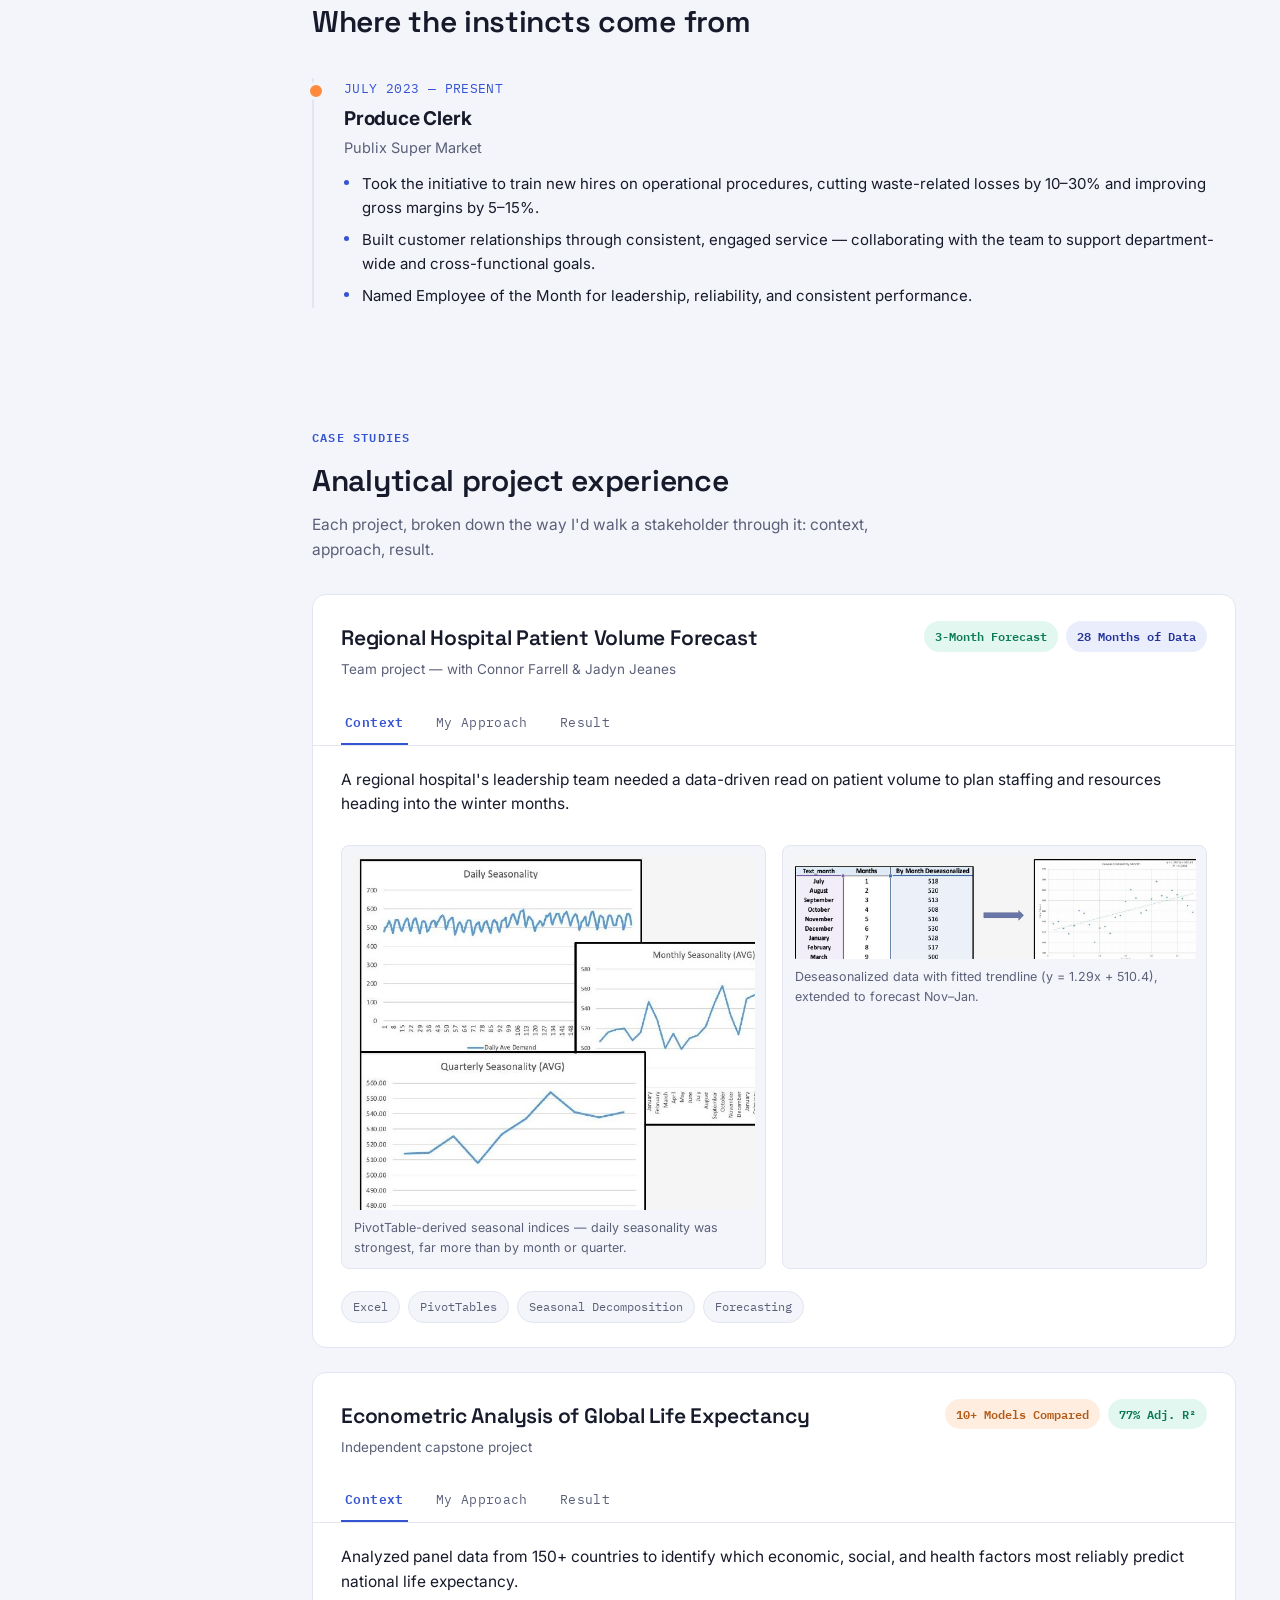
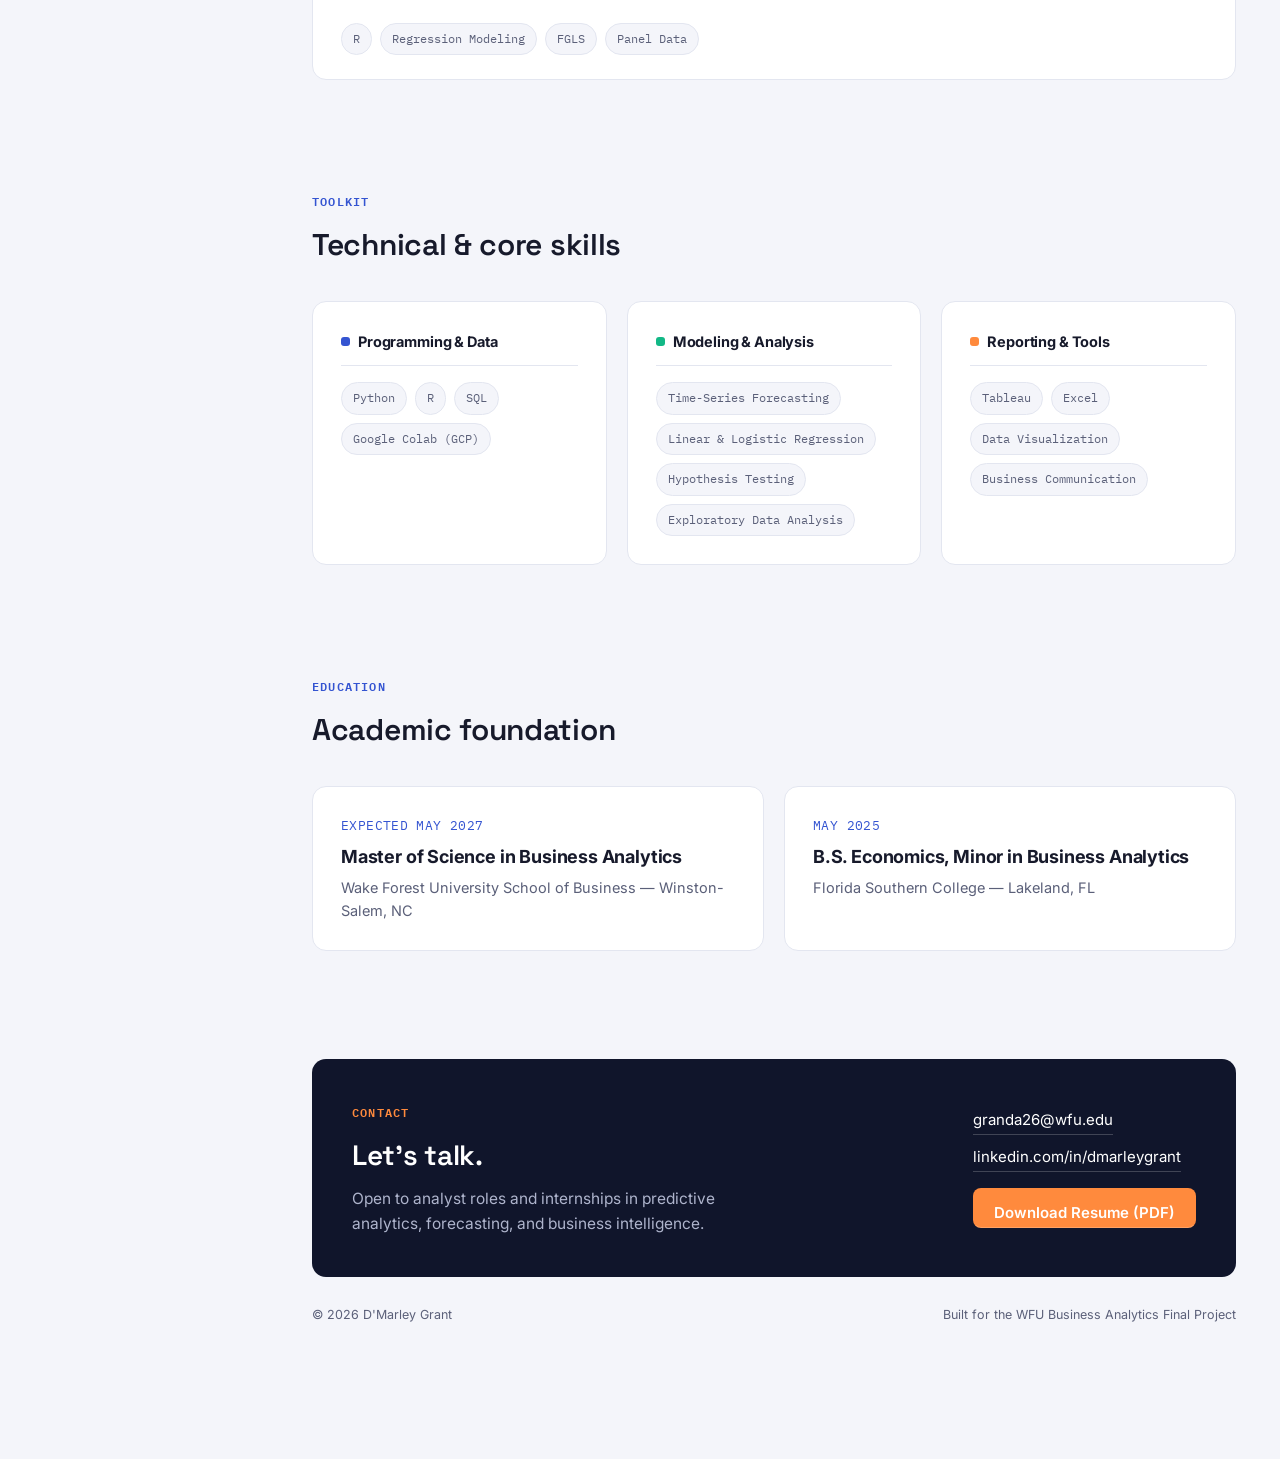
==== commit 02f80379: "Rename index to index.html" ====
--- a/index.html
+++ b/index.html
@@ -47,7 +47,6 @@
       <a href="https://www.linkedin.com/in/dmarleygrant" class="btn btn-ghost-dark btn-block" target="_blank" rel="noopener">LinkedIn ↗</a>
       <div class="sidebar-contact">
         <a href="mailto:granda26@wfu.edu">granda26@wfu.edu</a>
-        <a href="tel:8633920280">863.392.0280</a>
       </div>
     </div>
   </aside>
@@ -339,7 +338,6 @@
         </div>
         <div class="contact-methods">
           <a href="mailto:granda26@wfu.edu">granda26@wfu.edu</a>
-          <a href="tel:8633920280">863.392.0280</a>
           <a href="https://www.linkedin.com/in/dmarleygrant" target="_blank" rel="noopener">linkedin.com/in/dmarleygrant</a>
           <a href="assets/DMarleyGrant_Resume.pdf" class="btn btn-accent" target="_blank" rel="noopener" style="margin-top:6px;">Download Resume (PDF)</a>
         </div>
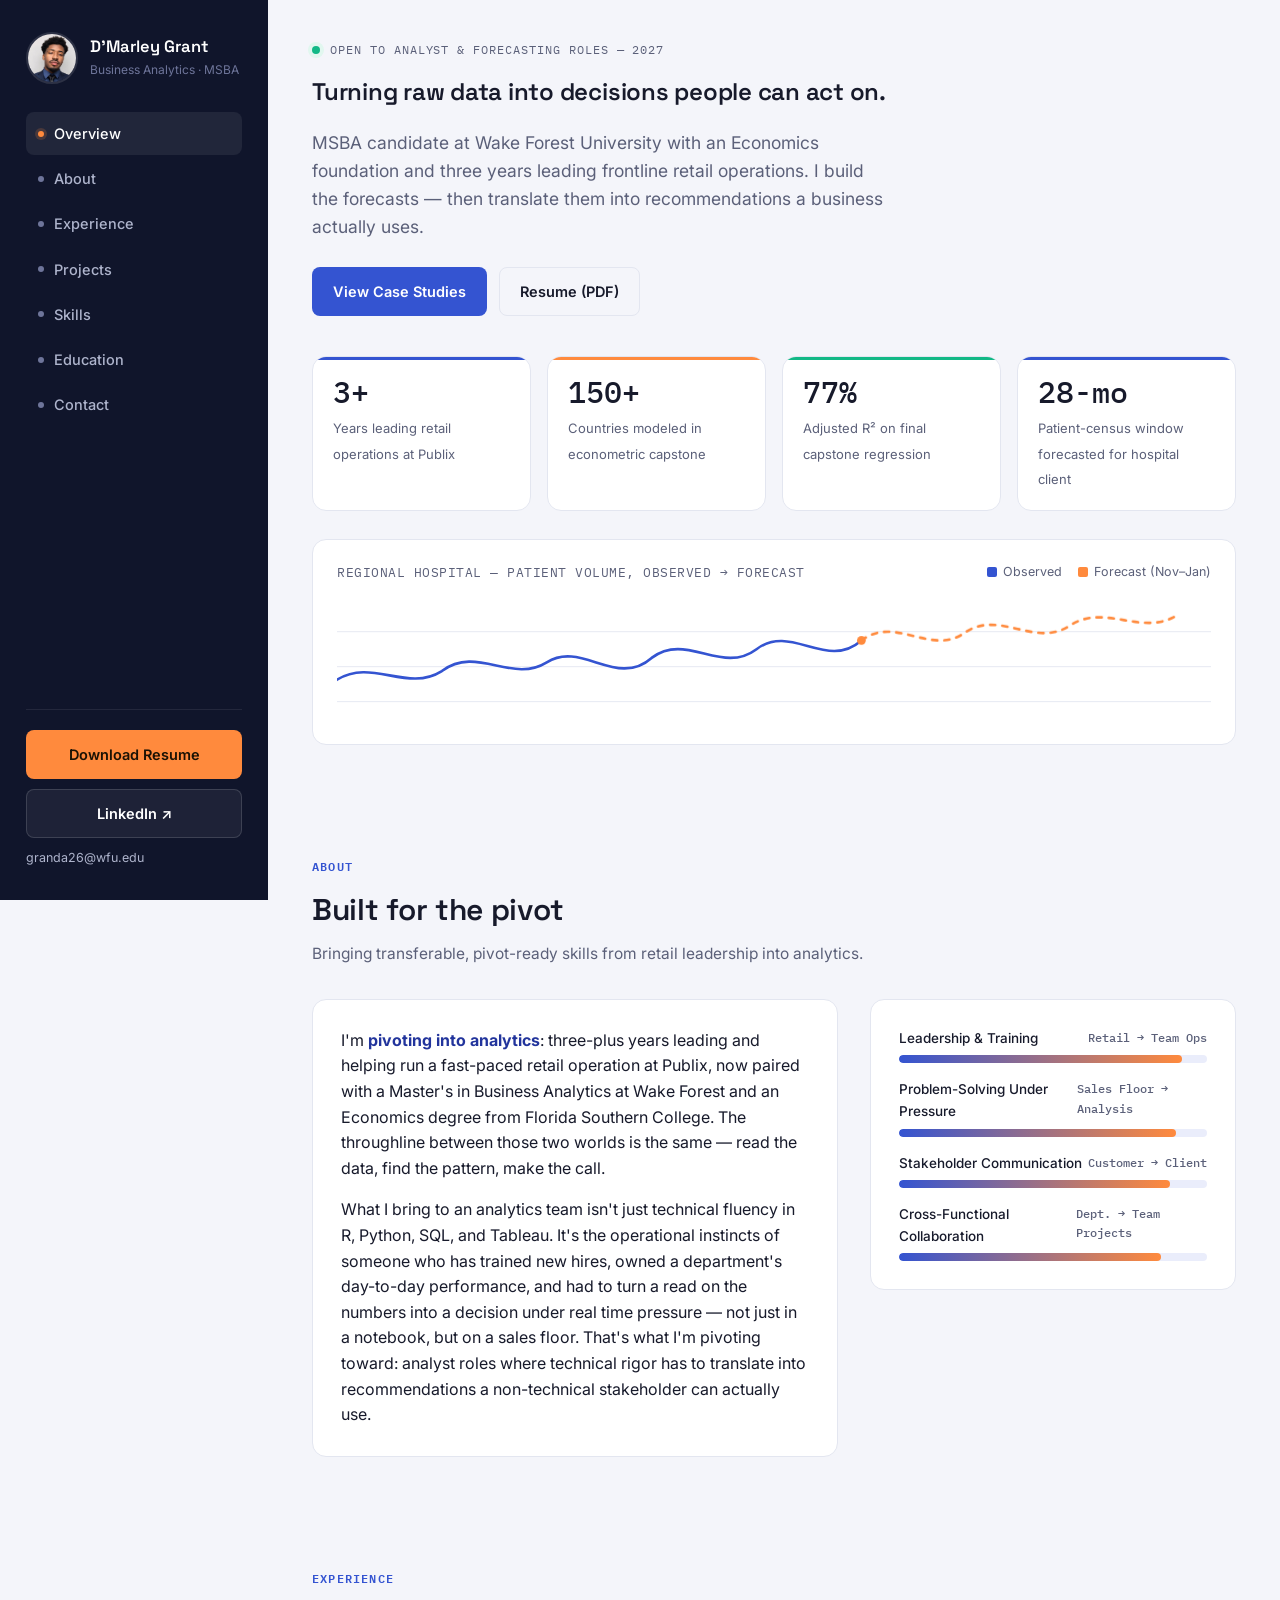
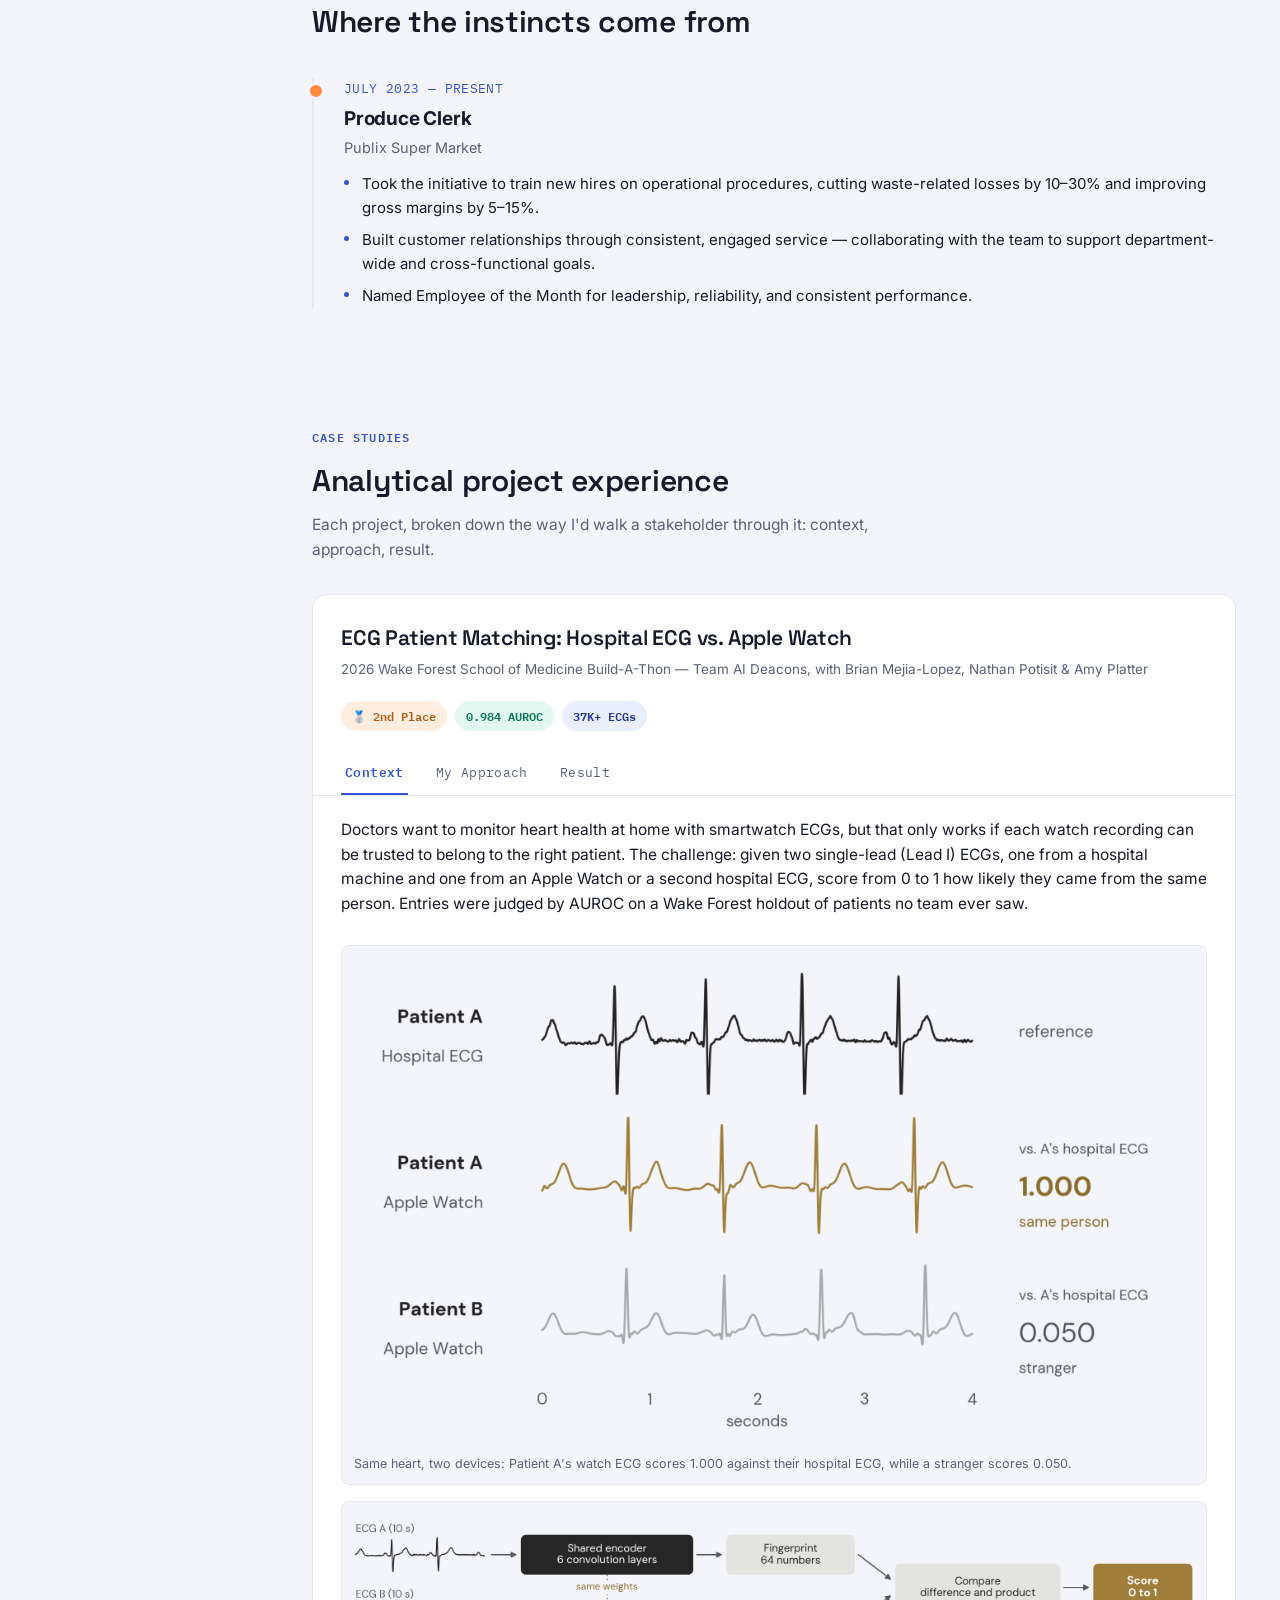
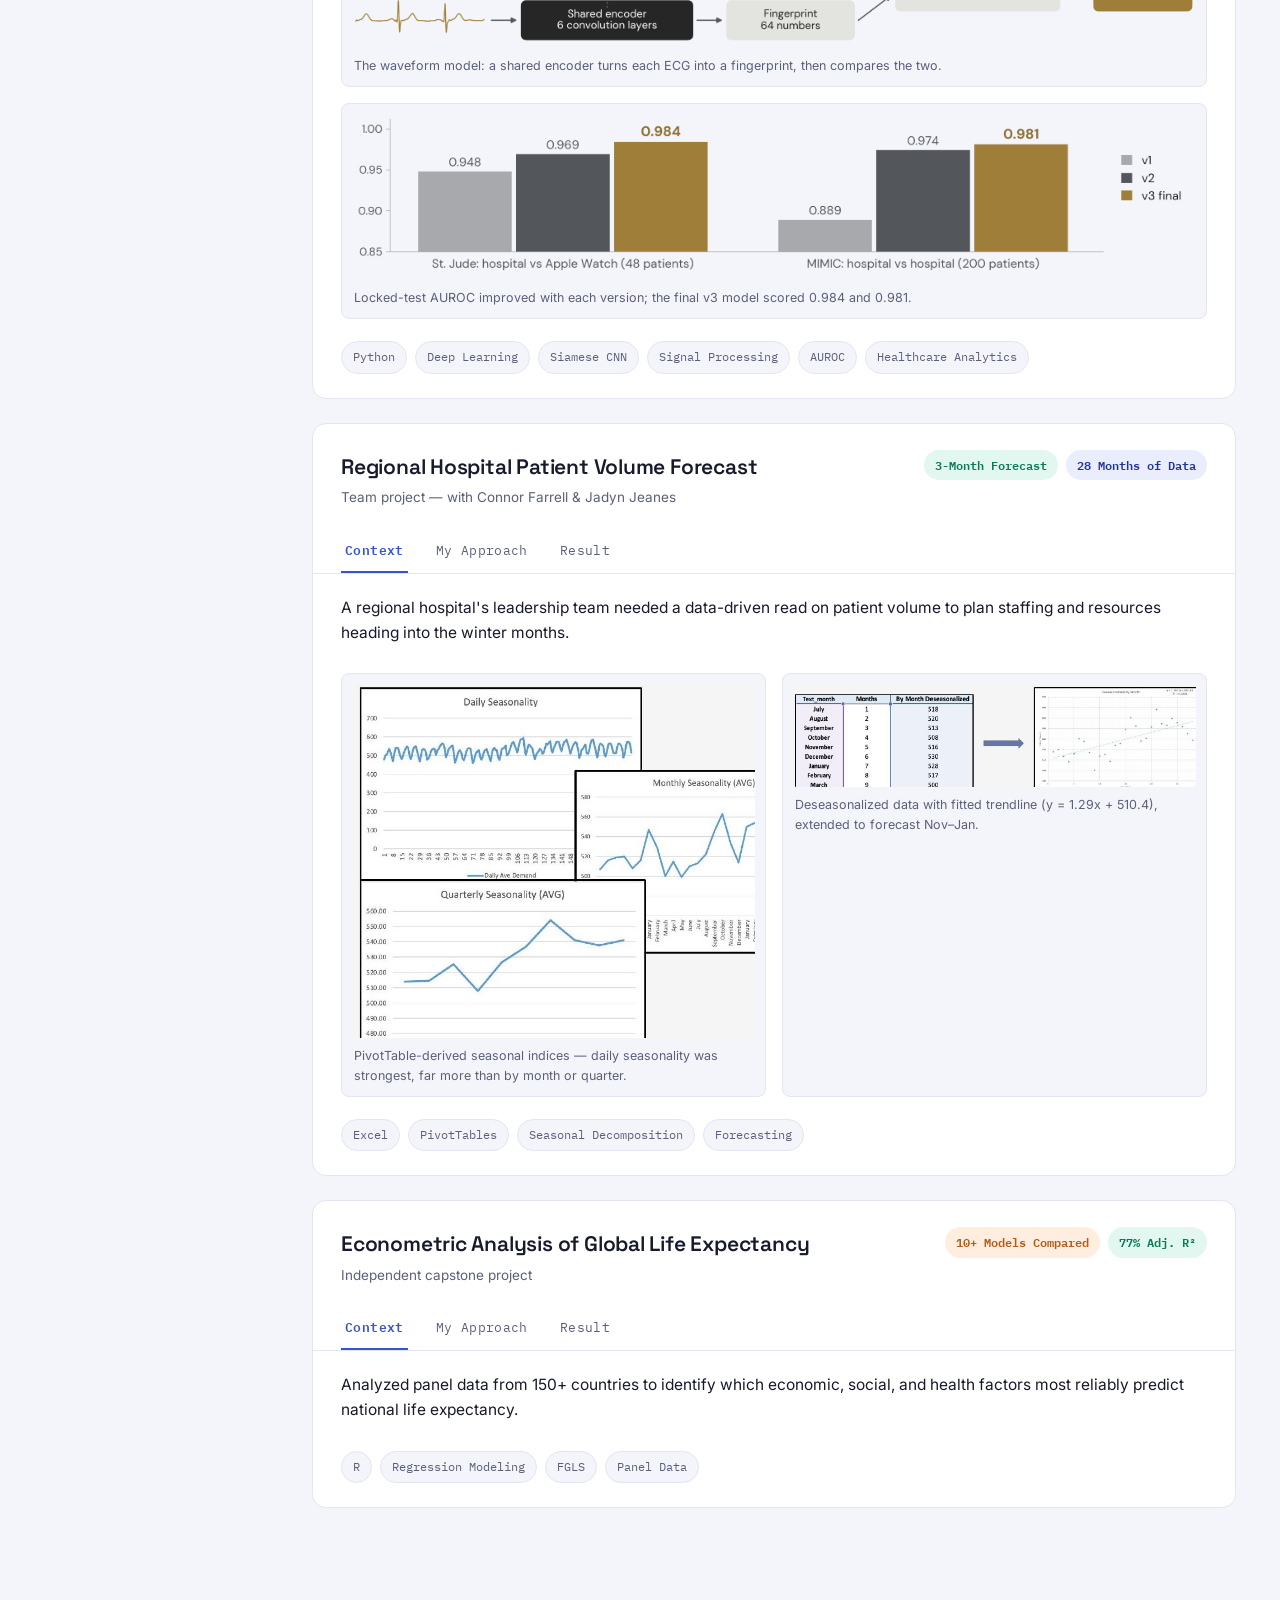
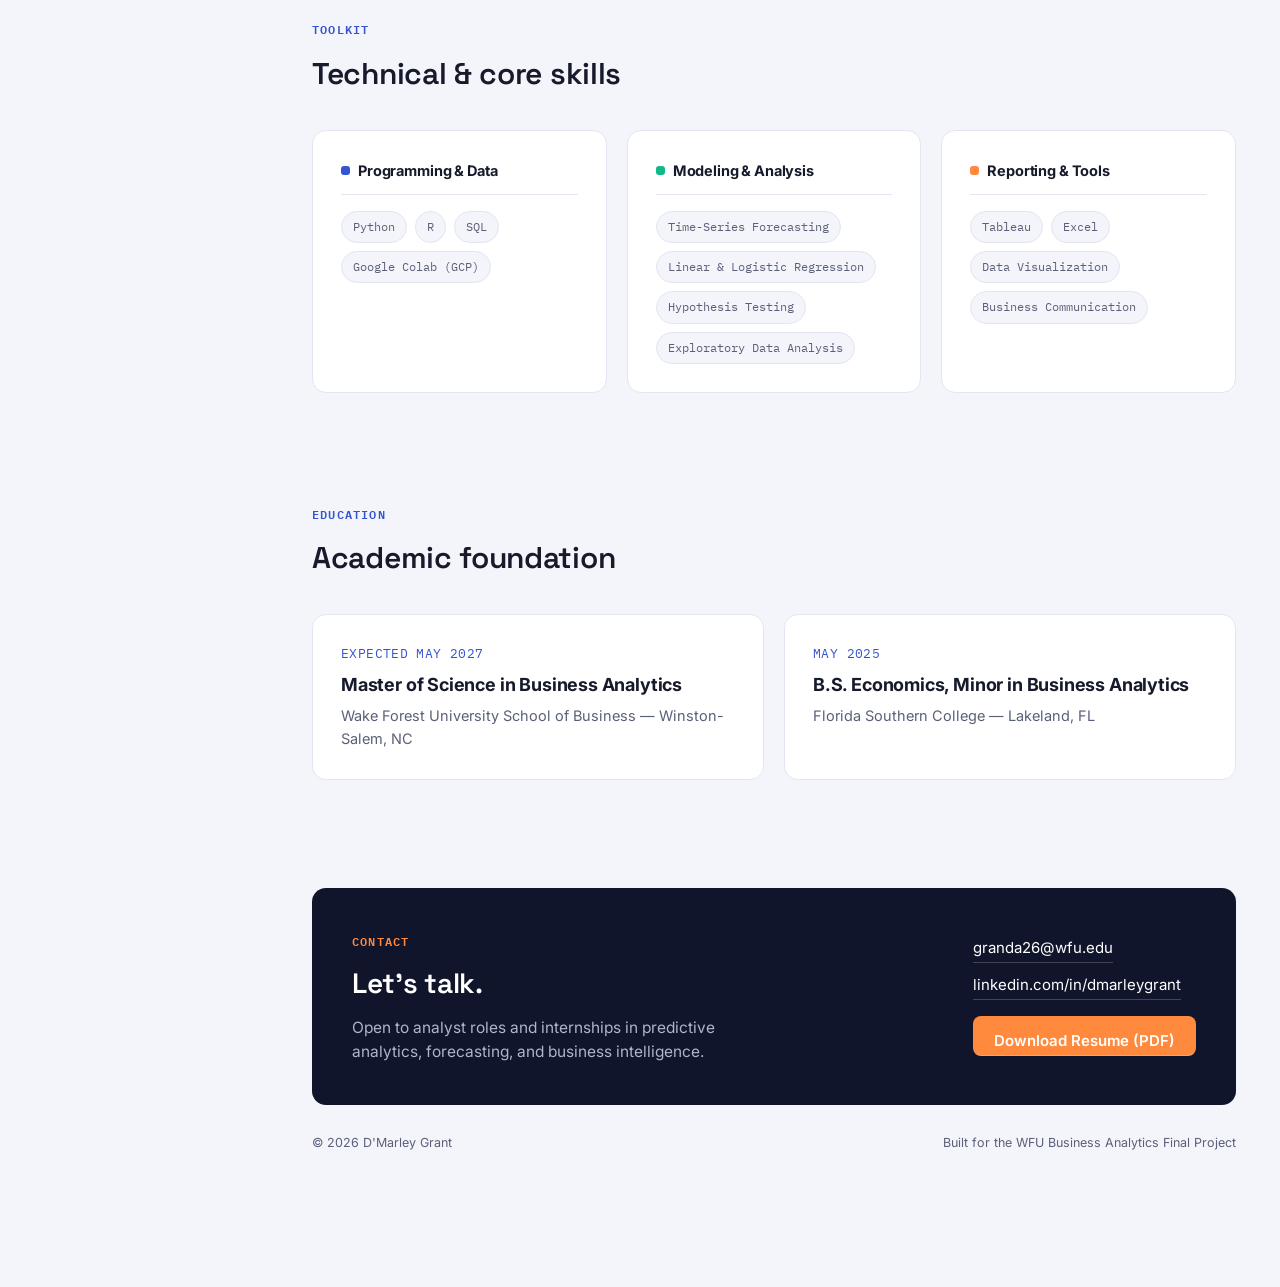
==== commit 1a3fb1d0: "Add ECG patient matching Build-A-Thon case study Co-Authored-By: Claude Opus 5.5 <noreply@anthropic." ====
--- a/index.html
+++ b/index.html
@@ -189,6 +189,60 @@
       <article class="project-card">
         <div class="project-head">
           <div>
+            <h3>ECG Patient Matching: Hospital ECG vs. Apple Watch</h3>
+            <div class="project-collab">2026 Wake Forest School of Medicine Build-A-Thon — Team AI Deacons, with Brian Mejia-Lopez, Nathan Potisit &amp; Amy Platter</div>
+          </div>
+          <div class="project-badges">
+            <span class="badge badge-accent">🥈 2nd Place</span>
+            <span class="badge">0.984 AUROC</span>
+            <span class="badge badge-blue">37K+ ECGs</span>
+          </div>
+        </div>
+
+        <div class="stepper-tabs" role="tablist" aria-label="ECG matching project breakdown">
+          <button class="stepper-tab is-active" role="tab" aria-selected="true" data-panel="ecg-context">Context</button>
+          <button class="stepper-tab" role="tab" aria-selected="false" data-panel="ecg-approach">My Approach</button>
+          <button class="stepper-tab" role="tab" aria-selected="false" data-panel="ecg-result">Result</button>
+        </div>
+        <div class="stepper-panels">
+          <div class="stepper-panel is-active" id="ecg-context">
+            <p>Doctors want to monitor heart health at home with smartwatch ECGs, but that only works if each watch recording can be trusted to belong to the right patient. The challenge: given two single-lead (Lead I) ECGs, one from a hospital machine and one from an Apple Watch or a second hospital ECG, score from 0 to 1 how likely they came from the same person. Entries were judged by AUROC on a Wake Forest holdout of patients no team ever saw.</p>
+          </div>
+          <div class="stepper-panel" id="ecg-approach">
+            <p>We built a three-step pipeline in Python: <strong>clean</strong> every ECG the same way (resample to 250 Hz, filter drift and noise, rescale so the beat's shape matters, not the device), <strong>score</strong> each pair with two models, then <strong>blend</strong> them. A Siamese CNN turns each 10-second signal into a 64-number "fingerprint" and compares them (80% of the score); a heartbeat model compares the median beat plus six measurements a doctor can check, like heart rate, R peak height and T wave height (20%). We trained on 37,237 hospital ECGs from 10,000 MIMIC-IV patients plus St. Jude hospital/watch pairs, split patients before building pairs so no one appeared in both training and testing, and tuned every setting on a separate practice group.</p>
+          </div>
+          <div class="stepper-panel" id="ecg-result">
+            <p>Our model came in <strong>second place</strong> at the Build-A-Thon. On patients it never saw, it reached an AUROC of <strong>0.984</strong> for hospital vs. Apple Watch and <strong>0.981</strong> for hospital vs. hospital, and ranked the patient's own watch ECG first out of 48 candidates 79.2% of the time (chance is about 2%). Error analysis showed most misses came from noisy watch recordings or large heart-rate changes between recordings, and we tested several "fixes" before trusting them, keeping only what actually helped.</p>
+            <div class="impact-strip"><strong>Business impact:</strong> shows a smartwatch ECG carries a personal signature strong enough to flag records filed under the wrong patient and to audit "anonymized" ECG data for re-identification risk before it's shared.</div>
+          </div>
+        </div>
+        <div class="project-media">
+          <figure style="grid-column: 1 / -1;">
+            <img src="assets/project-ecg-matching-example.png" alt="Three ECG traces: Patient A hospital ECG, Patient A Apple Watch ECG scoring 1.000 as the same person, and Patient B Apple Watch ECG scoring 0.050 as a stranger" loading="lazy">
+            <figcaption>Same heart, two devices: Patient A's watch ECG scores 1.000 against their hospital ECG, while a stranger scores 0.050.</figcaption>
+          </figure>
+          <figure style="grid-column: 1 / -1;">
+            <img src="assets/project-ecg-siamese-model.png" alt="Diagram of a Siamese CNN: two ECGs pass through a shared six-layer encoder into 64-number fingerprints, which are compared to produce a score from 0 to 1" loading="lazy">
+            <figcaption>The waveform model: a shared encoder turns each ECG into a fingerprint, then compares the two.</figcaption>
+          </figure>
+          <figure style="grid-column: 1 / -1;">
+            <img src="assets/project-ecg-auroc-results.png" alt="Bar chart of locked-test AUROC across model versions v1, v2 and v3, reaching 0.984 for St. Jude hospital vs Apple Watch and 0.981 for MIMIC hospital vs hospital" loading="lazy">
+            <figcaption>Locked-test AUROC improved with each version; the final v3 model scored 0.984 and 0.981.</figcaption>
+          </figure>
+        </div>
+        <div class="project-tags">
+          <span class="tag">Python</span>
+          <span class="tag">Deep Learning</span>
+          <span class="tag">Siamese CNN</span>
+          <span class="tag">Signal Processing</span>
+          <span class="tag">AUROC</span>
+          <span class="tag">Healthcare Analytics</span>
+        </div>
+      </article>
+
+      <article class="project-card">
+        <div class="project-head">
+          <div>
             <h3>Regional Hospital Patient Volume Forecast</h3>
             <div class="project-collab">Team project — with Connor Farrell &amp; Jadyn Jeanes</div>
           </div>
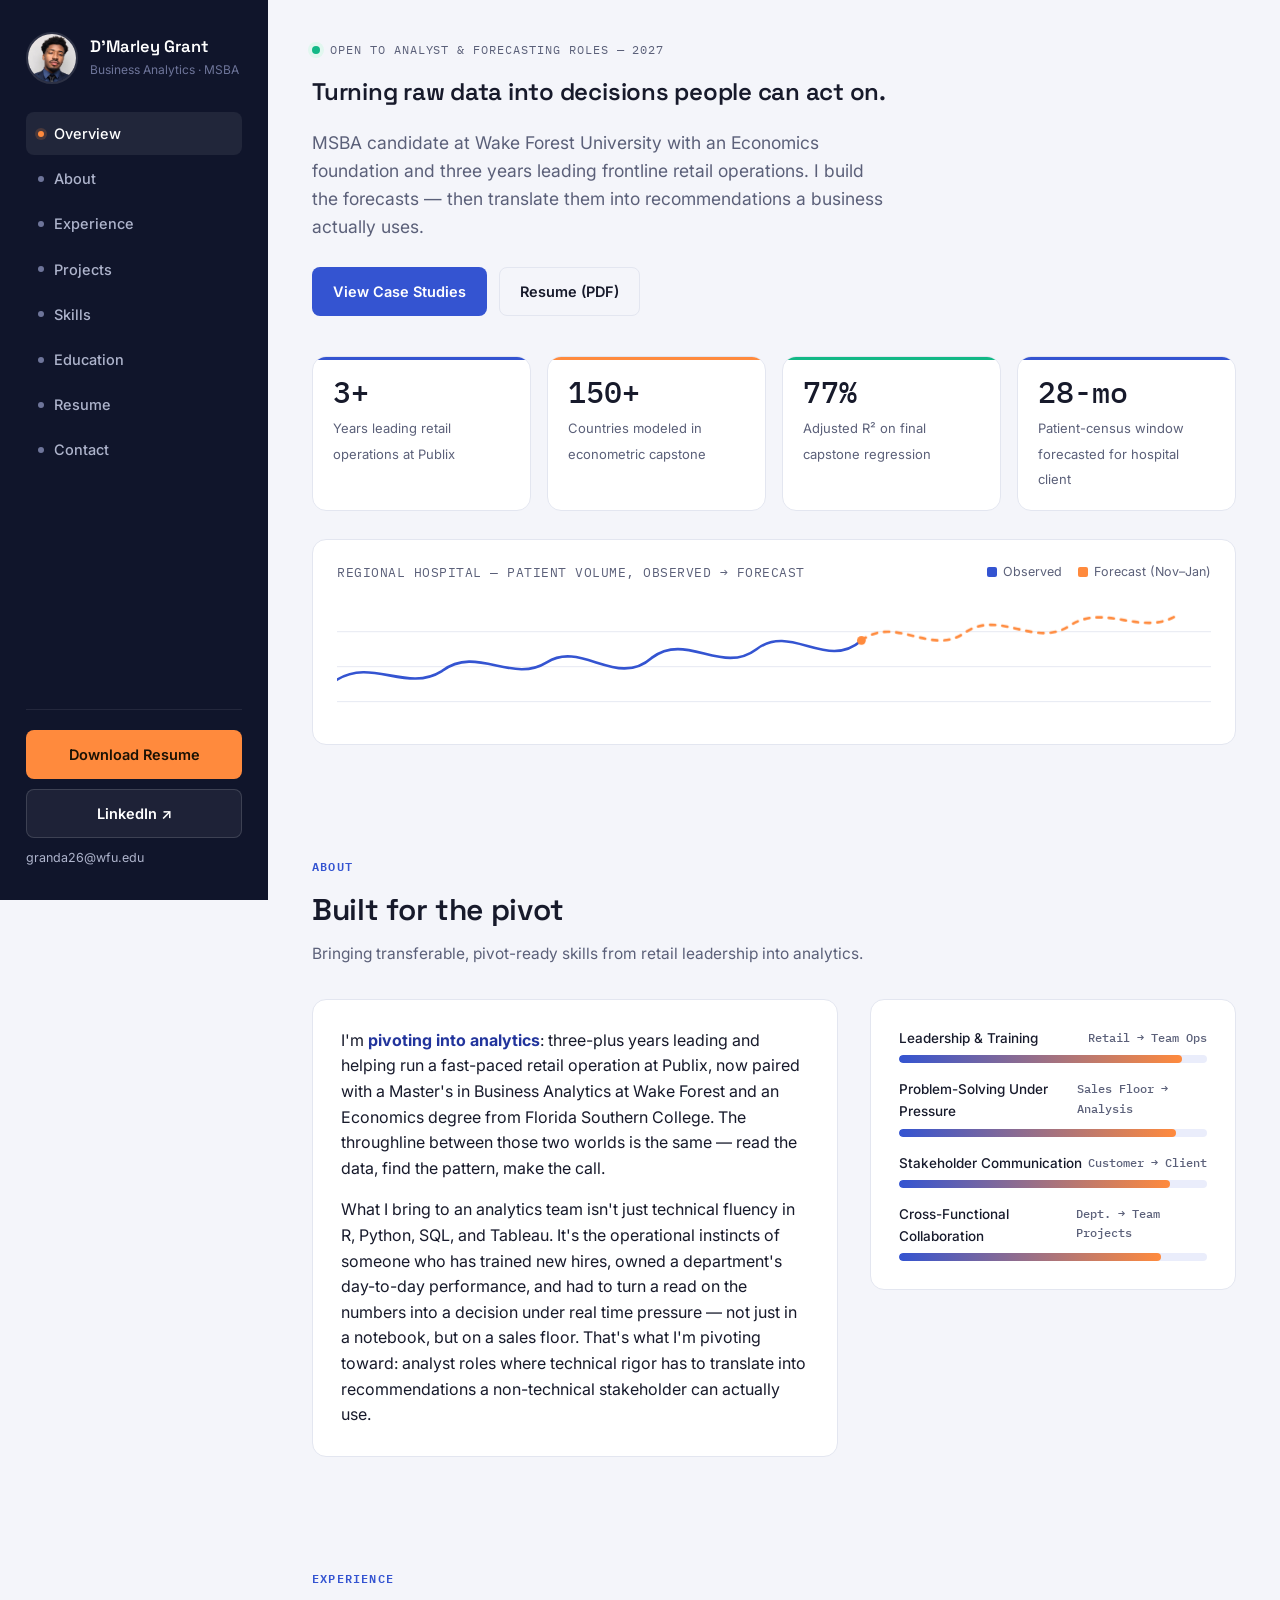
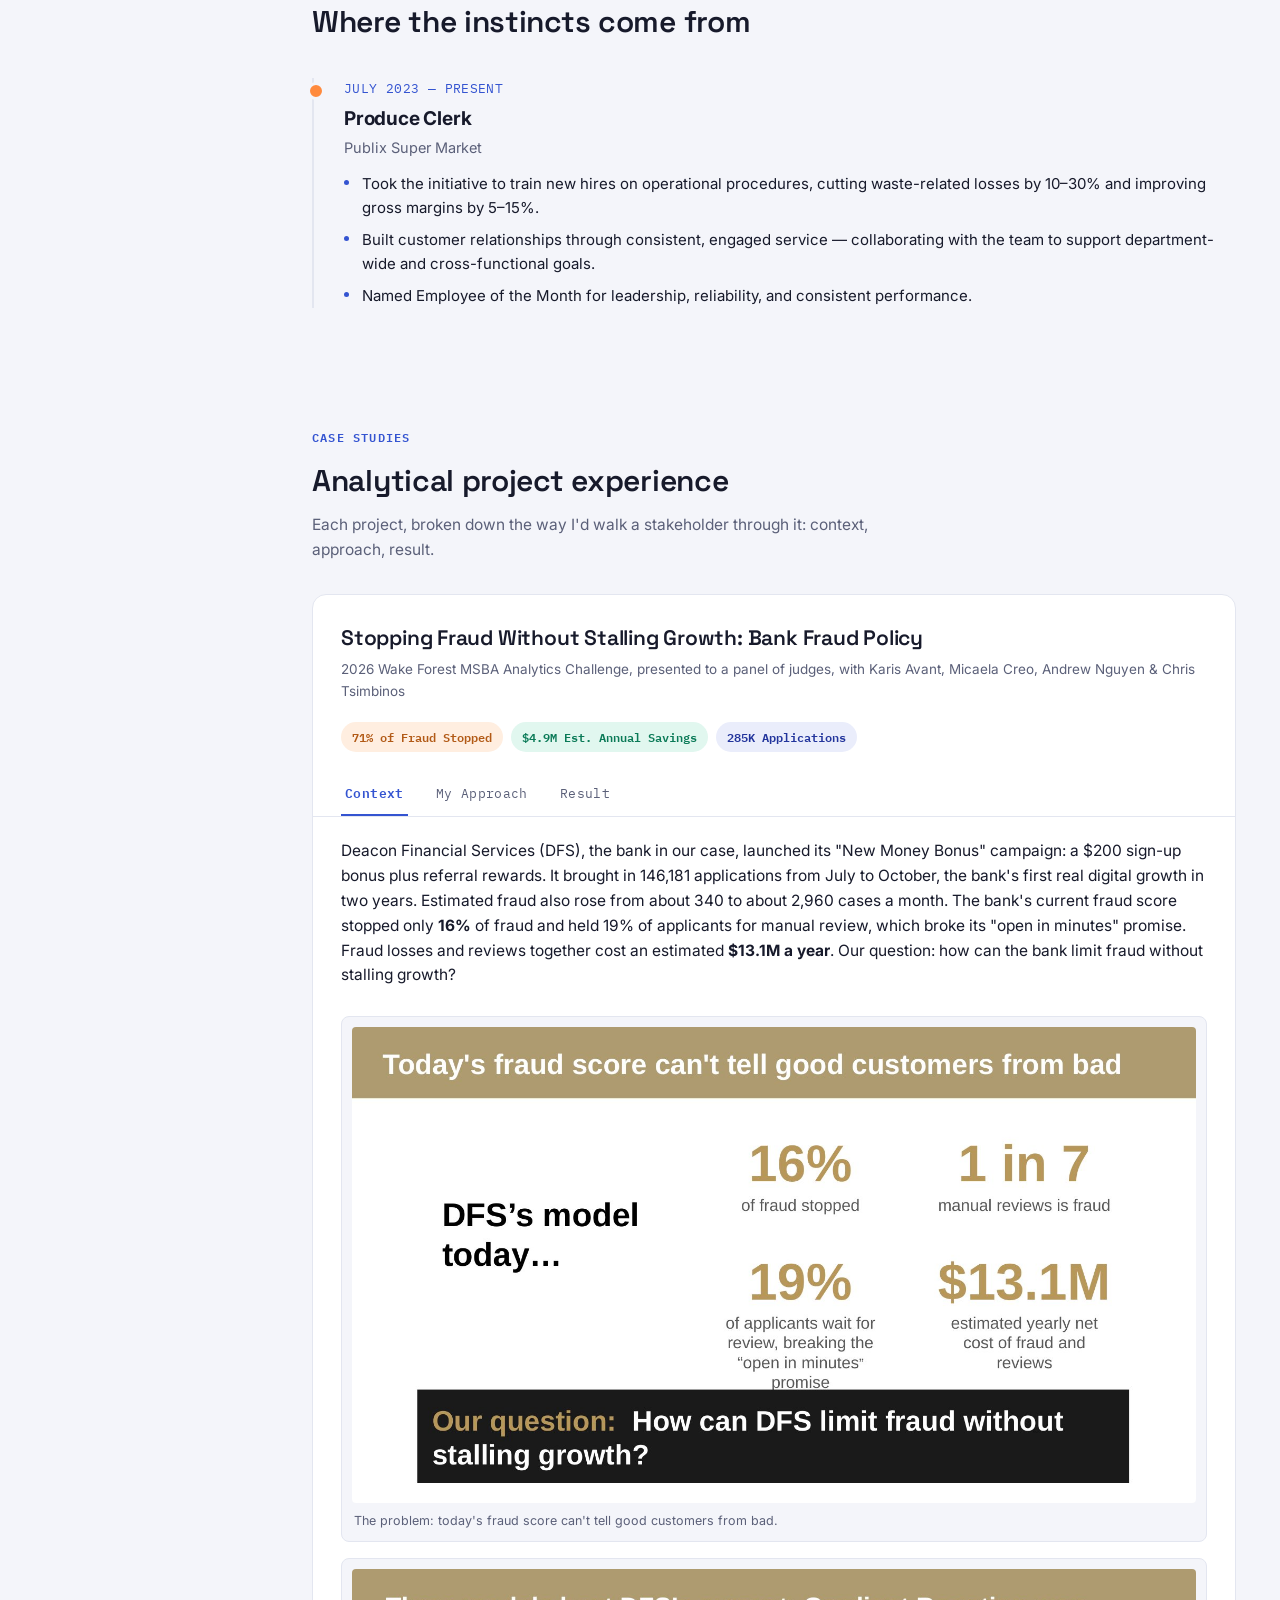
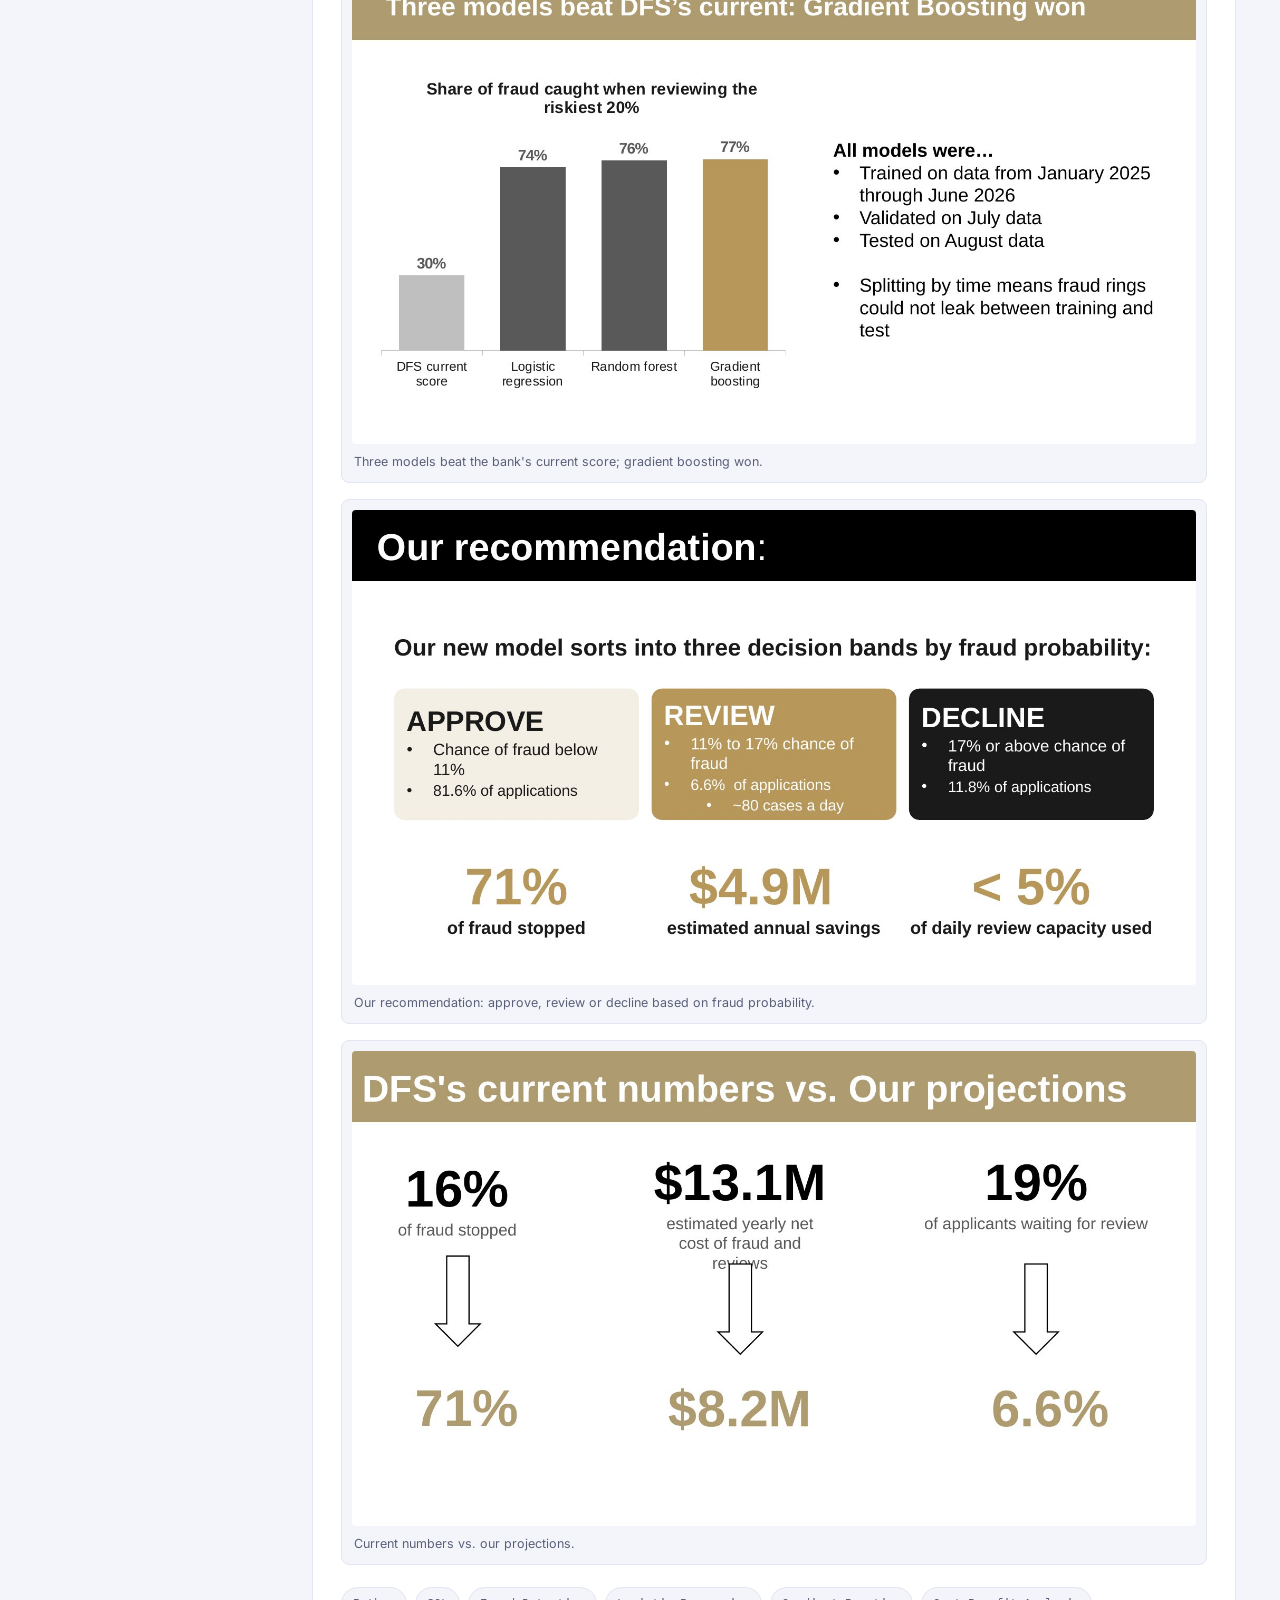
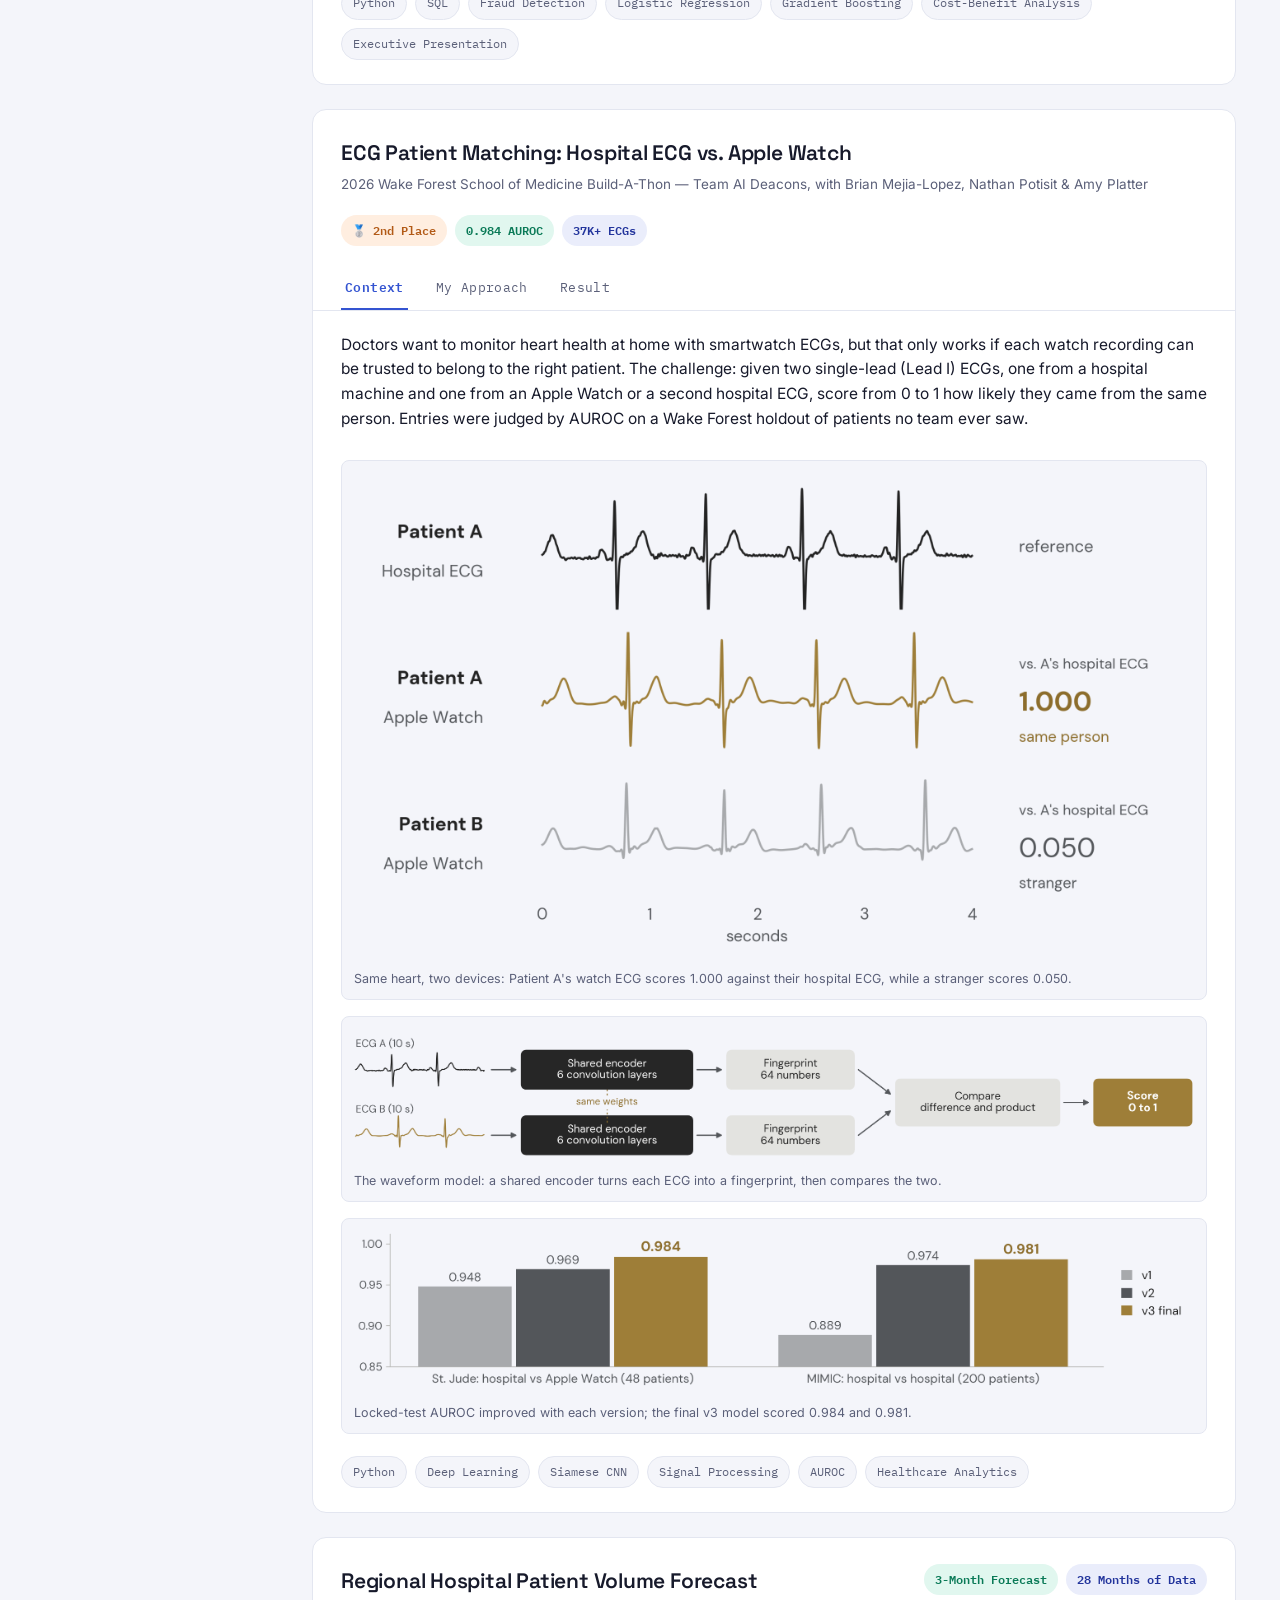
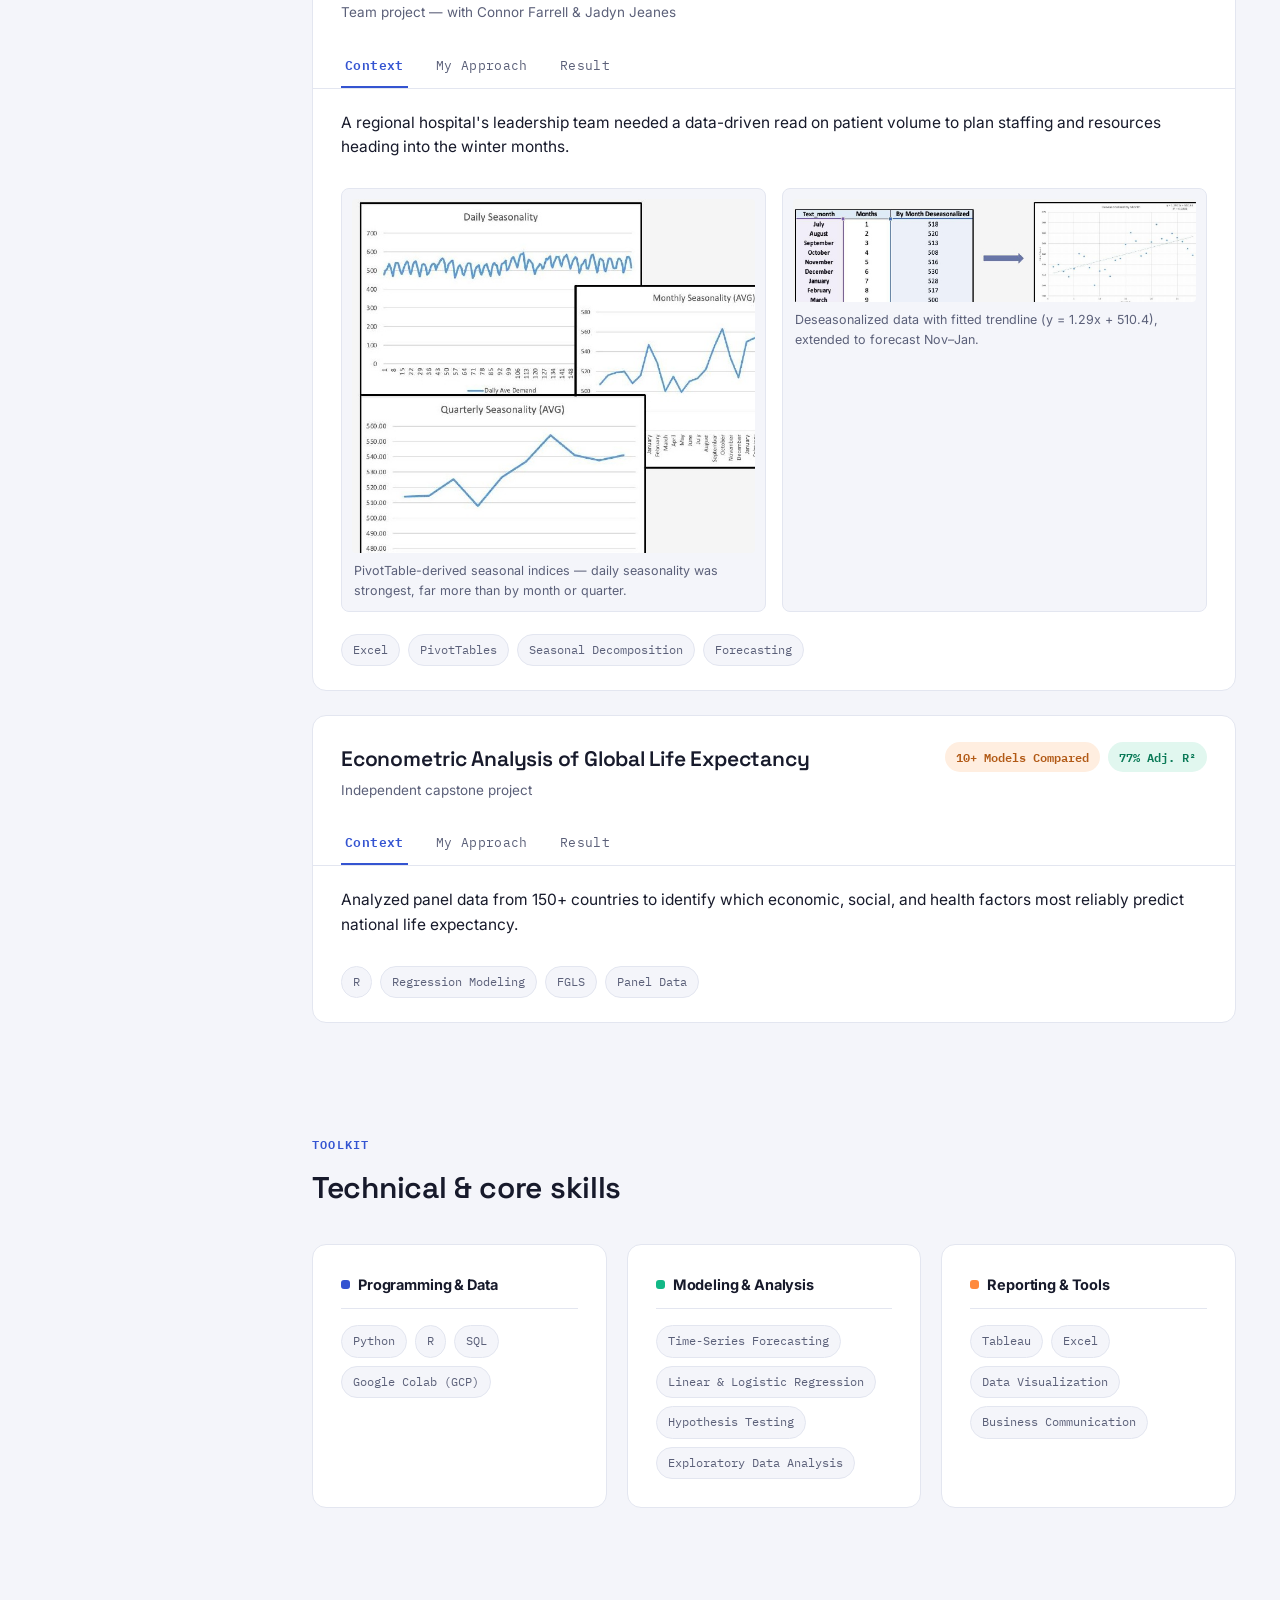
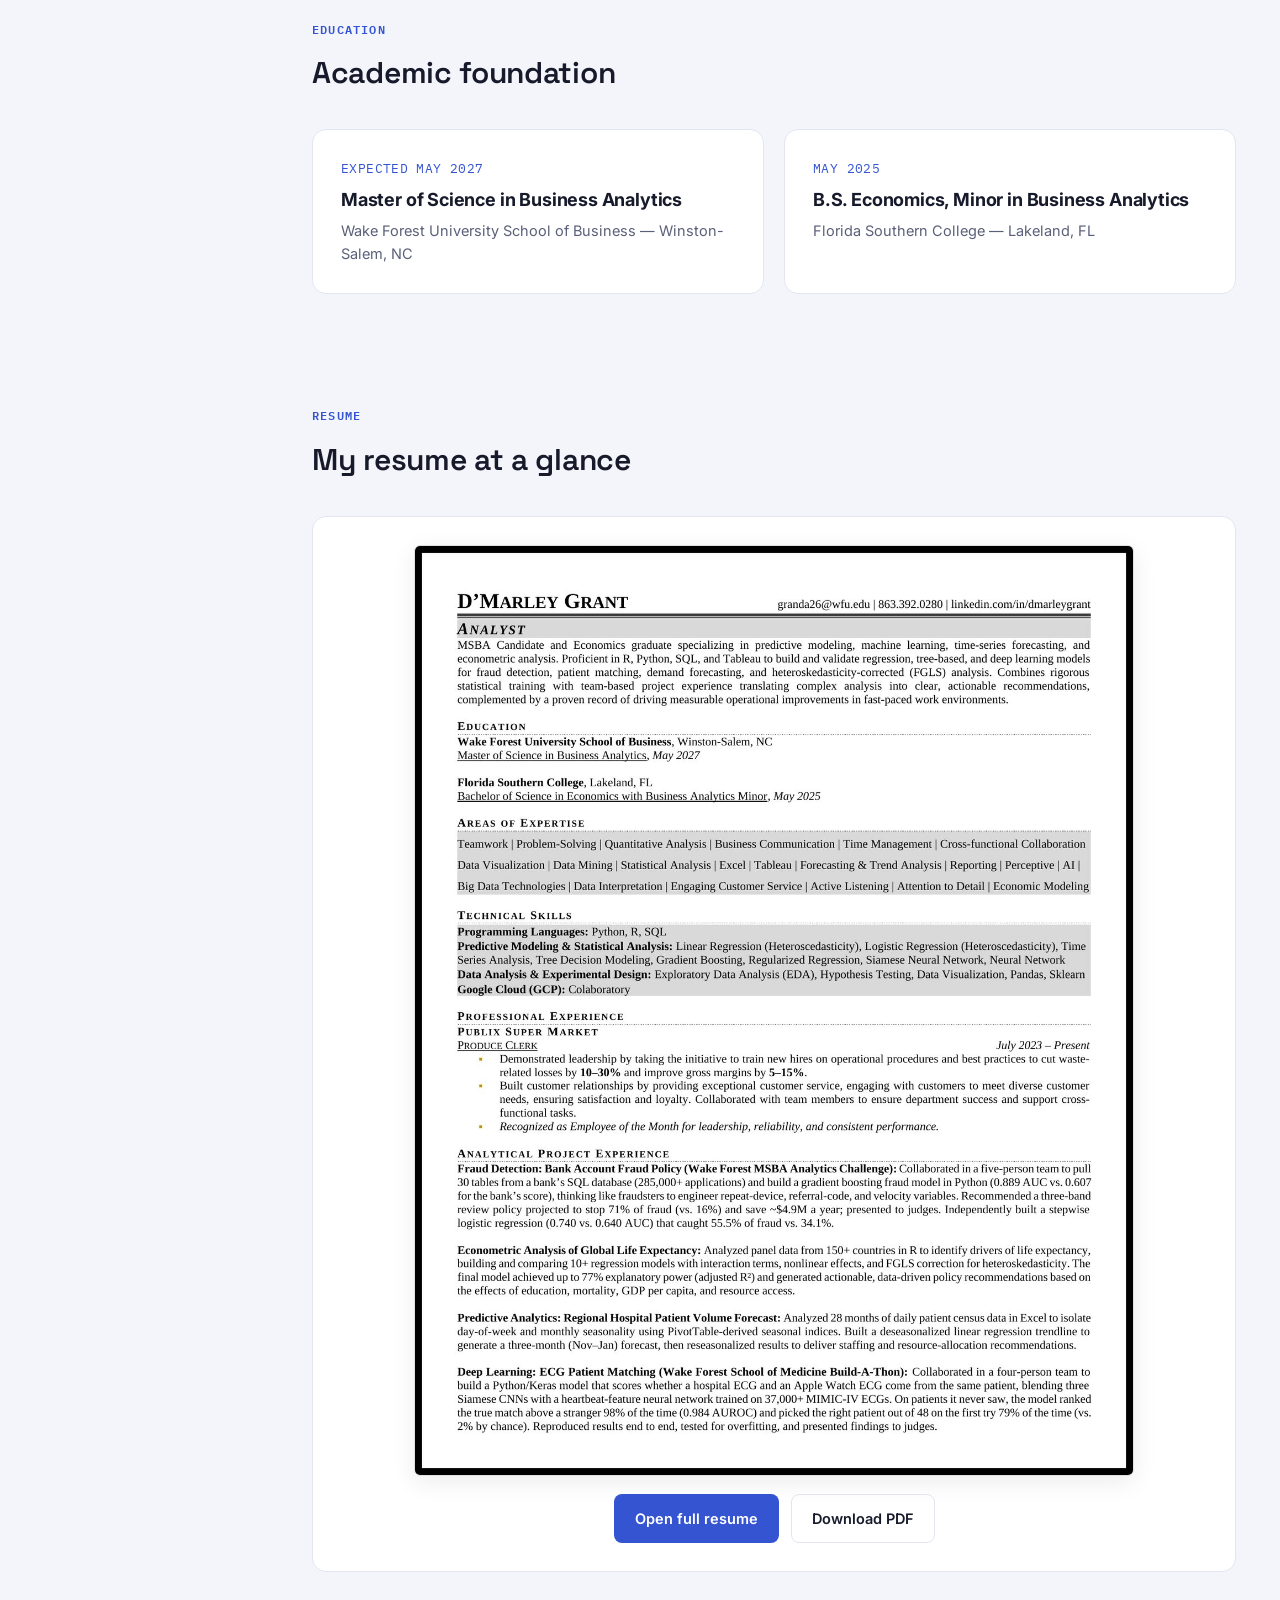
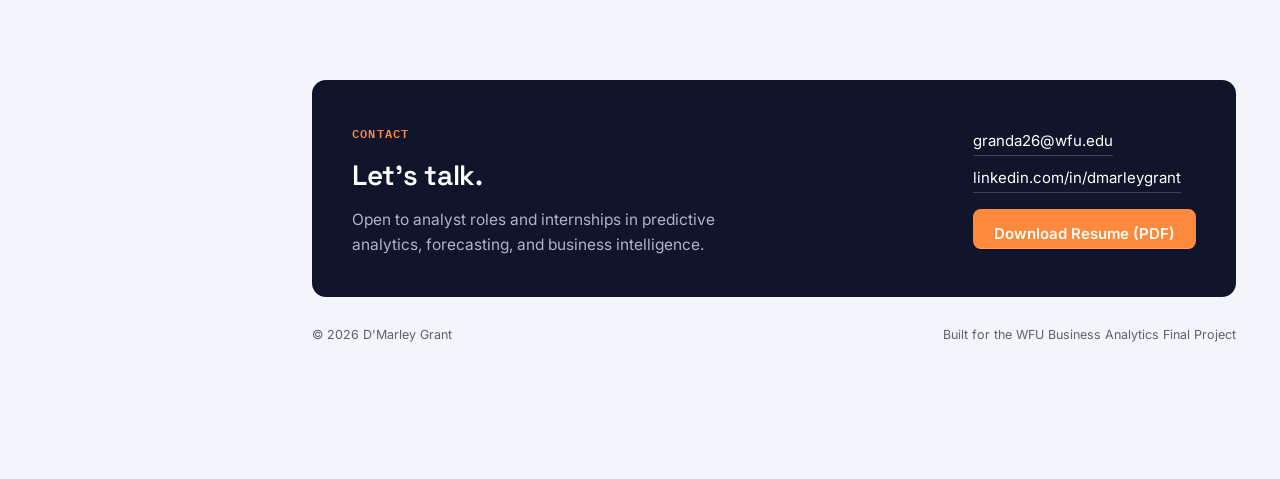
==== commit 83318dcb: "Add fraud detection project and resume section; update resume Co-Authored-By: Claude Opus 5.5 <norep" ====
--- a/index.html
+++ b/index.html
@@ -39,6 +39,7 @@
       <a href="#projects"><span class="dot"></span>Projects</a>
       <a href="#skills"><span class="dot"></span>Skills</a>
       <a href="#education"><span class="dot"></span>Education</a>
+      <a href="#resume"><span class="dot"></span>Resume</a>
       <a href="#contact"><span class="dot"></span>Contact</a>
     </nav>
 
@@ -189,6 +190,67 @@
       <article class="project-card">
         <div class="project-head">
           <div>
+            <h3>Stopping Fraud Without Stalling Growth: Bank Fraud Policy</h3>
+            <div class="project-collab">2026 Wake Forest MSBA Analytics Challenge, presented to a panel of judges, with Karis Avant, Micaela Creo, Andrew Nguyen &amp; Chris Tsimbinos</div>
+          </div>
+          <div class="project-badges">
+            <span class="badge badge-accent">71% of Fraud Stopped</span>
+            <span class="badge">$4.9M Est. Annual Savings</span>
+            <span class="badge badge-blue">285K Applications</span>
+          </div>
+        </div>
+
+        <div class="stepper-tabs" role="tablist" aria-label="Fraud policy project breakdown">
+          <button class="stepper-tab is-active" role="tab" aria-selected="true" data-panel="dfs-context">Context</button>
+          <button class="stepper-tab" role="tab" aria-selected="false" data-panel="dfs-approach">My Approach</button>
+          <button class="stepper-tab" role="tab" aria-selected="false" data-panel="dfs-result">Result</button>
+        </div>
+        <div class="stepper-panels">
+          <div class="stepper-panel is-active" id="dfs-context">
+            <p>Deacon Financial Services (DFS), the bank in our case, launched its "New Money Bonus" campaign: a $200 sign-up bonus plus referral rewards. It brought in 146,181 applications from July to October, the bank's first real digital growth in two years. Estimated fraud also rose from about 340 to about 2,960 cases a month. The bank's current fraud score stopped only <strong>16%</strong> of fraud and held 19% of applicants for manual review, which broke its "open in minutes" promise. Fraud losses and reviews together cost an estimated <strong>$13.1M a year</strong>. Our question: how can the bank limit fraud without stalling growth?</p>
+          </div>
+          <div class="stepper-panel" id="dfs-approach">
+            <p><strong>My own model.</strong> Before the team model came together, I built my own model on my own to work through the problem end to end. It's a stepwise logistic regression that scores each application when it's submitted, plus a second version that adds the first 30 days of account activity. Every cleaning step (missing-value medians, outlier caps, low-variability checks) was learned from training rows only, and I checked it with 5-fold cross-validation. I compared it head to head with the bank's live score using actual losses from its investigation records: <em>net value = fraud caught × loss per missed fraud − applications flagged × review cost</em>. I ran that comparison at equal review capacity, and again with a fuller cost that adds bonuses paid and investigation time. To make sure the gap wasn't luck, I re-drew the test set 1,000 times.</p>
+            <p style="margin-top:12px;">My model reached a test AUC of <strong>0.740</strong>, against 0.640 for the bank's score on the same test applications. Reviewing the same share of applications as the bank, my model caught <strong>55.5% of fraud versus 34.1%</strong> for the bank's score, and came out about <strong>$379K ahead per 100,000 applications</strong> while the bank's score lost about $203K, once all costs of a missed fraud are counted (direct loss, bonus paid and investigation). My model beat the bank's score in all 1,000 re-draws. That showed me how much better the data could do than the current score, and the team's model pushed it further.</p>
+            <p style="margin-top:12px;"><strong>The team model we presented.</strong> We pulled 30 tables from the bank's SQL database and merged them into one row per application: 285,046 applications and 14,325 confirmed fraud cases. Much of the work was thinking like the people committing the fraud. How would someone farm the $200 bonus, open accounts with stolen or made-up identities, or run a referral ring? Those questions turned into new variables the raw data didn't have, such as how many applications came from the same device, referral code or email domain in the last 30 days, hours since the same person last applied, and how many seconds a session took to submit. Our "ring" signals proved the point: the top 1% of repeated devices accounted for 54% of device-linked fraud, and 8 of the model's top 15 drivers were variables we engineered this way. Because fraudsters adapt, we framed this as an ongoing habit: keep asking how someone would game the next offer, and build the variable before the losses show up. We trained on January 2025 to June 2026, validated on July and tested on August, so fraud rings couldn't leak between training and test. We compared logistic regression, random forest and gradient boosting. Gradient boosting won with a test ROC-AUC of 0.889, against 0.607 for the bank's current score.</p>
+          </div>
+          <div class="stepper-panel" id="dfs-result">
+            <p>We recommended a <strong>three-band policy</strong> built on the team model. Applications under an 11% fraud probability are approved instantly (81.6%), those from 11% to 17% go to human review (6.6%, about 80 a day and under 5% of review capacity), and those at 17% or higher are declined. The policy stops <strong>71% of fraud versus 16% today</strong>, about 4.5× more. It cuts the estimated yearly net cost from $13.1M to $8.2M, saving about <strong>$4.9M a year</strong>, and raises instant decisions from about 81% to 93%. A decline-only policy would have saved about $1.4M more. We kept human review anyway because it lets through 21% fewer frauds than a flat approve/decline rule and keeps producing fresh fraud labels to retrain the model. We also gave Marketing and Risk recommendations: referrals were 13% of applications but 41% of fraud, so we proposed a repeat-device and referral-code review rule and a bonus clawback clause.</p>
+            <div class="impact-strip"><strong>Business impact:</strong> gives the bank a way to keep its growth campaign running while catching far more fraud, and lets most good customers still open an account in minutes.</div>
+          </div>
+        </div>
+        <div class="project-media">
+          <figure style="grid-column: 1 / -1;">
+            <img src="assets/project-dfs-problem.jpg" alt="Slide: the bank's current model stops 16% of fraud, 1 in 7 manual reviews is fraud, 19% of applicants wait for review, and fraud plus reviews cost an estimated $13.1M a year" loading="lazy">
+            <figcaption>The problem: today's fraud score can't tell good customers from bad.</figcaption>
+          </figure>
+          <figure style="grid-column: 1 / -1;">
+            <img src="assets/project-dfs-model-comparison.jpg" alt="Bar chart of share of fraud caught when reviewing the riskiest 20%: current score 30%, logistic regression 74%, random forest 76%, gradient boosting 77%" loading="lazy">
+            <figcaption>Three models beat the bank's current score; gradient boosting won.</figcaption>
+          </figure>
+          <figure style="grid-column: 1 / -1;">
+            <img src="assets/project-dfs-recommendation.jpg" alt="Slide: three decision bands, approve below 11%, review 11 to 17%, decline 17% or above, stopping 71% of fraud with $4.9M estimated annual savings" loading="lazy">
+            <figcaption>Our recommendation: approve, review or decline based on fraud probability.</figcaption>
+          </figure>
+          <figure style="grid-column: 1 / -1;">
+            <img src="assets/project-dfs-before-after.jpg" alt="Slide comparing current numbers to projections: fraud stopped 16% to 71%, yearly net cost $13.1M to $8.2M, applicants waiting for review 19% to 6.6%" loading="lazy">
+            <figcaption>Current numbers vs. our projections.</figcaption>
+          </figure>
+        </div>
+        <div class="project-tags">
+          <span class="tag">Python</span>
+          <span class="tag">SQL</span>
+          <span class="tag">Fraud Detection</span>
+          <span class="tag">Logistic Regression</span>
+          <span class="tag">Gradient Boosting</span>
+          <span class="tag">Cost-Benefit Analysis</span>
+          <span class="tag">Executive Presentation</span>
+        </div>
+      </article>
+
+      <article class="project-card">
+        <div class="project-head">
+          <div>
             <h3>ECG Patient Matching: Hospital ECG vs. Apple Watch</h3>
             <div class="project-collab">2026 Wake Forest School of Medicine Build-A-Thon — Team AI Deacons, with Brian Mejia-Lopez, Nathan Potisit &amp; Amy Platter</div>
           </div>
@@ -382,6 +444,23 @@
       </div>
     </section>
 
+    <!-- RESUME -->
+    <section class="panel-section" id="resume">
+      <div class="section-head">
+        <span class="eyebrow">Resume</span>
+        <h2 class="section-title">My resume at a glance</h2>
+      </div>
+      <div class="panel-card resume-card">
+        <a href="assets/DMarleyGrant_Resume.pdf" target="_blank" rel="noopener" class="resume-preview" aria-label="Open D'Marley Grant's resume as a PDF">
+          <img src="assets/resume-preview.jpg" alt="One-page resume of D'Marley Grant: MSBA candidate at Wake Forest, with skills, Publix experience, and projects in fraud detection, ECG patient matching, forecasting, and econometrics" loading="lazy">
+        </a>
+        <div class="resume-actions">
+          <a href="assets/DMarleyGrant_Resume.pdf" class="btn btn-primary" target="_blank" rel="noopener">Open full resume</a>
+          <a href="assets/DMarleyGrant_Resume.pdf" class="btn btn-outline" download>Download PDF</a>
+        </div>
+      </div>
+    </section>
+
     <!-- CONTACT -->
     <section class="panel-section" id="contact">
       <div class="contact-card">
--- a/style.css
+++ b/style.css
@@ -696,3 +696,10 @@
 @media (max-width: 420px) {
   .kpi-card { flex-basis: 100%; }
 }
+
+/* Resume preview */
+.resume-card { display: flex; flex-direction: column; align-items: center; gap: 18px; }
+.resume-preview { display: block; width: 100%; max-width: 720px; border: 1px solid rgba(0,0,0,0.12); border-radius: 6px; overflow: hidden; box-shadow: 0 6px 24px rgba(0,0,0,0.08); transition: box-shadow 0.15s ease, transform 0.15s ease; }
+.resume-preview:hover { box-shadow: 0 10px 32px rgba(0,0,0,0.14); transform: translateY(-2px); }
+.resume-preview img { display: block; width: 100%; height: auto; }
+.resume-actions { display: flex; flex-wrap: wrap; gap: 12px; justify-content: center; }
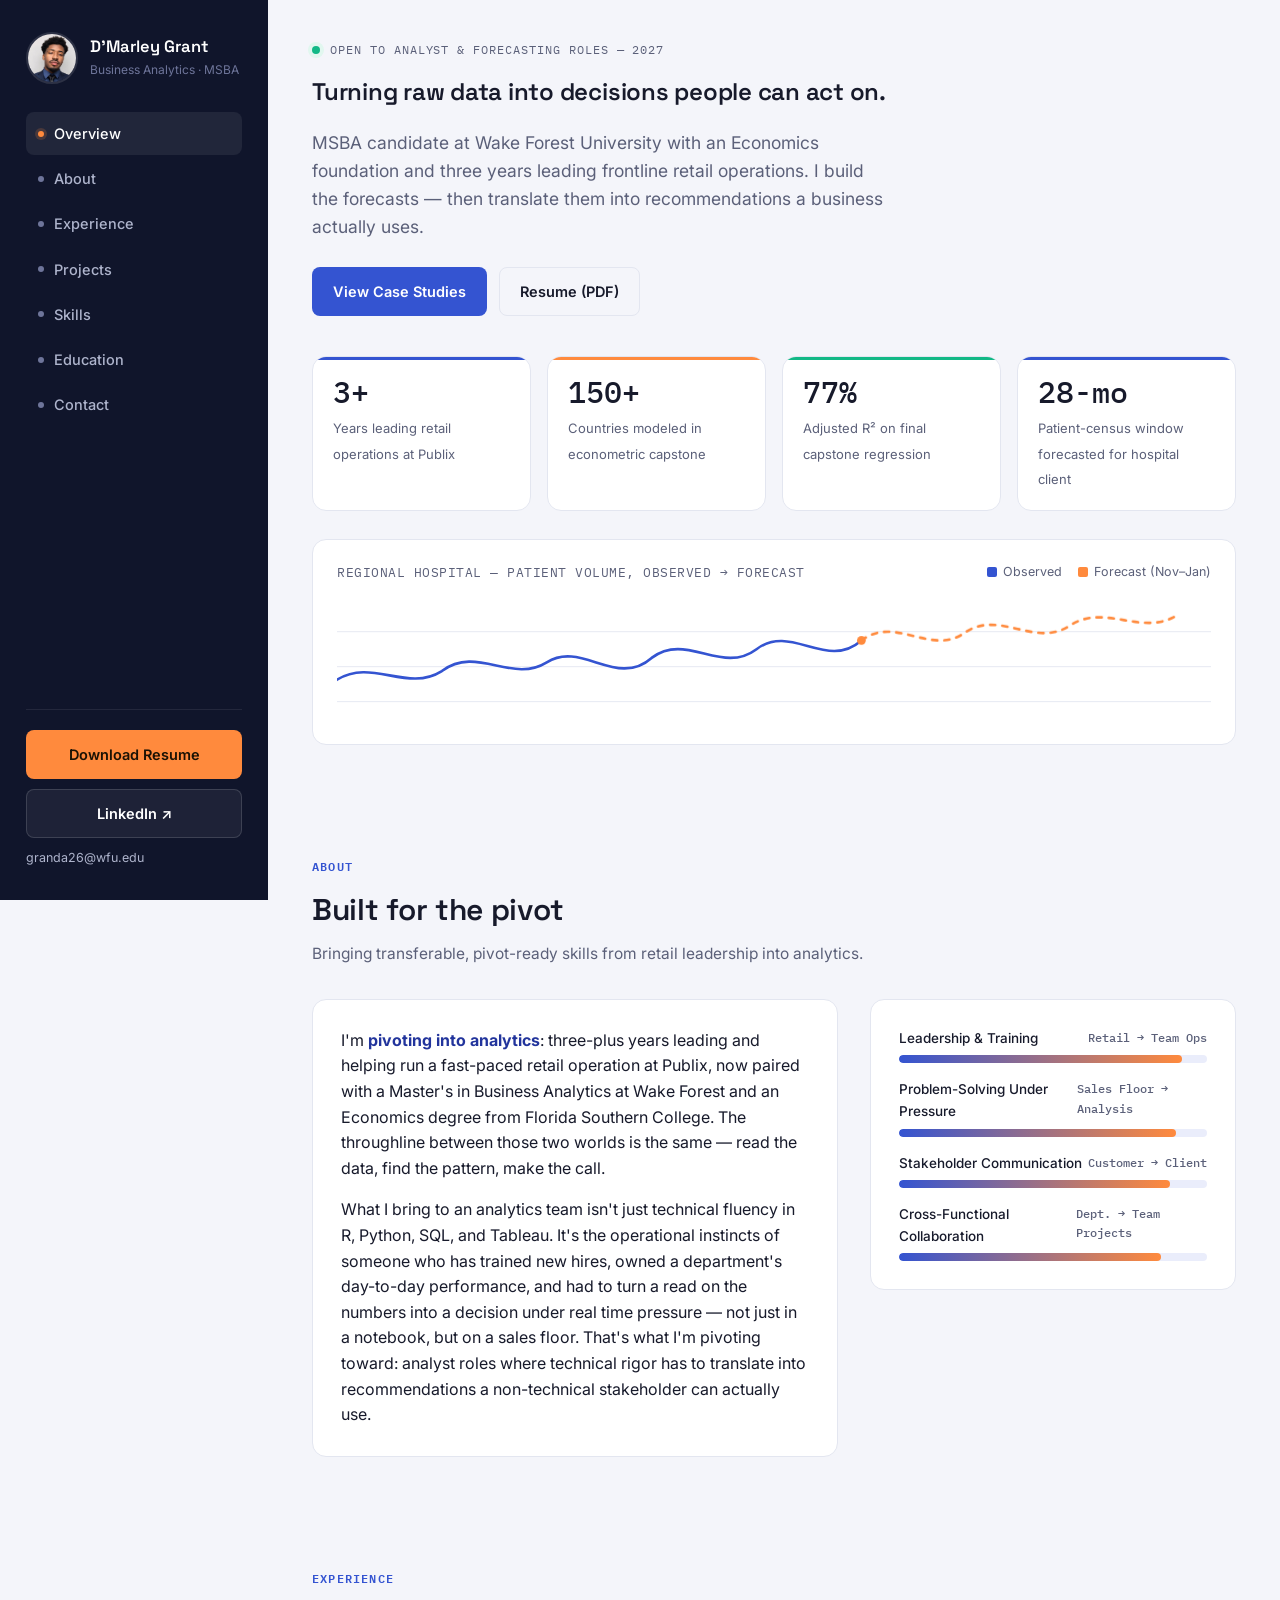
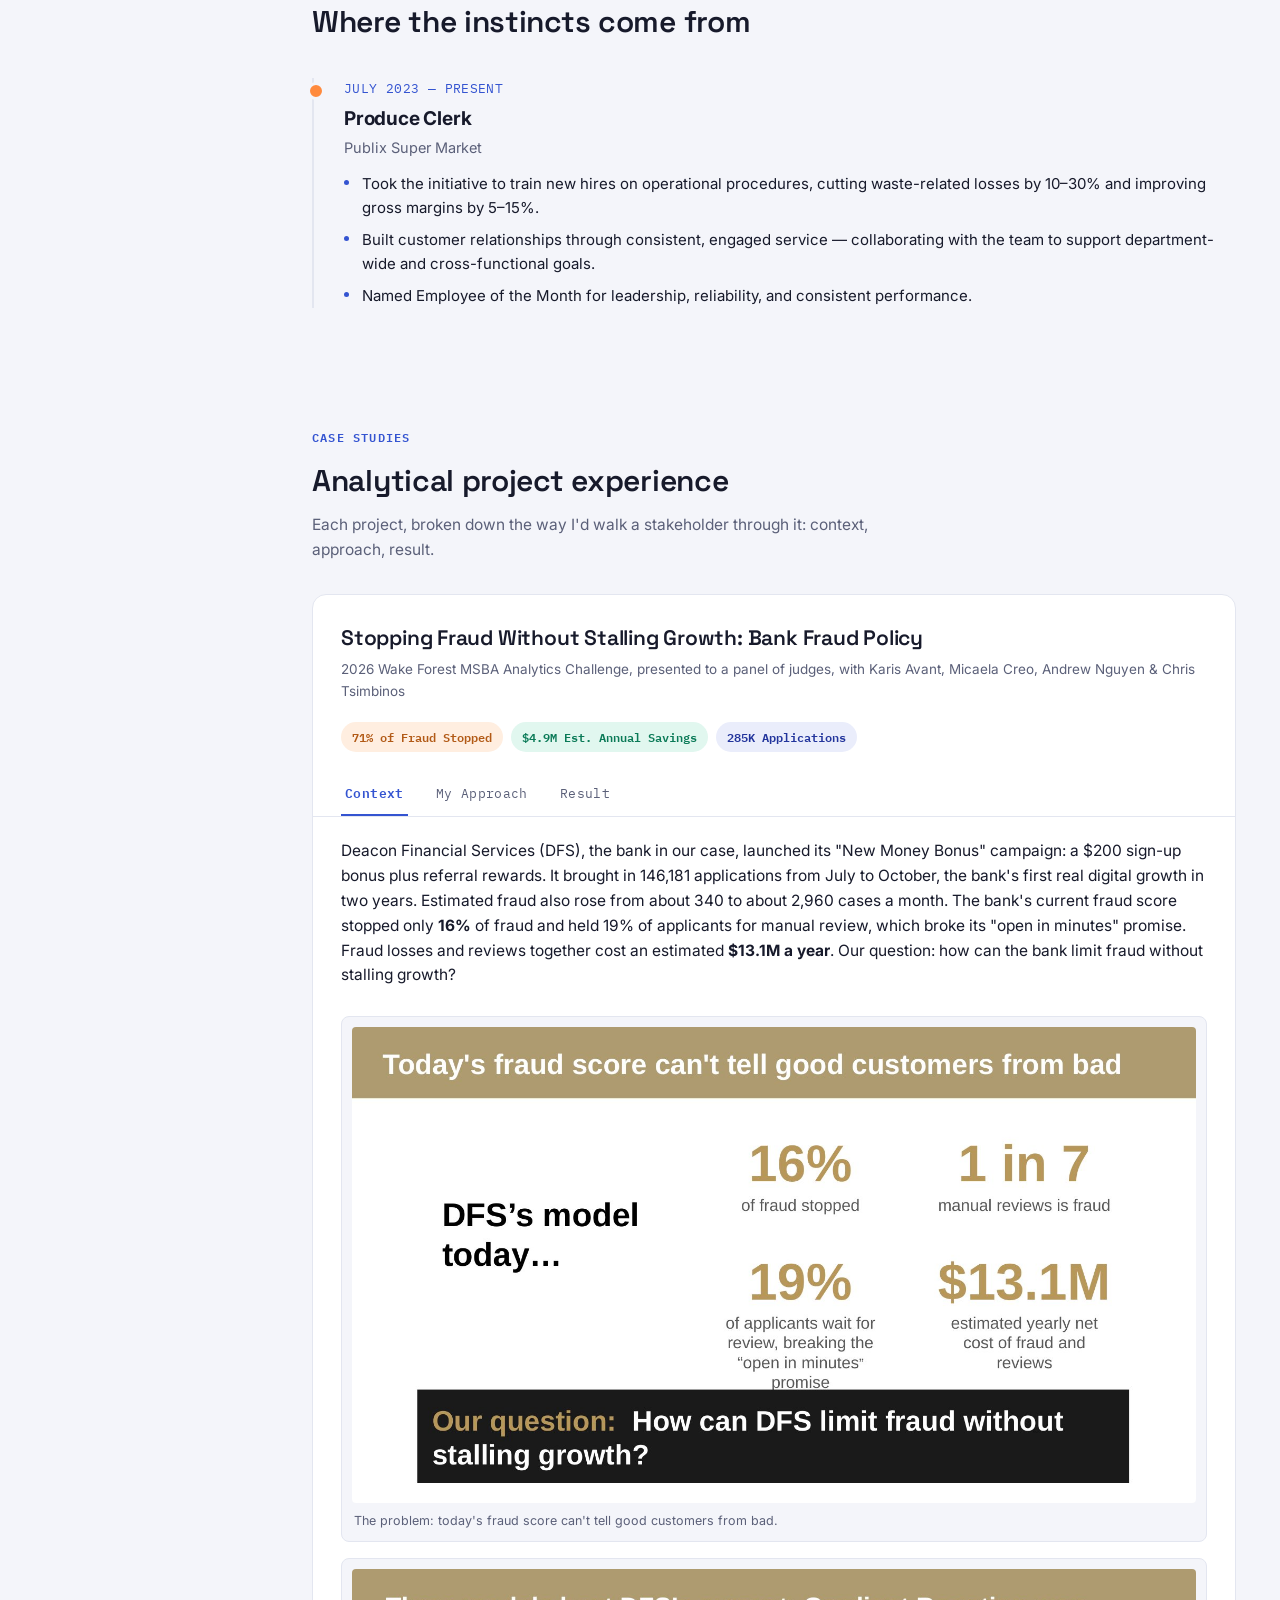
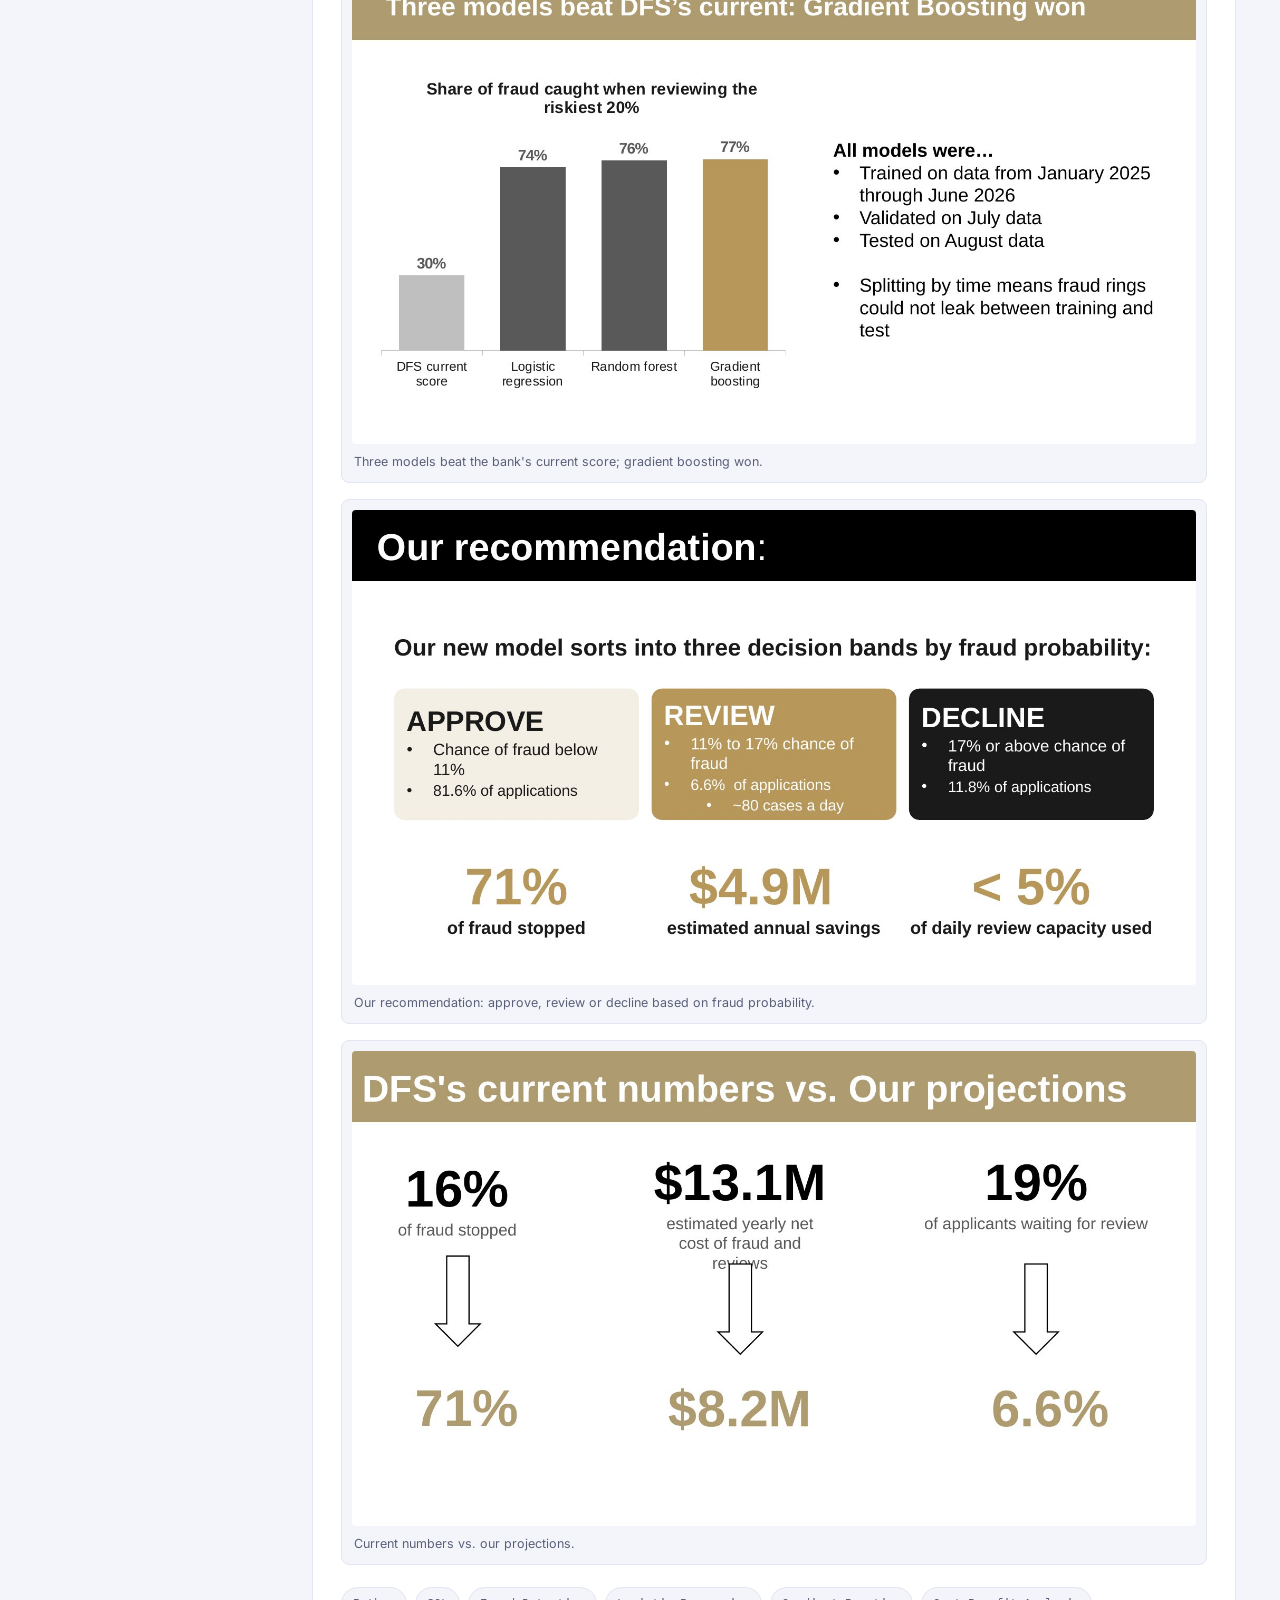
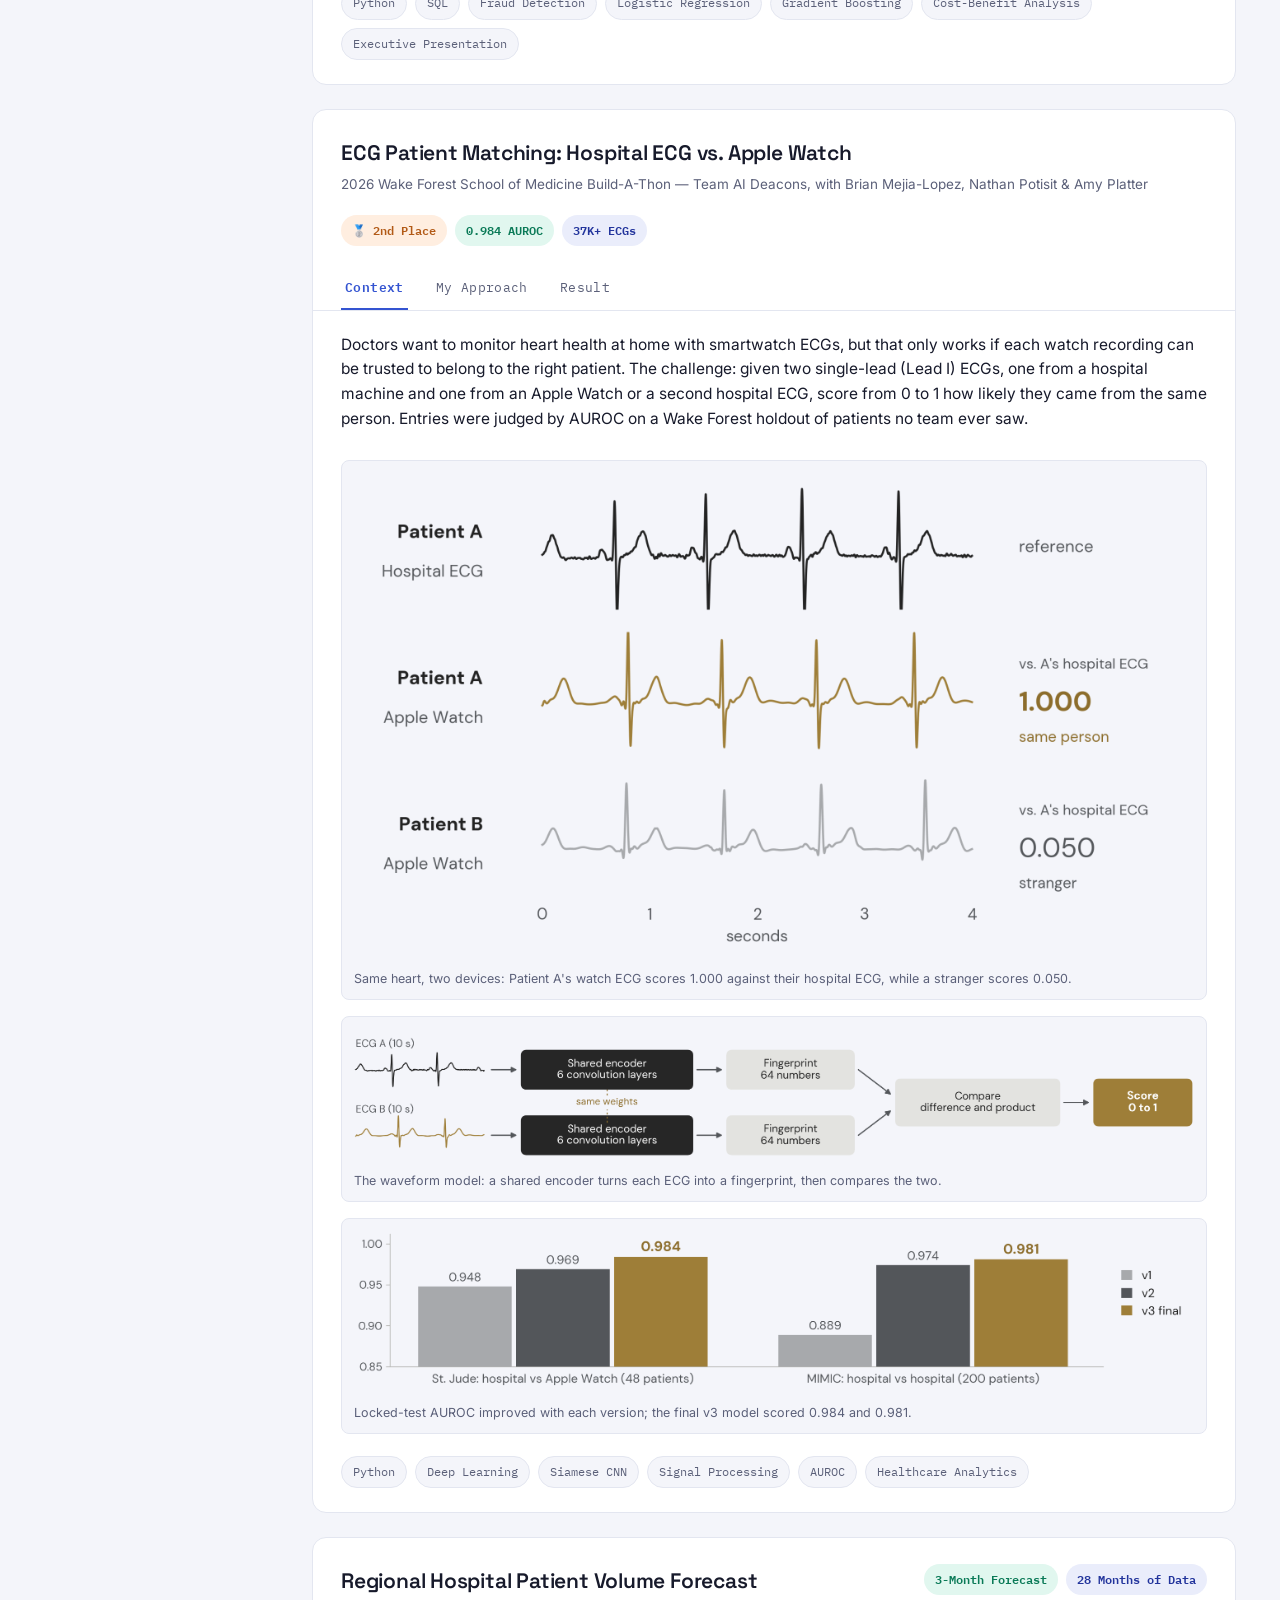
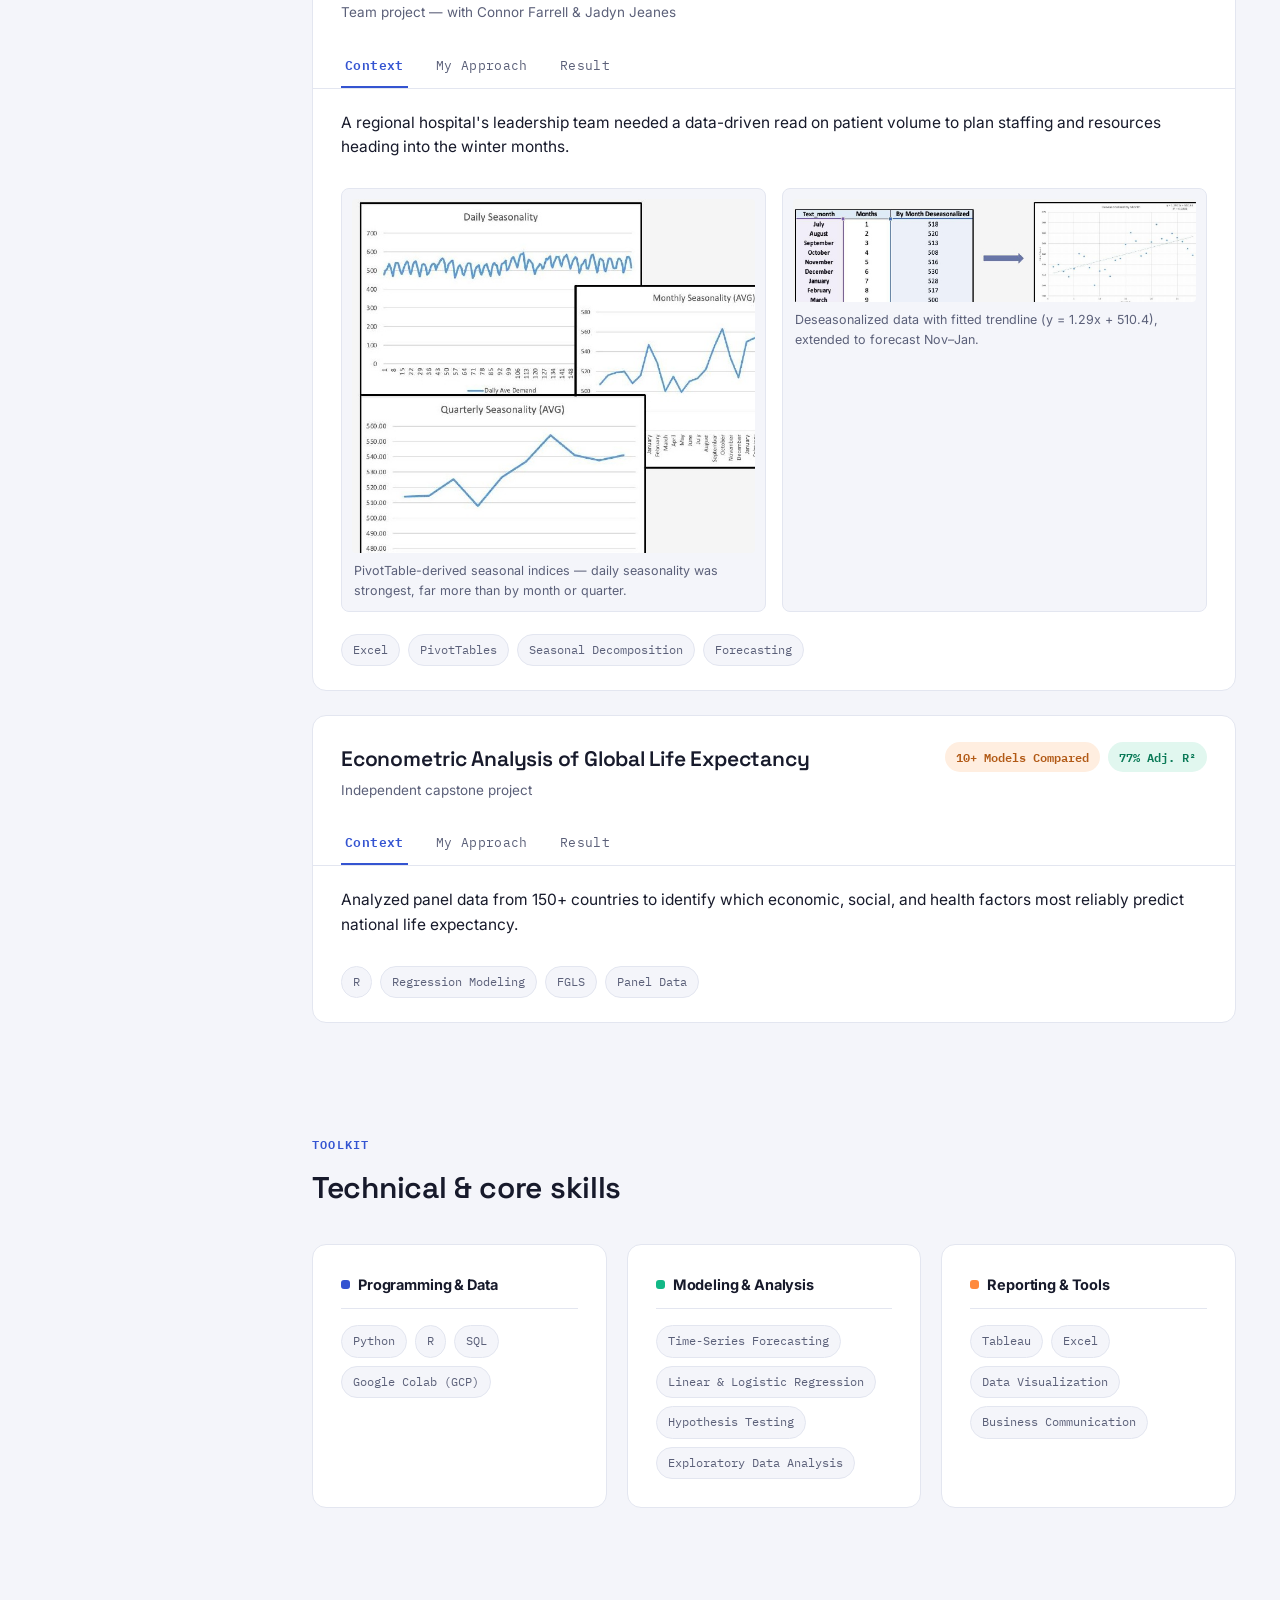
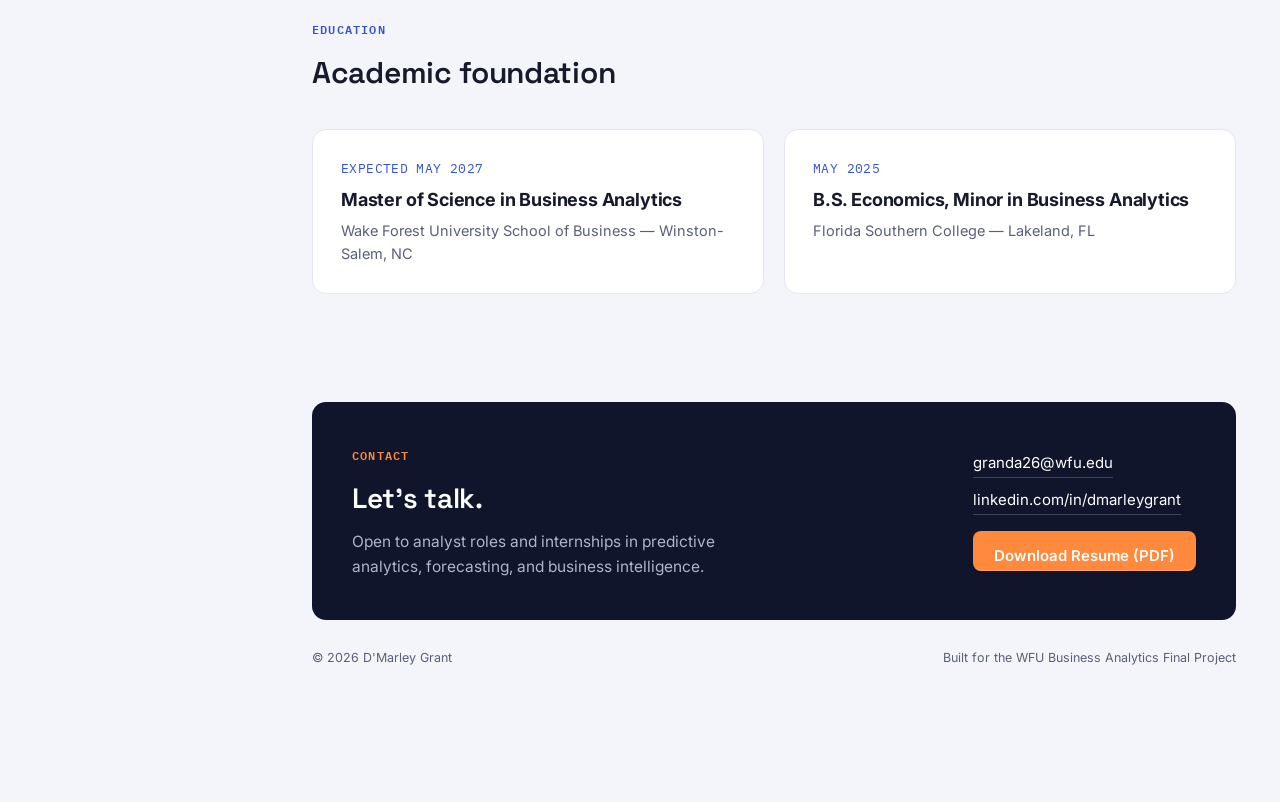
==== commit db1afb35: "Remove resume preview section; keep download buttons Co-Authored-By: Claude Opus 5.5 <noreply@anthro" ====
--- a/index.html
+++ b/index.html
@@ -39,7 +39,6 @@
       <a href="#projects"><span class="dot"></span>Projects</a>
       <a href="#skills"><span class="dot"></span>Skills</a>
       <a href="#education"><span class="dot"></span>Education</a>
-      <a href="#resume"><span class="dot"></span>Resume</a>
       <a href="#contact"><span class="dot"></span>Contact</a>
     </nav>
 
@@ -444,23 +443,6 @@
       </div>
     </section>
 
-    <!-- RESUME -->
-    <section class="panel-section" id="resume">
-      <div class="section-head">
-        <span class="eyebrow">Resume</span>
-        <h2 class="section-title">My resume at a glance</h2>
-      </div>
-      <div class="panel-card resume-card">
-        <a href="assets/DMarleyGrant_Resume.pdf" target="_blank" rel="noopener" class="resume-preview" aria-label="Open D'Marley Grant's resume as a PDF">
-          <img src="assets/resume-preview.jpg" alt="One-page resume of D'Marley Grant: MSBA candidate at Wake Forest, with skills, Publix experience, and projects in fraud detection, ECG patient matching, forecasting, and econometrics" loading="lazy">
-        </a>
-        <div class="resume-actions">
-          <a href="assets/DMarleyGrant_Resume.pdf" class="btn btn-primary" target="_blank" rel="noopener">Open full resume</a>
-          <a href="assets/DMarleyGrant_Resume.pdf" class="btn btn-outline" download>Download PDF</a>
-        </div>
-      </div>
-    </section>
-
     <!-- CONTACT -->
     <section class="panel-section" id="contact">
       <div class="contact-card">
--- a/style.css
+++ b/style.css
@@ -697,9 +697,3 @@
   .kpi-card { flex-basis: 100%; }
 }
 
-/* Resume preview */
-.resume-card { display: flex; flex-direction: column; align-items: center; gap: 18px; }
-.resume-preview { display: block; width: 100%; max-width: 720px; border: 1px solid rgba(0,0,0,0.12); border-radius: 6px; overflow: hidden; box-shadow: 0 6px 24px rgba(0,0,0,0.08); transition: box-shadow 0.15s ease, transform 0.15s ease; }
-.resume-preview:hover { box-shadow: 0 10px 32px rgba(0,0,0,0.14); transform: translateY(-2px); }
-.resume-preview img { display: block; width: 100%; height: auto; }
-.resume-actions { display: flex; flex-wrap: wrap; gap: 12px; justify-content: center; }
